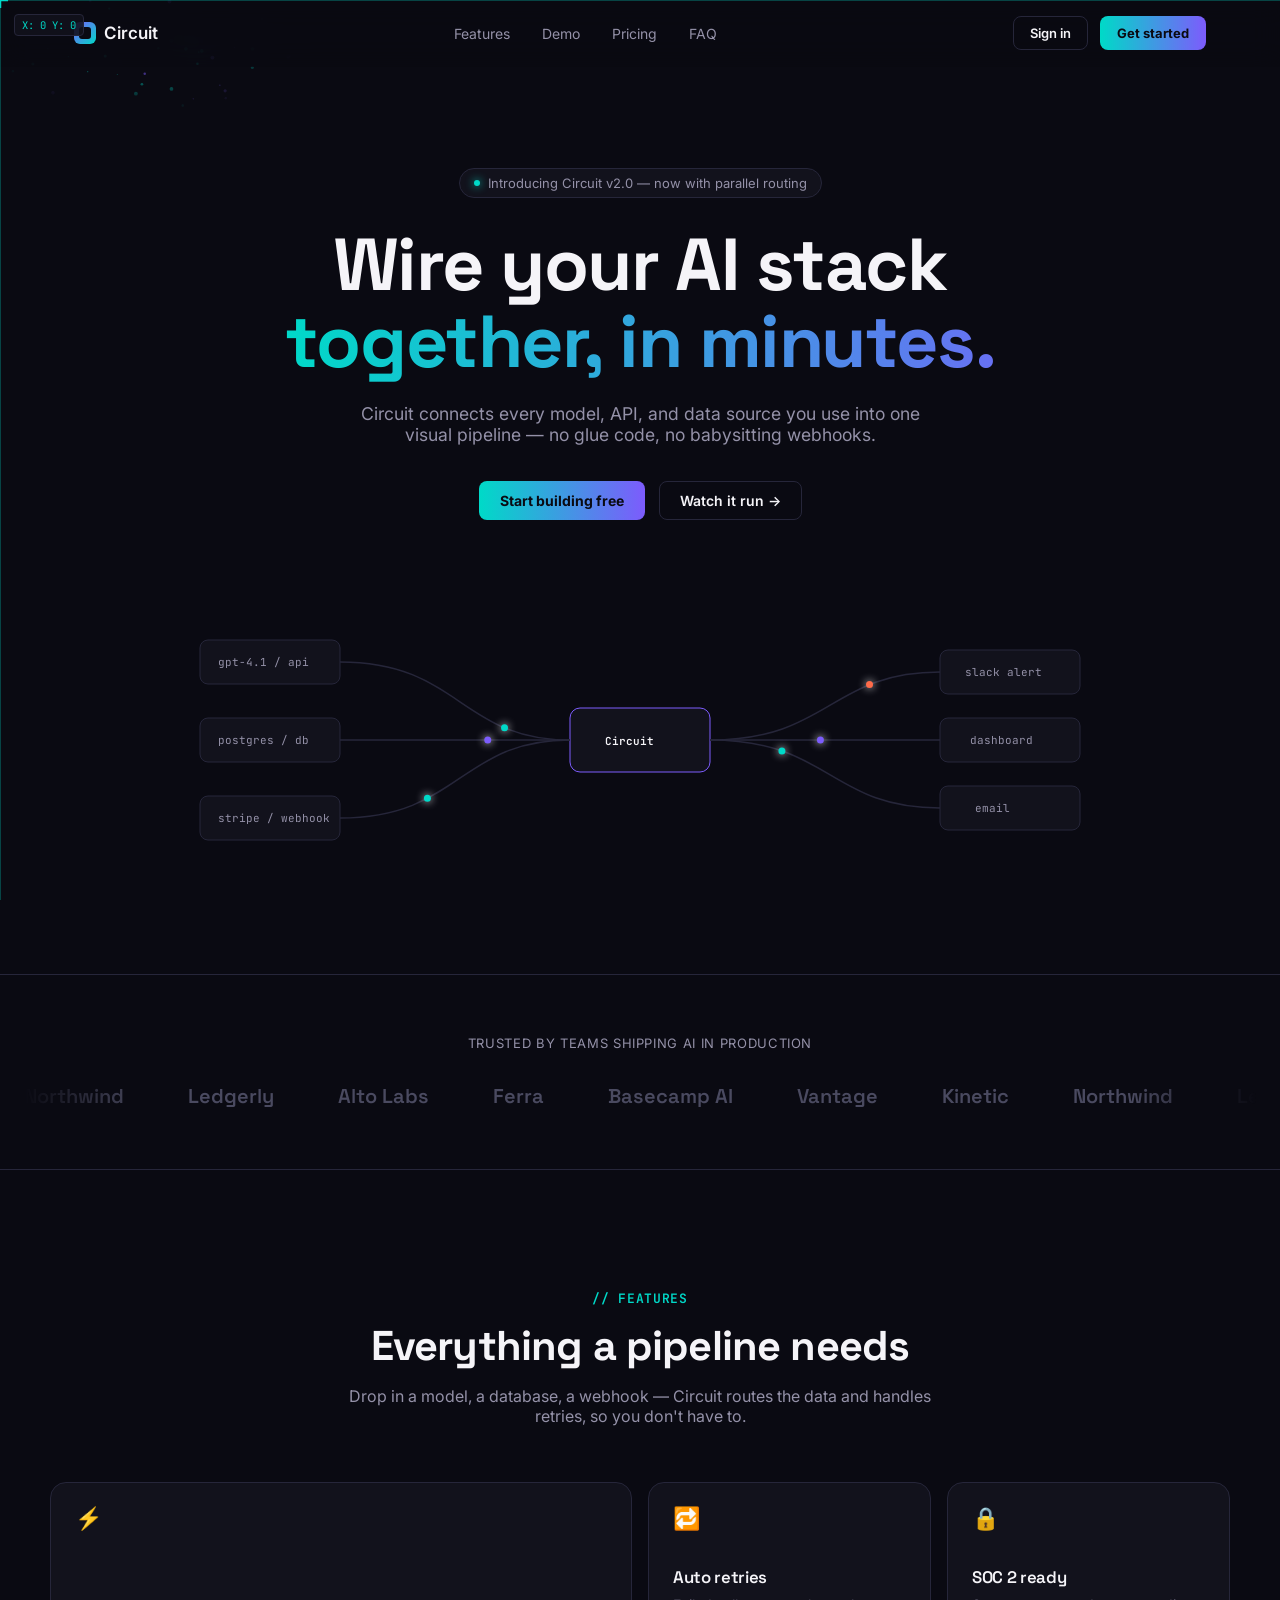
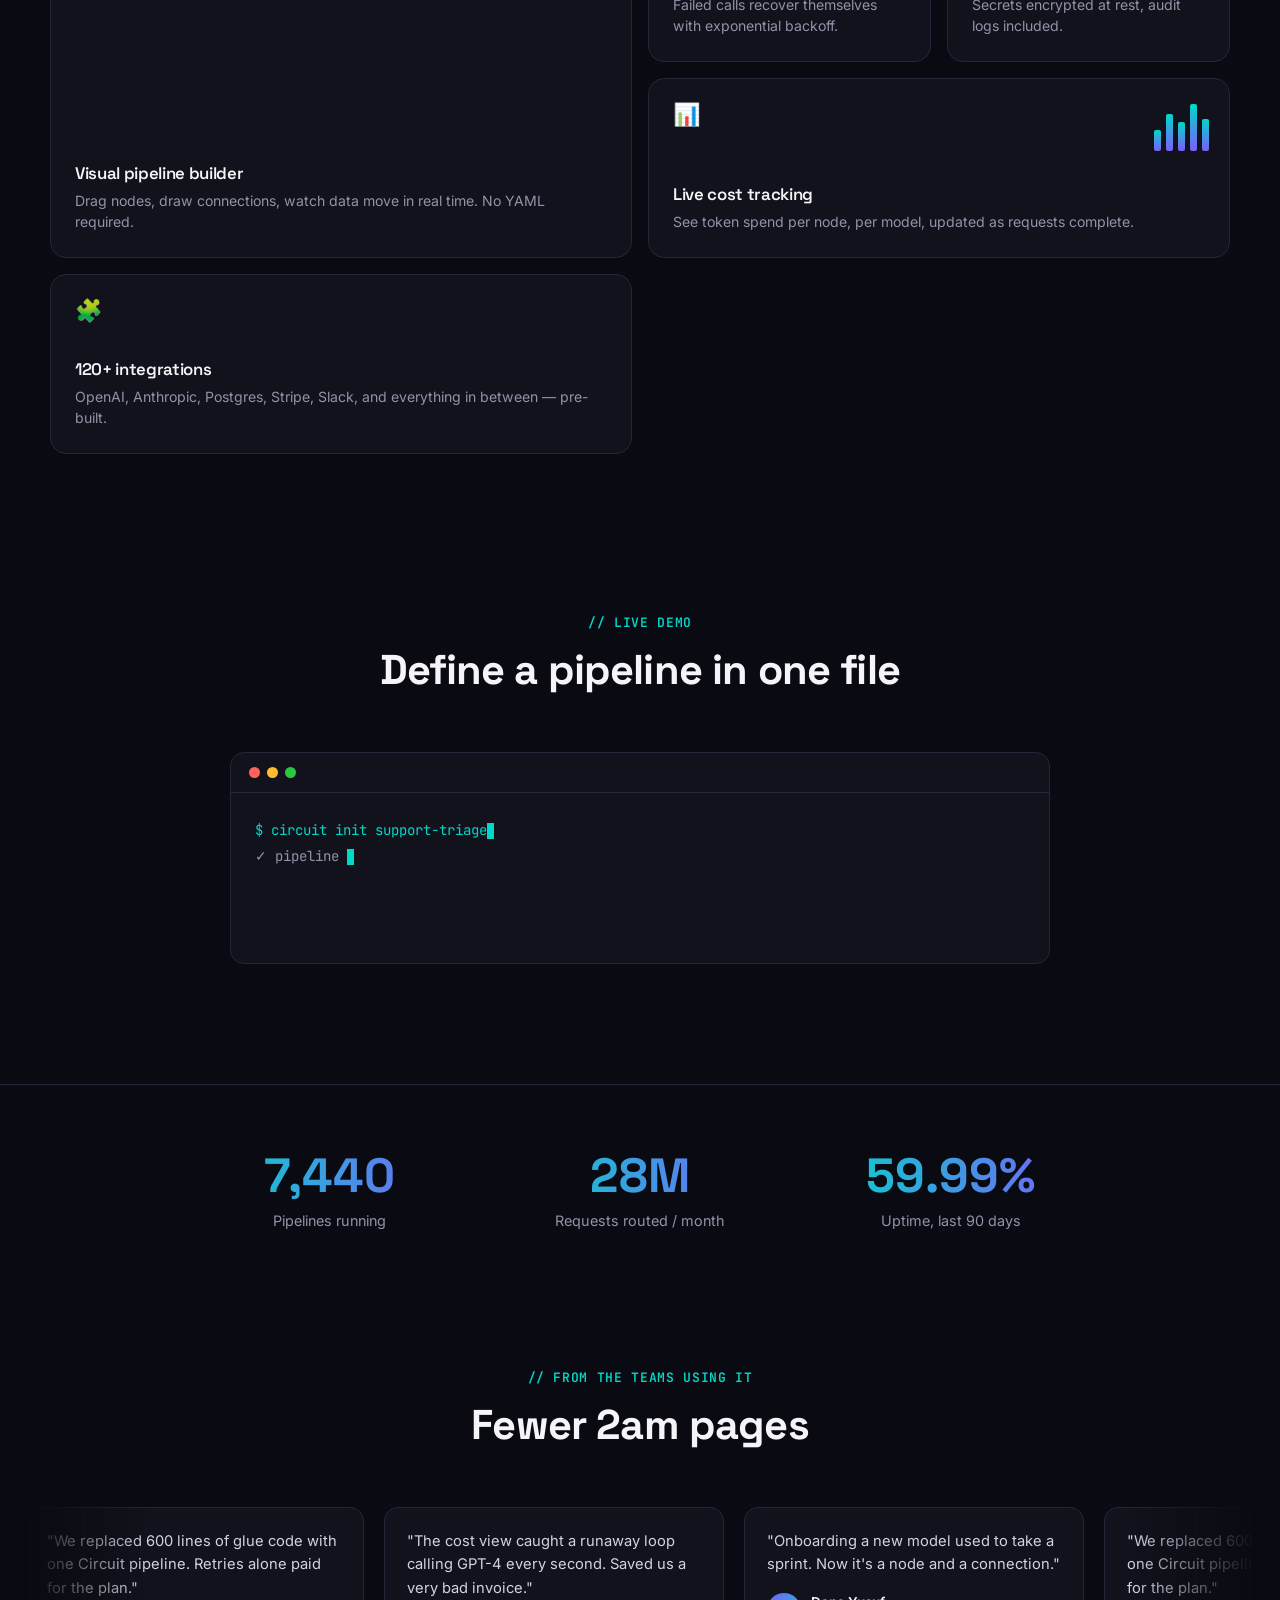
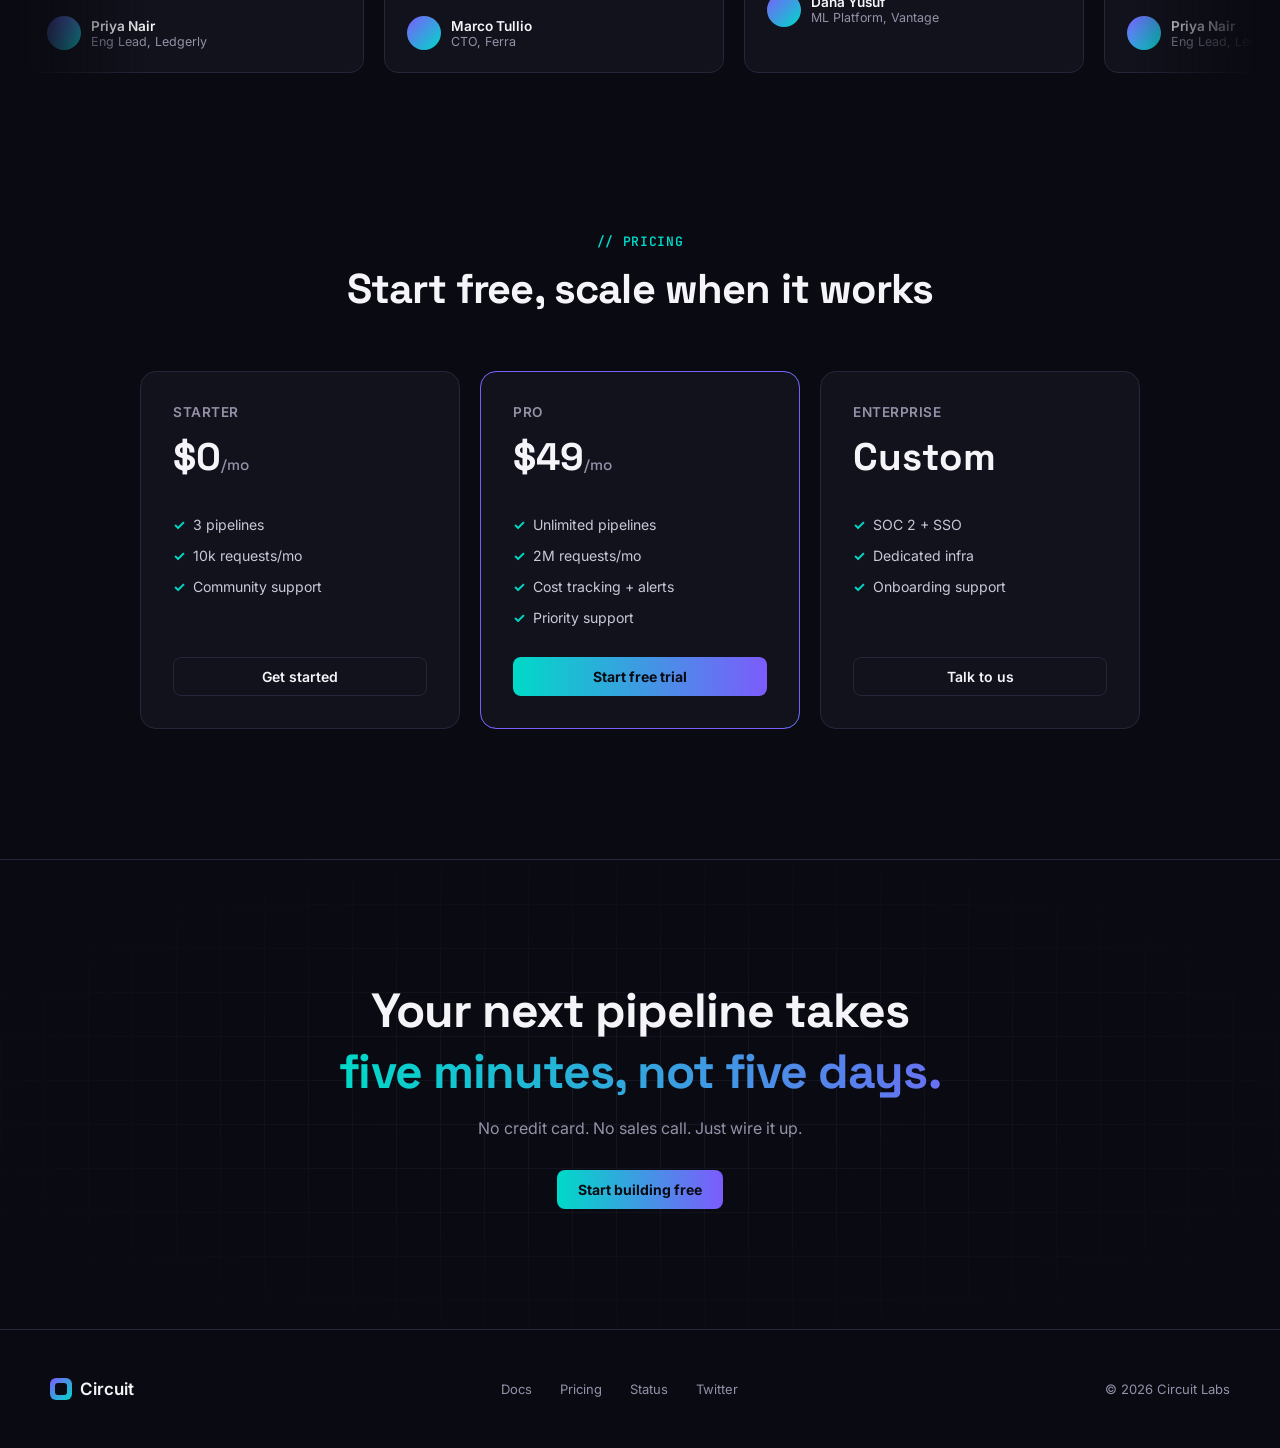
==== index.html @ 12e51b93 "first commit" ====
<!DOCTYPE html>
<html lang="en">
<head>
<meta charset="UTF-8">
<meta name="viewport" content="width=device-width, initial-scale=1.0">
<title>Circuit — Wire your AI stack together</title>
<link rel="preconnect" href="https://fonts.googleapis.com">
<link rel="preconnect" href="https://fonts.gstatic.com" crossorigin>
<link href="https://fonts.googleapis.com/css2?family=Space+Grotesk:wght@400;500;600;700&family=Inter:wght@400;500;600;700&family=JetBrains+Mono:wght@400;500&display=swap" rel="stylesheet">
<link rel="stylesheet" href="styles.css">
</head>
<body>

<div class="crosshair-line v" id="lineV"></div>
<div class="crosshair-line h" id="lineH"></div>
<div class="crosshair-center" id="crossCenter"></div>
<div class="coord-label" id="coordLabel">X: 0 Y: 0</div>

<nav id="nav">
  <div class="nav-inner">
    <div class="logo"><div class="logo-mark"></div>Circuit</div>
    <div class="nav-links">
      <a href="#features">Features</a>
      <a href="#demo">Demo</a>
      <a href="#pricing">Pricing</a>
      <a href="#faq">FAQ</a>
    </div>
    <div class="nav-cta">
      <a class="btn btn-ghost btn-sm" href="#">Sign in</a>
      <a class="btn btn-shimmer btn-sm" href="#">Get started</a>
    </div>
  </div>
</nav>

<!-- HERO -->
<section class="hero">
  <canvas class="particles-canvas" id="particles"></canvas>
  <div class="badge"><span class="dot"></span> Introducing Circuit v2.0 — now with parallel routing</div>
  <h1>Wire your AI stack<br><span class="gradient-text">together, in minutes.</span></h1>
  <p class="sub">Circuit connects every model, API, and data source you use into one visual pipeline — no glue code, no babysitting webhooks.</p>
  <div class="hero-cta">
    <a class="btn btn-shimmer" href="#">Start building free</a>
    <a class="btn btn-ghost" href="#demo">Watch it run →</a>
  </div>

  <div class="beam-stage">
    <svg viewBox="0 0 920 260" xmlns="http://www.w3.org/2000/svg">
      <!-- input nodes -->
      <g>
        <rect class="node-box" x="20" y="30" width="140" height="44" rx="8"/>
        <text class="node-label" x="38" y="56">gpt-4.1 / api</text>
        <rect class="node-box" x="20" y="108" width="140" height="44" rx="8"/>
        <text class="node-label" x="38" y="134">postgres / db</text>
        <rect class="node-box" x="20" y="186" width="140" height="44" rx="8"/>
        <text class="node-label" x="38" y="212">stripe / webhook</text>
      </g>
      <!-- center node -->
      <rect class="node-box center" x="390" y="98" width="140" height="64" rx="10"/>
      <text class="node-label" x="425" y="135" style="fill:#F5F4F8; font-weight:600;">Circuit</text>
      <!-- output nodes -->
      <g>
        <rect class="node-box" x="760" y="40" width="140" height="44" rx="8"/>
        <text class="node-label" x="785" y="66">slack alert</text>
        <rect class="node-box" x="760" y="108" width="140" height="44" rx="8"/>
        <text class="node-label" x="790" y="134">dashboard</text>
        <rect class="node-box" x="760" y="176" width="140" height="44" rx="8"/>
        <text class="node-label" x="795" y="202">email</text>
      </g>

      <!-- beams: input to center -->
      <path class="beam-path" d="M160,52 C280,52 280,130 390,130" stroke="#26263A"/>
      <path class="beam-path" d="M160,130 C280,130 280,130 390,130" stroke="#26263A"/>
      <path class="beam-path" d="M160,208 C280,208 280,130 390,130" stroke="#26263A"/>
      <!-- beams: center to output -->
      <path class="beam-path" d="M530,130 C650,130 650,62 760,62" stroke="#26263A"/>
      <path class="beam-path" d="M530,130 C650,130 650,130 760,130" stroke="#26263A"/>
      <path class="beam-path" d="M530,130 C650,130 650,198 760,198" stroke="#26263A"/>

      <!-- animated dots along beams -->
      <circle class="beam-dot" r="3.5" fill="#00D9C8">
        <animateMotion dur="2.4s" repeatCount="indefinite" path="M160,52 C280,52 280,130 390,130"/>
      </circle>
      <circle class="beam-dot" r="3.5" fill="#7C5CFC">
        <animateMotion dur="2.1s" begin="0.4s" repeatCount="indefinite" path="M160,130 C280,130 280,130 390,130"/>
      </circle>
      <circle class="beam-dot" r="3.5" fill="#00D9C8">
        <animateMotion dur="2.6s" begin="0.8s" repeatCount="indefinite" path="M160,208 C280,208 280,130 390,130"/>
      </circle>
      <circle class="beam-dot" r="3.5" fill="#FF6B4A">
        <animateMotion dur="2.2s" begin="0.2s" repeatCount="indefinite" path="M530,130 C650,130 650,62 760,62"/>
      </circle>
      <circle class="beam-dot" r="3.5" fill="#7C5CFC">
        <animateMotion dur="2.4s" begin="0.6s" repeatCount="indefinite" path="M530,130 C650,130 650,130 760,130"/>
      </circle>
      <circle class="beam-dot" r="3.5" fill="#00D9C8">
        <animateMotion dur="2.5s" begin="1s" repeatCount="indefinite" path="M530,130 C650,130 650,198 760,198"/>
      </circle>
    </svg>
  </div>
</section>

<!-- LOGOS -->
<section class="logos-section">
  <div class="logos-label">Trusted by teams shipping AI in production</div>
  <div class="marquee">
    <div class="marquee-track" id="marquee1">
      <span>Northwind</span><span>Ledgerly</span><span>Alto Labs</span><span>Ferra</span><span>Basecamp AI</span><span>Vantage</span><span>Kinetic</span><span>Northwind</span><span>Ledgerly</span><span>Alto Labs</span><span>Ferra</span><span>Basecamp AI</span><span>Vantage</span><span>Kinetic</span>
    </div>
  </div>
</section>

<!-- FEATURES -->
<section class="features" id="features">
  <div class="section-head">
    <div class="eyebrow">// FEATURES</div>
    <h2>Everything a pipeline needs</h2>
    <p>Drop in a model, a database, a webhook — Circuit routes the data and handles retries, so you don't have to.</p>
  </div>
  <div class="bento">
    <div class="bento-card b1">
      <div class="icon">⚡</div>
      <h3>Visual pipeline builder</h3>
      <p>Drag nodes, draw connections, watch data move in real time. No YAML required.</p>
    </div>
    <div class="bento-card b3">
      <div class="icon">🔁</div>
      <h3>Auto retries</h3>
      <p>Failed calls recover themselves with exponential backoff.</p>
    </div>
    <div class="bento-card b4">
      <div class="icon">🔒</div>
      <h3>SOC 2 ready</h3>
      <p>Secrets encrypted at rest, audit logs included.</p>
    </div>
    <div class="bento-card b5">
      <div class="icon">📊</div>
      <h3>Live cost tracking</h3>
      <p>See token spend per node, per model, updated as requests complete.</p>
      <div class="mini-chart">
        <div style="height:40%; animation-delay:0s;"></div>
        <div style="height:70%; animation-delay:.2s;"></div>
        <div style="height:55%; animation-delay:.4s;"></div>
        <div style="height:90%; animation-delay:.1s;"></div>
        <div style="height:60%; animation-delay:.3s;"></div>
      </div>
    </div>
    <div class="bento-card b2">
      <div class="icon">🧩</div>
      <h3>120+ integrations</h3>
      <p>OpenAI, Anthropic, Postgres, Stripe, Slack, and everything in between — pre-built.</p>
    </div>
  </div>
</section>

<!-- DEMO -->
<section class="demo-section" id="demo">
  <div class="section-head">
    <div class="eyebrow">// LIVE DEMO</div>
    <h2>Define a pipeline in one file</h2>
  </div>
  <div class="terminal">
    <div class="terminal-top"><span></span><span></span><span></span></div>
    <div class="terminal-body" id="typing"></div>
  </div>
</section>

<!-- STATS -->
<section class="stats">
  <div class="stats-grid">
    <div>
      <div class="stat-num" data-target="12400">0</div>
      <div class="stat-label">Pipelines running</div>
    </div>
    <div>
      <div class="stat-num" data-target="48" data-suffix="M">0</div>
      <div class="stat-label">Requests routed / month</div>
    </div>
    <div>
      <div class="stat-num" data-target="99.98" data-decimal="true" data-suffix="%">0</div>
      <div class="stat-label">Uptime, last 90 days</div>
    </div>
  </div>
</section>

<!-- TESTIMONIALS -->
<section class="testi-section">
  <div class="section-head">
    <div class="eyebrow">// FROM THE TEAMS USING IT</div>
    <h2>Fewer 2am pages</h2>
  </div>
  <div class="marquee">
    <div class="testi-track">
      <div class="testi-card"><p>"We replaced 600 lines of glue code with one Circuit pipeline. Retries alone paid for the plan."</p><div class="testi-author"><div class="avatar"></div><div><div class="testi-name">Priya Nair</div><div class="testi-role">Eng Lead, Ledgerly</div></div></div></div>
      <div class="testi-card"><p>"The cost view caught a runaway loop calling GPT-4 every second. Saved us a very bad invoice."</p><div class="testi-author"><div class="avatar"></div><div><div class="testi-name">Marco Tullio</div><div class="testi-role">CTO, Ferra</div></div></div></div>
      <div class="testi-card"><p>"Onboarding a new model used to take a sprint. Now it's a node and a connection."</p><div class="testi-author"><div class="avatar"></div><div><div class="testi-name">Dana Yusuf</div><div class="testi-role">ML Platform, Vantage</div></div></div></div>
      <div class="testi-card"><p>"We replaced 600 lines of glue code with one Circuit pipeline. Retries alone paid for the plan."</p><div class="testi-author"><div class="avatar"></div><div><div class="testi-name">Priya Nair</div><div class="testi-role">Eng Lead, Ledgerly</div></div></div></div>
      <div class="testi-card"><p>"The cost view caught a runaway loop calling GPT-4 every second. Saved us a very bad invoice."</p><div class="testi-author"><div class="avatar"></div><div><div class="testi-name">Marco Tullio</div><div class="testi-role">CTO, Ferra</div></div></div></div>
    </div>
  </div>
</section>

<!-- PRICING -->
<section class="pricing" id="pricing">
  <div class="section-head">
    <div class="eyebrow">// PRICING</div>
    <h2>Start free, scale when it works</h2>
  </div>
  <div class="pricing-grid">
    <div class="price-card">
      <div class="price-tier">Starter</div>
      <div class="price-amt">$0<span>/mo</span></div>
      <ul class="price-feat">
        <li>3 pipelines</li>
        <li>10k requests/mo</li>
        <li>Community support</li>
      </ul>
      <a class="btn btn-ghost">Get started</a>
    </div>
    <div class="price-card featured">
      <div class="price-tier">Pro</div>
      <div class="price-amt">$49<span>/mo</span></div>
      <ul class="price-feat">
        <li>Unlimited pipelines</li>
        <li>2M requests/mo</li>
        <li>Cost tracking + alerts</li>
        <li>Priority support</li>
      </ul>
      <a class="btn btn-shimmer">Start free trial</a>
    </div>
    <div class="price-card">
      <div class="price-tier">Enterprise</div>
      <div class="price-amt">Custom</div>
      <ul class="price-feat">
        <li>SOC 2 + SSO</li>
        <li>Dedicated infra</li>
        <li>Onboarding support</li>
      </ul>
      <a class="btn btn-ghost">Talk to us</a>
    </div>
  </div>
</section>

<!-- FINAL CTA -->
<section class="final-cta">
  <div class="grid-bg"></div>
  <h2>Your next pipeline takes<br><span class="gradient-text">five minutes, not five days.</span></h2>
  <p>No credit card. No sales call. Just wire it up.</p>
  <a class="btn btn-shimmer" href="#">Start building free</a>
</section>

<footer>
  <div class="footer-inner">
    <div class="logo"><div class="logo-mark"></div>Circuit</div>
    <div class="footer-links">
      <a href="#">Docs</a>
      <a href="#">Pricing</a>
      <a href="#">Status</a>
      <a href="#">Twitter</a>
    </div>
    <div style="font-size:13px; color:var(--muted);">© 2026 Circuit Labs</div>
  </div>
</footer>

<script src="script.js"></script>
</body>
</html>
---- styles.css ----
:root{
    --bg: #0A0A12;
    --surface: #12121C;
    --surface-2: #191927;
    --border: #26263A;
    --violet: #7C5CFC;
    --cyan: #00D9C8;
    --warm: #FF6B4A;
    --text: #F5F4F8;
    --muted: #9491A8;
  }
  *{box-sizing:border-box; margin:0; padding:0;}
  html{scroll-behavior:smooth;}
  body{
    background:var(--bg);
    color:var(--text);
    font-family:'Inter', sans-serif;
    overflow-x:hidden;
  }
  h1,h2,h3, .display{
    font-family:'Space Grotesk', sans-serif;
    letter-spacing:-0.02em;
  }
  code, .mono{ font-family:'JetBrains Mono', monospace; }
  a{color:inherit; text-decoration:none;}
  .wrap{max-width:1180px; margin:0 auto; padding:0 24px;}
  section{position:relative;}

  /* ---------- NAV ---------- */
  nav{
    position:fixed; top:0; left:0; right:0; z-index:100;
    backdrop-filter: blur(14px);
    background: rgba(10,10,18,0.55);
    border-bottom:1px solid transparent;
    transition: border-color .3s ease, background .3s ease;
  }
  nav.scrolled{ border-color: var(--border); background: rgba(10,10,18,0.85); }
  .nav-inner{
    max-width:1180px; margin:0 auto; padding:16px 24px;
    display:flex; align-items:center; justify-content:space-between;
  }
  .logo{ display:flex; align-items:center; gap:8px; font-weight:600; font-size:17px; }
  .logo-mark{
    width:22px; height:22px; border-radius:6px;
    background: linear-gradient(135deg, var(--violet), var(--cyan));
    position:relative;
  }
  .logo-mark::after{
    content:''; position:absolute; inset:5px;
    background:var(--bg); border-radius:3px;
  }
  .nav-links{ display:flex; gap:32px; font-size:14px; color:var(--muted); }
  .nav-links a:hover{ color:var(--text); }
  .nav-cta{ display:flex; gap:12px; align-items:center; }

  .btn{
    display:inline-flex; align-items:center; justify-content:center;
    padding:10px 20px; border-radius:8px; font-size:14px; font-weight:600;
    cursor:pointer; border:1px solid transparent; white-space:nowrap;
  }
  .btn-ghost{ color:var(--text); border-color:var(--border); }
  .btn-ghost:hover{ background:var(--surface-2); }
  .btn-shimmer{
    position:relative; overflow:hidden; color:var(--bg);
    background: linear-gradient(90deg, var(--cyan), var(--violet), var(--cyan));
    background-size:200% 100%;
    animation: shimmer 3.5s linear infinite;
    font-weight:700;
  }
  @keyframes shimmer{ 0%{background-position:0% 50%;} 100%{background-position:200% 50%;} }
  .btn-sm{ padding:8px 16px; font-size:13px; }

  /* ---------- HERO ---------- */
  .hero{
    padding:168px 24px 100px;
    display:flex; flex-direction:column; align-items:center; text-align:center;
    position:relative;
  }
  .particles-canvas{
    position:absolute; inset:0; z-index:0; pointer-events:none;
    mask-image: radial-gradient(ellipse 70% 60% at 50% 30%, black 30%, transparent 75%);
  }
  .badge{
    display:inline-flex; align-items:center; gap:8px;
    padding:6px 14px; border-radius:999px; font-size:13px;
    border:1px solid var(--border); background:var(--surface);
    color:var(--muted); margin-bottom:28px; position:relative; z-index:1;
    animation: pulse-badge 3s ease-in-out infinite;
  }
  @keyframes pulse-badge{ 0%,100%{border-color:var(--border);} 50%{border-color:#3a3a52;} }
  .badge .dot{ width:6px; height:6px; border-radius:50%; background:var(--cyan); box-shadow:0 0 8px var(--cyan); }

  .hero h1{
    font-size:clamp(2.4rem, 6vw, 4.6rem);
    line-height:1.05; font-weight:700; max-width:900px; z-index:1;
  }
  .gradient-text{
    background: linear-gradient(90deg, var(--cyan), var(--violet) 60%, var(--warm));
    background-size:200% auto;
    -webkit-background-clip:text; background-clip:text; color:transparent;
    animation: gradient-move 6s ease infinite;
  }
  @keyframes gradient-move{ 0%,100%{background-position:0% 50%;} 50%{background-position:100% 50%;} }

  .hero p.sub{
    margin-top:22px; font-size:1.1rem; color:var(--muted); max-width:560px; z-index:1;
  }
  .hero-cta{ display:flex; gap:14px; margin-top:36px; z-index:1; }

  /* ---------- BEAM DIAGRAM (signature element) ---------- */
  .beam-stage{
    margin-top:90px; width:100%; max-width:920px; z-index:1;
    position:relative;
  }
  .beam-stage svg{ width:100%; height:auto; overflow:visible; }
  .node-label{ font-size:11px; fill:var(--muted); font-family:'JetBrains Mono', monospace; }
  .node-box{ fill:var(--surface); stroke:var(--border); stroke-width:1; }
  .node-box.center{ stroke:var(--violet); }
  .beam-path{ stroke-width:1.5; fill:none; }
  .beam-dot{ filter:drop-shadow(0 0 4px currentColor); }

  /* ---------- LOGOS MARQUEE ---------- */
  .logos-section{ padding:60px 24px; border-top:1px solid var(--border); border-bottom:1px solid var(--border); }
  .logos-label{ text-align:center; font-size:13px; color:var(--muted); margin-bottom:32px; letter-spacing:0.05em; text-transform:uppercase; }
  .marquee{ overflow:hidden; position:relative; -webkit-mask-image: linear-gradient(90deg, transparent, black 10%, black 90%, transparent); mask-image: linear-gradient(90deg, transparent, black 10%, black 90%, transparent); }
  .marquee-track{ display:flex; gap:64px; width:max-content; animation: scroll-left 26s linear infinite; }
  @keyframes scroll-left{ from{ transform:translateX(0);} to{ transform:translateX(-50%);} }
  .marquee-track span{ font-family:'Space Grotesk', sans-serif; font-weight:600; font-size:20px; color:#4a4a60; white-space:nowrap; }

  /* ---------- FEATURES BENTO ---------- */
  .section-head{ text-align:center; max-width:600px; margin:0 auto 56px; }
  .eyebrow{ color:var(--cyan); font-size:13px; font-weight:600; font-family:'JetBrains Mono', monospace; letter-spacing:0.05em; margin-bottom:12px; }
  .section-head h2{ font-size:clamp(1.8rem,4vw,2.6rem); font-weight:700; }
  .section-head p{ color:var(--muted); margin-top:14px; font-size:1rem; }

  .features{ padding:120px 24px 100px; }
  .bento{
    display:grid; grid-template-columns:repeat(4, 1fr); grid-auto-rows:180px;
    gap:16px; max-width:1180px; margin:0 auto;
  }
  .bento-card{
    background:var(--surface); border:1px solid var(--border); border-radius:16px;
    padding:24px; position:relative; overflow:hidden;
    transition: border-color .25s ease, transform .25s ease;
    display:flex; flex-direction:column; justify-content:flex-end;
  }
  .bento-card:hover{ border-color:#3a3a52; transform:translateY(-2px); }
  .bento-card h3{ font-size:1.05rem; font-weight:600; margin-bottom:6px; }
  .bento-card p{ font-size:0.88rem; color:var(--muted); line-height:1.5; }
  .bento-card .icon{ position:absolute; top:22px; left:24px; font-size:22px; }
  .b1{ grid-column:span 2; grid-row:span 2; }
  .b2{ grid-column:span 2; }
  .b3{ grid-column:span 1; }
  .b4{ grid-column:span 1; }
  .b5{ grid-column:span 2; }

  .mini-chart{ display:flex; align-items:flex-end; gap:5px; height:52px; position:absolute; right:20px; top:20px; }
  .mini-chart div{ width:7px; background:linear-gradient(180deg, var(--cyan), var(--violet)); border-radius:2px; animation: bar-grow 2.4s ease-in-out infinite alternate; }

  @keyframes bar-grow{ from{ transform:scaleY(0.4);} to{ transform:scaleY(1);} }

  /* ---------- DEMO TERMINAL ---------- */
  .demo-section{ padding:60px 24px 120px; }
  .terminal{
    max-width:820px; margin:0 auto; background:var(--surface); border:1px solid var(--border);
    border-radius:14px; overflow:hidden;
  }
  .terminal-top{ display:flex; gap:7px; padding:14px 18px; border-bottom:1px solid var(--border); }
  .terminal-top span{ width:11px; height:11px; border-radius:50%; }
  .terminal-top span:nth-child(1){ background:#FF6259; }
  .terminal-top span:nth-child(2){ background:#FFBD2E; }
  .terminal-top span:nth-child(3){ background:#28C93F; }
  .terminal-body{ padding:24px; font-family:'JetBrains Mono', monospace; font-size:14px; line-height:1.9; color:#c9c7d8; min-height:170px; }
  .terminal-body .prompt{ color:var(--cyan); }
  .terminal-body .out{ color:var(--muted); }
  .caret{ display:inline-block; width:7px; height:16px; background:var(--cyan); vertical-align:middle; animation:blink 1s step-end infinite; }
  @keyframes blink{ 50%{ opacity:0; } }

  /* ---------- STATS ---------- */
  .stats{ padding:60px 24px 120px; border-top:1px solid var(--border); }
  .stats-grid{ max-width:900px; margin:0 auto; display:grid; grid-template-columns:repeat(3,1fr); gap:32px; text-align:center; }
  .stat-num{ font-family:'Space Grotesk',sans-serif; font-size:clamp(2rem,4vw,3rem); font-weight:700; background:linear-gradient(90deg,var(--cyan),var(--violet)); -webkit-background-clip:text; background-clip:text; color:transparent; }
  .stat-label{ color:var(--muted); font-size:0.9rem; margin-top:6px; }

  /* ---------- TESTIMONIALS ---------- */
  .testi-section{ padding:20px 24px 120px; }
  .testi-track{ display:flex; gap:20px; width:max-content; animation: scroll-left 40s linear infinite; }
  .testi-card{
    width:340px; background:var(--surface); border:1px solid var(--border); border-radius:14px;
    padding:22px; flex-shrink:0;
  }
  .testi-card p{ font-size:0.92rem; color:#d4d2e0; line-height:1.6; margin-bottom:16px; }
  .testi-author{ display:flex; align-items:center; gap:10px; }
  .avatar{ width:34px; height:34px; border-radius:50%; background:linear-gradient(135deg,var(--violet),var(--cyan)); }
  .testi-name{ font-size:0.85rem; font-weight:600; }
  .testi-role{ font-size:0.78rem; color:var(--muted); }

  /* ---------- PRICING ---------- */
  .pricing{ padding:40px 24px 130px; }
  .pricing-grid{ display:grid; grid-template-columns:repeat(3,1fr); gap:20px; max-width:1000px; margin:0 auto; }
  .price-card{
    background:var(--surface); border:1px solid var(--border); border-radius:16px; padding:32px;
    display:flex; flex-direction:column; position:relative;
  }
  .price-card.featured{ border-color:var(--violet); position:relative; overflow:hidden; }
  .price-card.featured::before{
    content:''; position:absolute; inset:-1px; border-radius:16px; padding:1px;
    background:linear-gradient(120deg, var(--violet), var(--cyan), var(--violet));
    background-size:200% 200%; animation:border-spin 4s linear infinite;
    -webkit-mask: linear-gradient(#fff 0 0) content-box, linear-gradient(#fff 0 0);
    -webkit-mask-composite: xor; mask-composite: exclude;
    z-index:0;
  }
  @keyframes border-spin{ to{ background-position:200% 200%; } }
  .price-card > *{ position:relative; z-index:1; }
  .price-tier{ font-size:0.85rem; color:var(--muted); font-weight:600; text-transform:uppercase; letter-spacing:0.04em; }
  .price-amt{ font-family:'Space Grotesk',sans-serif; font-size:2.4rem; font-weight:700; margin:12px 0 4px; }
  .price-amt span{ font-size:0.95rem; color:var(--muted); font-weight:500; }
  .price-feat{ list-style:none; margin:24px 0; flex-grow:1; }
  .price-feat li{ font-size:0.88rem; color:#c9c7d8; padding:7px 0; display:flex; gap:8px; }
  .price-feat li::before{ content:'✓'; color:var(--cyan); font-weight:700; }

  /* ---------- FINAL CTA ---------- */
  .final-cta{ padding:120px 24px; text-align:center; position:relative; overflow:hidden; border-top:1px solid var(--border); }
  .grid-bg{ position:absolute; inset:0; background-image: linear-gradient(var(--border) 1px, transparent 1px), linear-gradient(90deg, var(--border) 1px, transparent 1px); background-size:44px 44px; mask-image: radial-gradient(ellipse 60% 60% at 50% 50%, black, transparent); opacity:0.5; }
  .final-cta h2{ font-size:clamp(1.9rem,4.5vw,3rem); font-weight:700; position:relative; z-index:1; }
  .final-cta p{ color:var(--muted); margin:16px 0 32px; position:relative; z-index:1; }
  .final-cta .btn{ position:relative; z-index:1; }

  /* ---------- FOOTER ---------- */
  footer{ padding:48px 24px; border-top:1px solid var(--border); }
  .footer-inner{ max-width:1180px; margin:0 auto; display:flex; justify-content:space-between; align-items:center; flex-wrap:wrap; gap:20px; }
  .footer-links{ display:flex; gap:28px; font-size:13px; color:var(--muted); }
  .footer-links a:hover{ color:var(--text); }

  /* ---------- CUSTOM CURSOR ---------- */
  @media (hover:hover) and (pointer:fine){
    body{ cursor:none; }
    a, button, .btn, input, .price-card, .bento-card{ cursor:none; }
  }
  .crosshair-line{
    position:fixed; pointer-events:none; z-index:9999;
    background: rgba(0,217,200,0.28);
    transition: background .2s ease;
  }
  .crosshair-line.v{ top:0; width:1px; height:100vh; }
  .crosshair-line.h{ left:0; height:1px; width:100vw; }
  .crosshair-line.hovered{ background: rgba(124,92,252,0.55); }

  .crosshair-center{
    position:fixed; top:0; left:0; pointer-events:none; z-index:9999;
    width:16px; height:16px; transform:translate(-50%,-50%);
    transition: width .18s ease, height .18s ease;
  }
  .crosshair-center::before, .crosshair-center::after{
    content:''; position:absolute; background:var(--cyan);
    transition: background .2s ease;
  }
  .crosshair-center::before{ left:50%; top:0; width:1.5px; height:100%; transform:translateX(-50%); }
  .crosshair-center::after{ top:50%; left:0; height:1.5px; width:100%; transform:translateY(-50%); }
  .crosshair-center.hovered{ width:26px; height:26px; }
  .crosshair-center.hovered::before, .crosshair-center.hovered::after{ background:var(--violet); }

  .coord-label{
    position:fixed; top:0; left:0; pointer-events:none; z-index:9999;
    font-family:'JetBrains Mono', monospace; font-size:10.5px; color:var(--cyan);
    background: rgba(18,18,28,0.9); border:1px solid var(--border);
    padding:3px 7px; border-radius:4px; white-space:nowrap;
    transform: translate(14px, 14px);
    transition: color .2s ease;
  }
  .coord-label.hovered{ color:var(--violet); }

  @media (max-width:860px){
    .nav-links{ display:none; }
    .bento{ grid-template-columns:repeat(2,1fr); grid-auto-rows:160px; }
    .b1,.b2,.b5{ grid-column:span 2; }
    .stats-grid{ grid-template-columns:1fr; gap:24px; }
    .pricing-grid{ grid-template-columns:1fr; }
  }
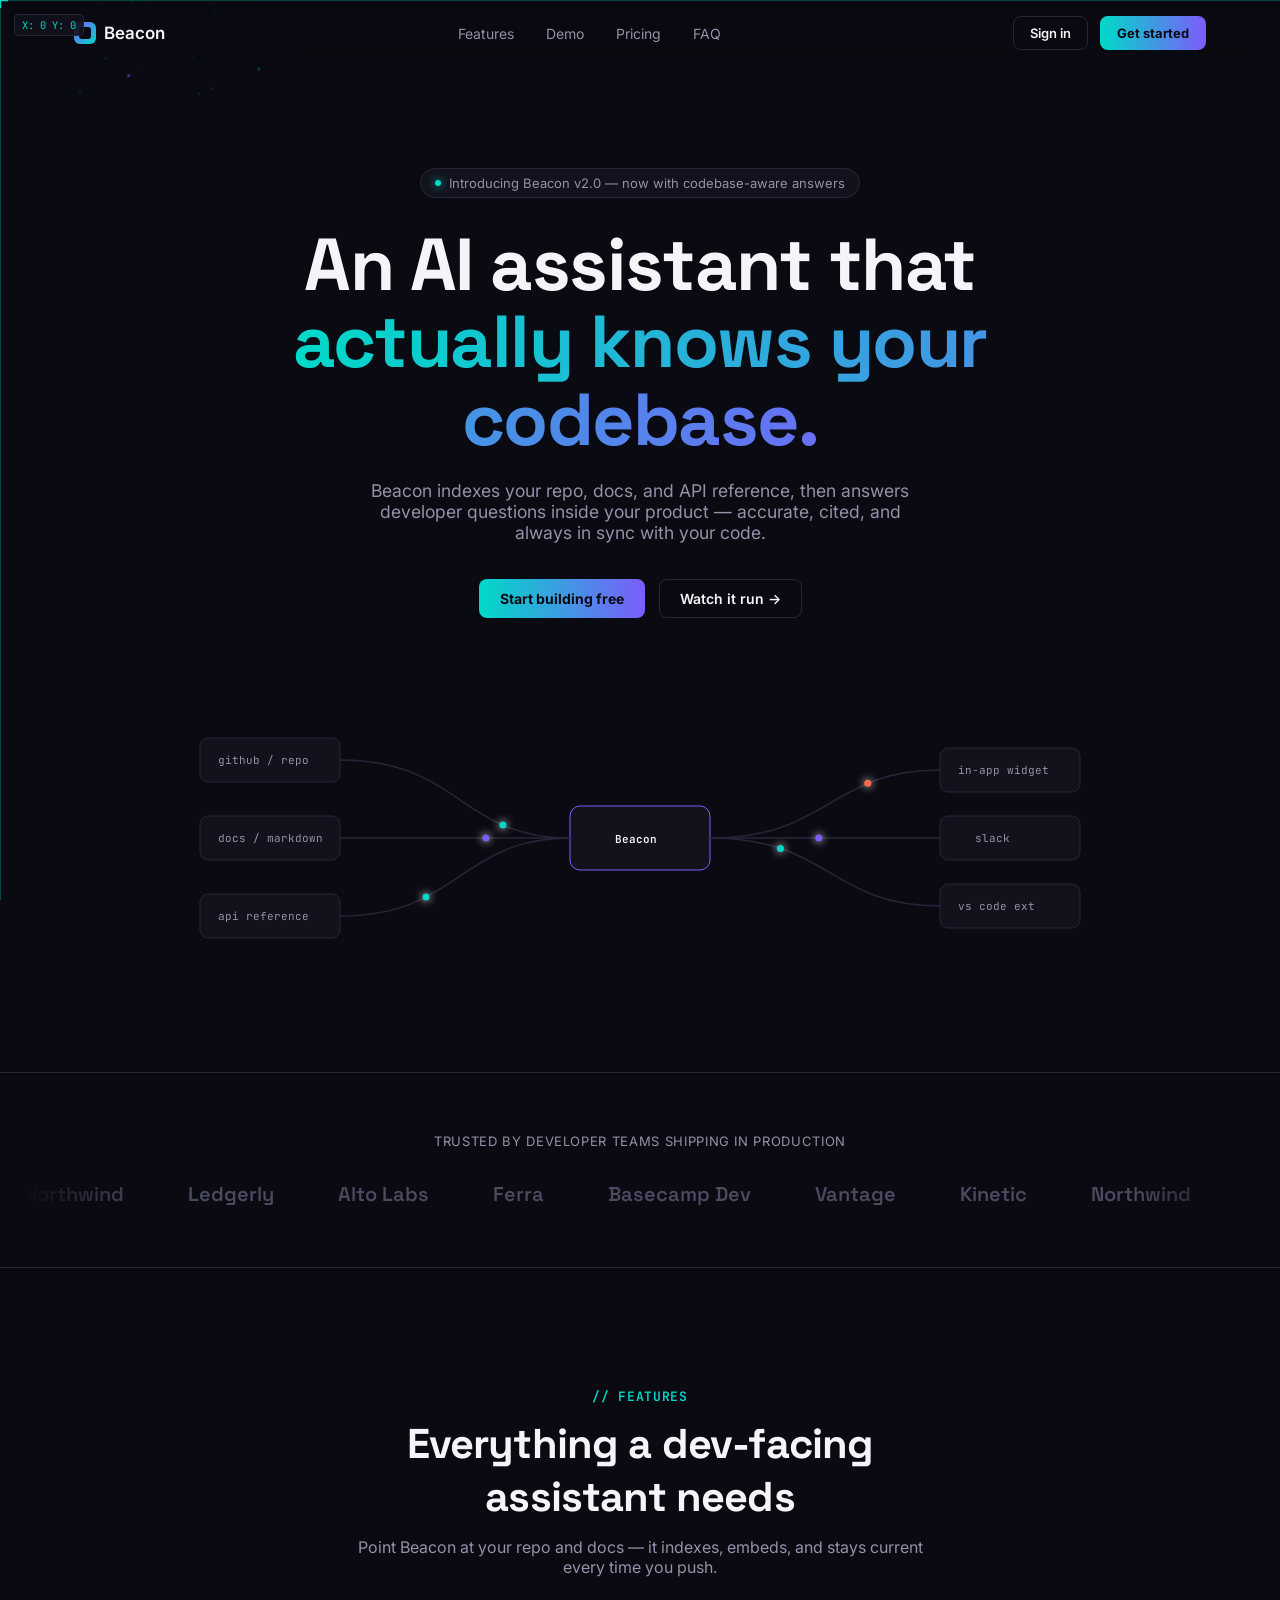
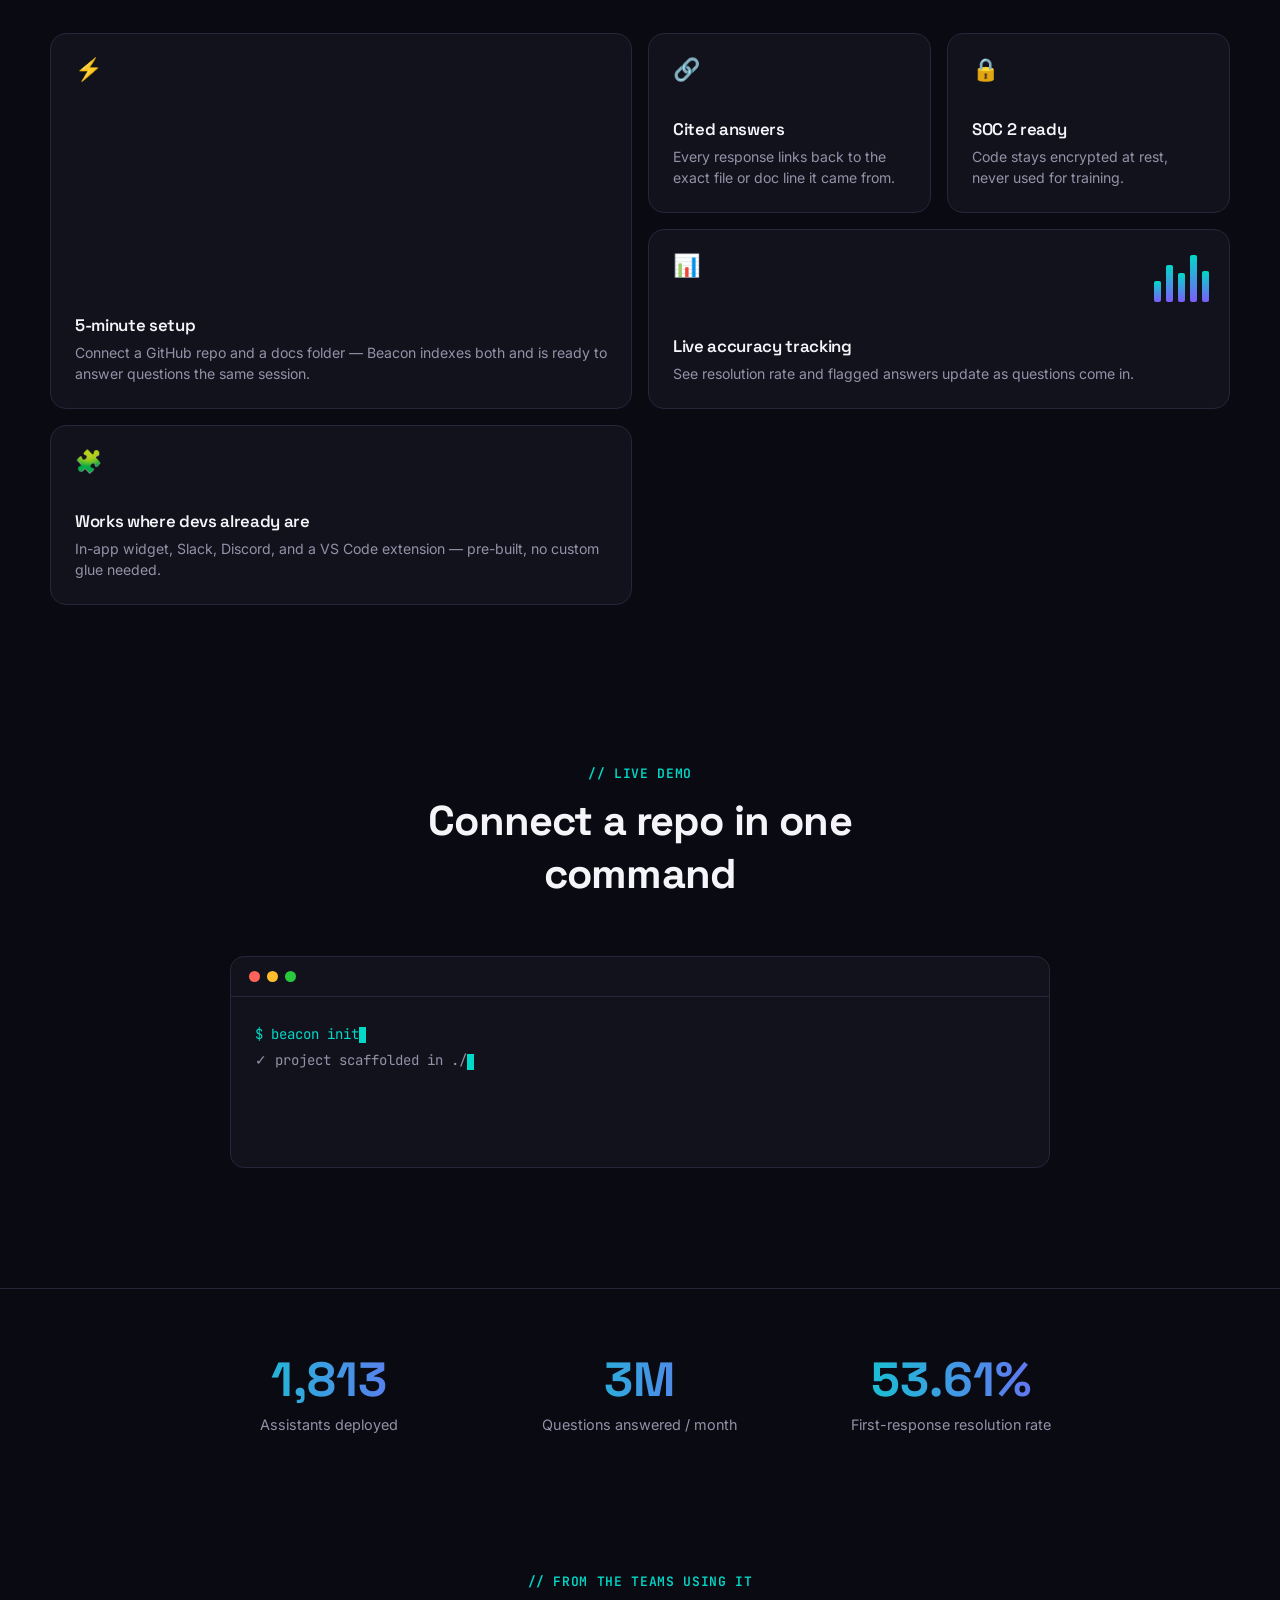
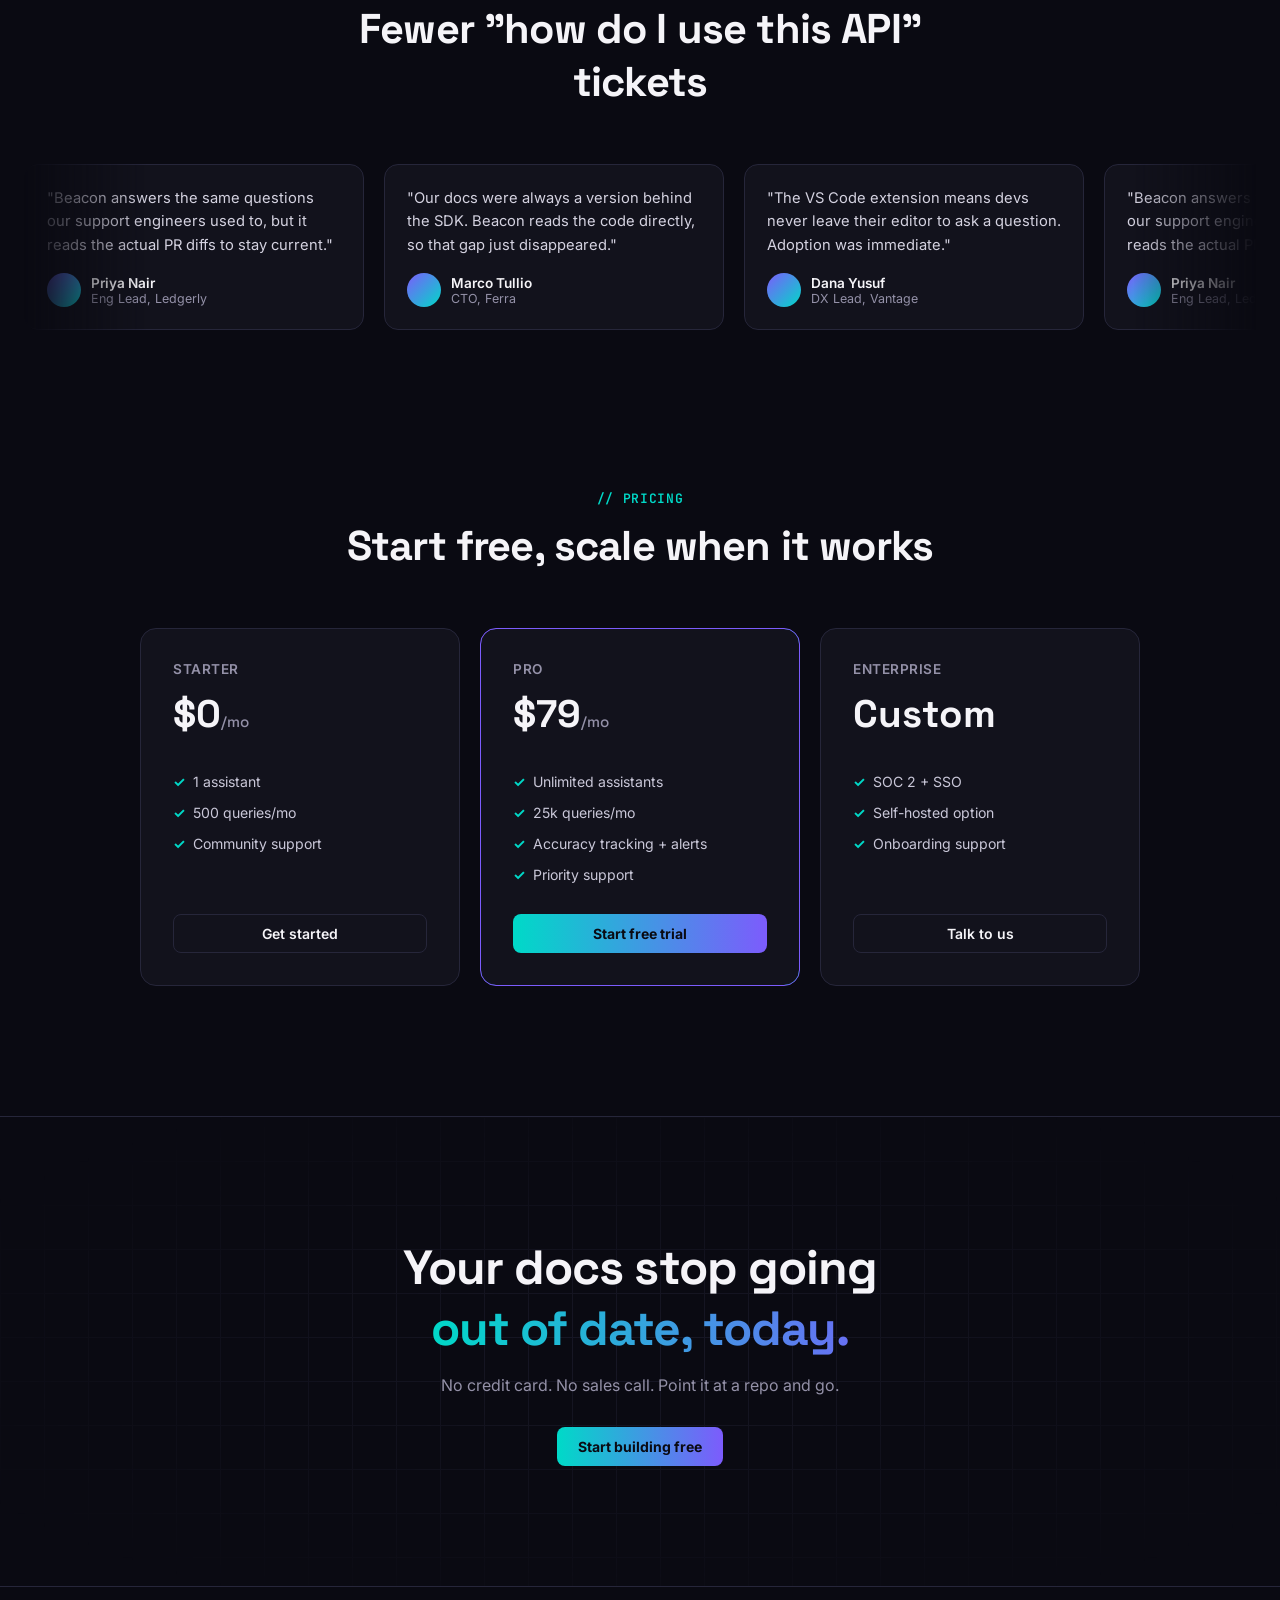
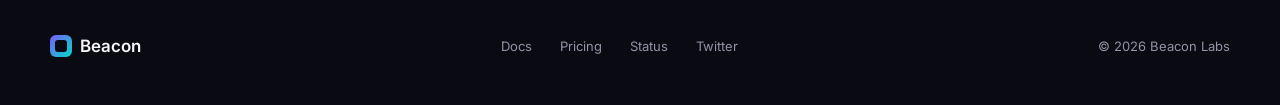
==== commit 36a42c29: "second commit" ====
--- a/index.html
+++ b/index.html
@@ -3,7 +3,7 @@
 <head>
 <meta charset="UTF-8">
 <meta name="viewport" content="width=device-width, initial-scale=1.0">
-<title>Circuit — Wire your AI stack together</title>
+<title>Beacon — An AI assistant that knows your codebase</title>
 <link rel="preconnect" href="https://fonts.googleapis.com">
 <link rel="preconnect" href="https://fonts.gstatic.com" crossorigin>
 <link href="https://fonts.googleapis.com/css2?family=Space+Grotesk:wght@400;500;600;700&family=Inter:wght@400;500;600;700&family=JetBrains+Mono:wght@400;500&display=swap" rel="stylesheet">
@@ -18,7 +18,7 @@
 
 <nav id="nav">
   <div class="nav-inner">
-    <div class="logo"><div class="logo-mark"></div>Circuit</div>
+    <div class="logo"><div class="logo-mark"></div>Beacon</div>
     <div class="nav-links">
       <a href="#features">Features</a>
       <a href="#demo">Demo</a>
@@ -35,9 +35,9 @@
 <!-- HERO -->
 <section class="hero">
   <canvas class="particles-canvas" id="particles"></canvas>
-  <div class="badge"><span class="dot"></span> Introducing Circuit v2.0 — now with parallel routing</div>
-  <h1>Wire your AI stack<br><span class="gradient-text">together, in minutes.</span></h1>
-  <p class="sub">Circuit connects every model, API, and data source you use into one visual pipeline — no glue code, no babysitting webhooks.</p>
+  <div class="badge"><span class="dot"></span> Introducing Beacon v2.0 — now with codebase-aware answers</div>
+  <h1>An AI assistant that<br><span class="gradient-text">actually knows your codebase.</span></h1>
+  <p class="sub">Beacon indexes your repo, docs, and API reference, then answers developer questions inside your product — accurate, cited, and always in sync with your code.</p>
   <div class="hero-cta">
     <a class="btn btn-shimmer" href="#">Start building free</a>
     <a class="btn btn-ghost" href="#demo">Watch it run →</a>
@@ -48,23 +48,23 @@
       <!-- input nodes -->
       <g>
         <rect class="node-box" x="20" y="30" width="140" height="44" rx="8"/>
-        <text class="node-label" x="38" y="56">gpt-4.1 / api</text>
+        <text class="node-label" x="38" y="56">github / repo</text>
         <rect class="node-box" x="20" y="108" width="140" height="44" rx="8"/>
-        <text class="node-label" x="38" y="134">postgres / db</text>
+        <text class="node-label" x="38" y="134">docs / markdown</text>
         <rect class="node-box" x="20" y="186" width="140" height="44" rx="8"/>
-        <text class="node-label" x="38" y="212">stripe / webhook</text>
+        <text class="node-label" x="38" y="212">api reference</text>
       </g>
       <!-- center node -->
       <rect class="node-box center" x="390" y="98" width="140" height="64" rx="10"/>
-      <text class="node-label" x="425" y="135" style="fill:#F5F4F8; font-weight:600;">Circuit</text>
+      <text class="node-label" x="435" y="135" style="fill:#F5F4F8; font-weight:600;">Beacon</text>
       <!-- output nodes -->
       <g>
         <rect class="node-box" x="760" y="40" width="140" height="44" rx="8"/>
-        <text class="node-label" x="785" y="66">slack alert</text>
+        <text class="node-label" x="778" y="66">in-app widget</text>
         <rect class="node-box" x="760" y="108" width="140" height="44" rx="8"/>
-        <text class="node-label" x="790" y="134">dashboard</text>
+        <text class="node-label" x="795" y="134">slack</text>
         <rect class="node-box" x="760" y="176" width="140" height="44" rx="8"/>
-        <text class="node-label" x="795" y="202">email</text>
+        <text class="node-label" x="778" y="202">vs code ext</text>
       </g>
 
       <!-- beams: input to center -->
@@ -101,10 +101,10 @@
 
 <!-- LOGOS -->
 <section class="logos-section">
-  <div class="logos-label">Trusted by teams shipping AI in production</div>
+  <div class="logos-label">Trusted by developer teams shipping in production</div>
   <div class="marquee">
     <div class="marquee-track" id="marquee1">
-      <span>Northwind</span><span>Ledgerly</span><span>Alto Labs</span><span>Ferra</span><span>Basecamp AI</span><span>Vantage</span><span>Kinetic</span><span>Northwind</span><span>Ledgerly</span><span>Alto Labs</span><span>Ferra</span><span>Basecamp AI</span><span>Vantage</span><span>Kinetic</span>
+      <span>Northwind</span><span>Ledgerly</span><span>Alto Labs</span><span>Ferra</span><span>Basecamp Dev</span><span>Vantage</span><span>Kinetic</span><span>Northwind</span><span>Ledgerly</span><span>Alto Labs</span><span>Ferra</span><span>Basecamp Dev</span><span>Vantage</span><span>Kinetic</span>
     </div>
   </div>
 </section>
@@ -113,29 +113,29 @@
 <section class="features" id="features">
   <div class="section-head">
     <div class="eyebrow">// FEATURES</div>
-    <h2>Everything a pipeline needs</h2>
-    <p>Drop in a model, a database, a webhook — Circuit routes the data and handles retries, so you don't have to.</p>
+    <h2>Everything a dev-facing assistant needs</h2>
+    <p>Point Beacon at your repo and docs — it indexes, embeds, and stays current every time you push.</p>
   </div>
   <div class="bento">
     <div class="bento-card b1">
       <div class="icon">⚡</div>
-      <h3>Visual pipeline builder</h3>
-      <p>Drag nodes, draw connections, watch data move in real time. No YAML required.</p>
+      <h3>5-minute setup</h3>
+      <p>Connect a GitHub repo and a docs folder — Beacon indexes both and is ready to answer questions the same session.</p>
     </div>
     <div class="bento-card b3">
-      <div class="icon">🔁</div>
-      <h3>Auto retries</h3>
-      <p>Failed calls recover themselves with exponential backoff.</p>
+      <div class="icon">🔗</div>
+      <h3>Cited answers</h3>
+      <p>Every response links back to the exact file or doc line it came from.</p>
     </div>
     <div class="bento-card b4">
       <div class="icon">🔒</div>
       <h3>SOC 2 ready</h3>
-      <p>Secrets encrypted at rest, audit logs included.</p>
+      <p>Code stays encrypted at rest, never used for training.</p>
     </div>
     <div class="bento-card b5">
       <div class="icon">📊</div>
-      <h3>Live cost tracking</h3>
-      <p>See token spend per node, per model, updated as requests complete.</p>
+      <h3>Live accuracy tracking</h3>
+      <p>See resolution rate and flagged answers update as questions come in.</p>
       <div class="mini-chart">
         <div style="height:40%; animation-delay:0s;"></div>
         <div style="height:70%; animation-delay:.2s;"></div>
@@ -146,8 +146,8 @@
     </div>
     <div class="bento-card b2">
       <div class="icon">🧩</div>
-      <h3>120+ integrations</h3>
-      <p>OpenAI, Anthropic, Postgres, Stripe, Slack, and everything in between — pre-built.</p>
+      <h3>Works where devs already are</h3>
+      <p>In-app widget, Slack, Discord, and a VS Code extension — pre-built, no custom glue needed.</p>
     </div>
   </div>
 </section>
@@ -156,7 +156,7 @@
 <section class="demo-section" id="demo">
   <div class="section-head">
     <div class="eyebrow">// LIVE DEMO</div>
-    <h2>Define a pipeline in one file</h2>
+    <h2>Connect a repo in one command</h2>
   </div>
   <div class="terminal">
     <div class="terminal-top"><span></span><span></span><span></span></div>
@@ -168,16 +168,16 @@
 <section class="stats">
   <div class="stats-grid">
     <div>
-      <div class="stat-num" data-target="12400">0</div>
-      <div class="stat-label">Pipelines running</div>
+      <div class="stat-num" data-target="3200">0</div>
+      <div class="stat-label">Assistants deployed</div>
     </div>
     <div>
-      <div class="stat-num" data-target="48" data-suffix="M">0</div>
-      <div class="stat-label">Requests routed / month</div>
+      <div class="stat-num" data-target="6" data-suffix="M">0</div>
+      <div class="stat-label">Questions answered / month</div>
     </div>
     <div>
-      <div class="stat-num" data-target="99.98" data-decimal="true" data-suffix="%">0</div>
-      <div class="stat-label">Uptime, last 90 days</div>
+      <div class="stat-num" data-target="94.6" data-decimal="true" data-suffix="%">0</div>
+      <div class="stat-label">First-response resolution rate</div>
     </div>
   </div>
 </section>
@@ -186,15 +186,15 @@
 <section class="testi-section">
   <div class="section-head">
     <div class="eyebrow">// FROM THE TEAMS USING IT</div>
-    <h2>Fewer 2am pages</h2>
+    <h2>Fewer "how do I use this API" tickets</h2>
   </div>
   <div class="marquee">
     <div class="testi-track">
-      <div class="testi-card"><p>"We replaced 600 lines of glue code with one Circuit pipeline. Retries alone paid for the plan."</p><div class="testi-author"><div class="avatar"></div><div><div class="testi-name">Priya Nair</div><div class="testi-role">Eng Lead, Ledgerly</div></div></div></div>
-      <div class="testi-card"><p>"The cost view caught a runaway loop calling GPT-4 every second. Saved us a very bad invoice."</p><div class="testi-author"><div class="avatar"></div><div><div class="testi-name">Marco Tullio</div><div class="testi-role">CTO, Ferra</div></div></div></div>
-      <div class="testi-card"><p>"Onboarding a new model used to take a sprint. Now it's a node and a connection."</p><div class="testi-author"><div class="avatar"></div><div><div class="testi-name">Dana Yusuf</div><div class="testi-role">ML Platform, Vantage</div></div></div></div>
-      <div class="testi-card"><p>"We replaced 600 lines of glue code with one Circuit pipeline. Retries alone paid for the plan."</p><div class="testi-author"><div class="avatar"></div><div><div class="testi-name">Priya Nair</div><div class="testi-role">Eng Lead, Ledgerly</div></div></div></div>
-      <div class="testi-card"><p>"The cost view caught a runaway loop calling GPT-4 every second. Saved us a very bad invoice."</p><div class="testi-author"><div class="avatar"></div><div><div class="testi-name">Marco Tullio</div><div class="testi-role">CTO, Ferra</div></div></div></div>
+      <div class="testi-card"><p>"Beacon answers the same questions our support engineers used to, but it reads the actual PR diffs to stay current."</p><div class="testi-author"><div class="avatar"></div><div><div class="testi-name">Priya Nair</div><div class="testi-role">Eng Lead, Ledgerly</div></div></div></div>
+      <div class="testi-card"><p>"Our docs were always a version behind the SDK. Beacon reads the code directly, so that gap just disappeared."</p><div class="testi-author"><div class="avatar"></div><div><div class="testi-name">Marco Tullio</div><div class="testi-role">CTO, Ferra</div></div></div></div>
+      <div class="testi-card"><p>"The VS Code extension means devs never leave their editor to ask a question. Adoption was immediate."</p><div class="testi-author"><div class="avatar"></div><div><div class="testi-name">Dana Yusuf</div><div class="testi-role">DX Lead, Vantage</div></div></div></div>
+      <div class="testi-card"><p>"Beacon answers the same questions our support engineers used to, but it reads the actual PR diffs to stay current."</p><div class="testi-author"><div class="avatar"></div><div><div class="testi-name">Priya Nair</div><div class="testi-role">Eng Lead, Ledgerly</div></div></div></div>
+      <div class="testi-card"><p>"Our docs were always a version behind the SDK. Beacon reads the code directly, so that gap just disappeared."</p><div class="testi-author"><div class="avatar"></div><div><div class="testi-name">Marco Tullio</div><div class="testi-role">CTO, Ferra</div></div></div></div>
     </div>
   </div>
 </section>
@@ -210,19 +210,19 @@
       <div class="price-tier">Starter</div>
       <div class="price-amt">$0<span>/mo</span></div>
       <ul class="price-feat">
-        <li>3 pipelines</li>
-        <li>10k requests/mo</li>
+        <li>1 assistant</li>
+        <li>500 queries/mo</li>
         <li>Community support</li>
       </ul>
       <a class="btn btn-ghost">Get started</a>
     </div>
     <div class="price-card featured">
       <div class="price-tier">Pro</div>
-      <div class="price-amt">$49<span>/mo</span></div>
+      <div class="price-amt">$79<span>/mo</span></div>
       <ul class="price-feat">
-        <li>Unlimited pipelines</li>
-        <li>2M requests/mo</li>
-        <li>Cost tracking + alerts</li>
+        <li>Unlimited assistants</li>
+        <li>25k queries/mo</li>
+        <li>Accuracy tracking + alerts</li>
         <li>Priority support</li>
       </ul>
       <a class="btn btn-shimmer">Start free trial</a>
@@ -232,7 +232,7 @@
       <div class="price-amt">Custom</div>
       <ul class="price-feat">
         <li>SOC 2 + SSO</li>
-        <li>Dedicated infra</li>
+        <li>Self-hosted option</li>
         <li>Onboarding support</li>
       </ul>
       <a class="btn btn-ghost">Talk to us</a>
@@ -243,21 +243,21 @@
 <!-- FINAL CTA -->
 <section class="final-cta">
   <div class="grid-bg"></div>
-  <h2>Your next pipeline takes<br><span class="gradient-text">five minutes, not five days.</span></h2>
-  <p>No credit card. No sales call. Just wire it up.</p>
+  <h2>Your docs stop going<br><span class="gradient-text">out of date, today.</span></h2>
+  <p>No credit card. No sales call. Point it at a repo and go.</p>
   <a class="btn btn-shimmer" href="#">Start building free</a>
 </section>
 
 <footer>
   <div class="footer-inner">
-    <div class="logo"><div class="logo-mark"></div>Circuit</div>
+    <div class="logo"><div class="logo-mark"></div>Beacon</div>
     <div class="footer-links">
       <a href="#">Docs</a>
       <a href="#">Pricing</a>
       <a href="#">Status</a>
       <a href="#">Twitter</a>
     </div>
-    <div style="font-size:13px; color:var(--muted);">© 2026 Circuit Labs</div>
+    <div style="font-size:13px; color:var(--muted);">© 2026 Beacon Labs</div>
   </div>
 </footer>
 
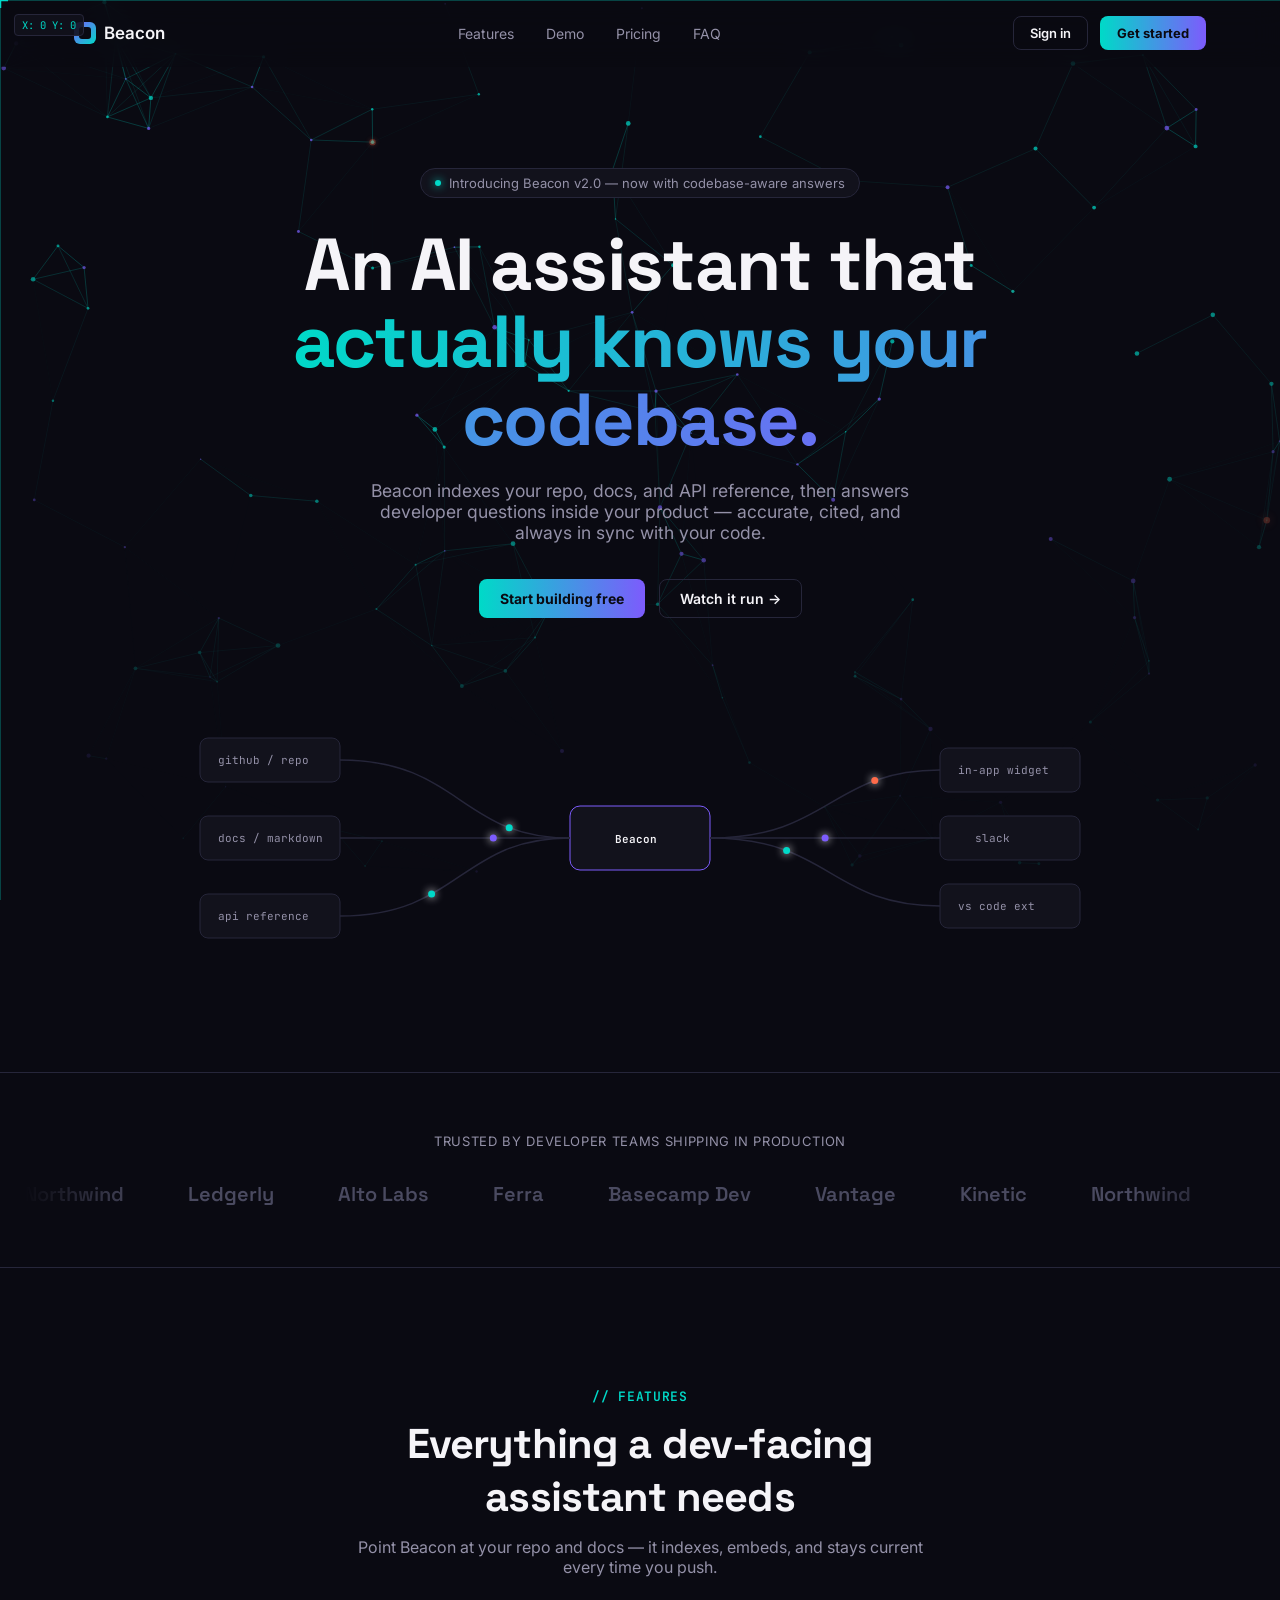
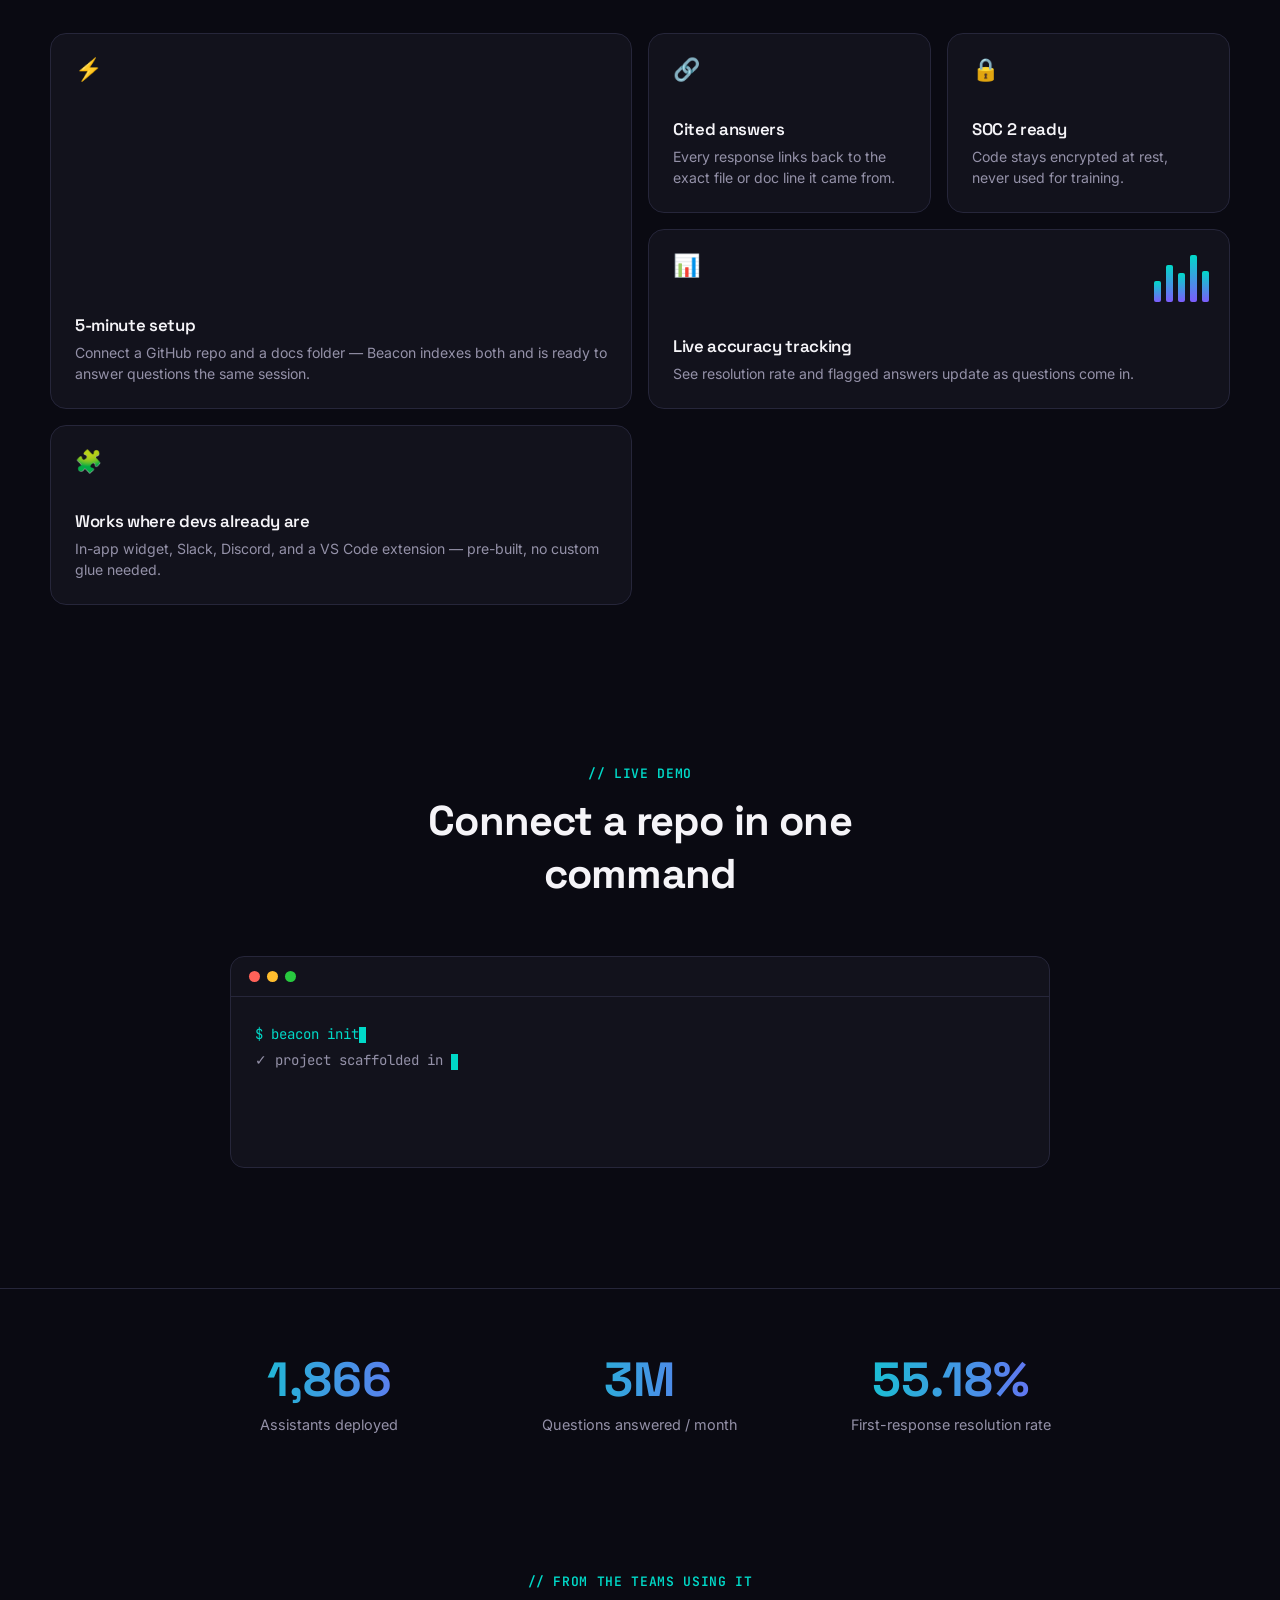
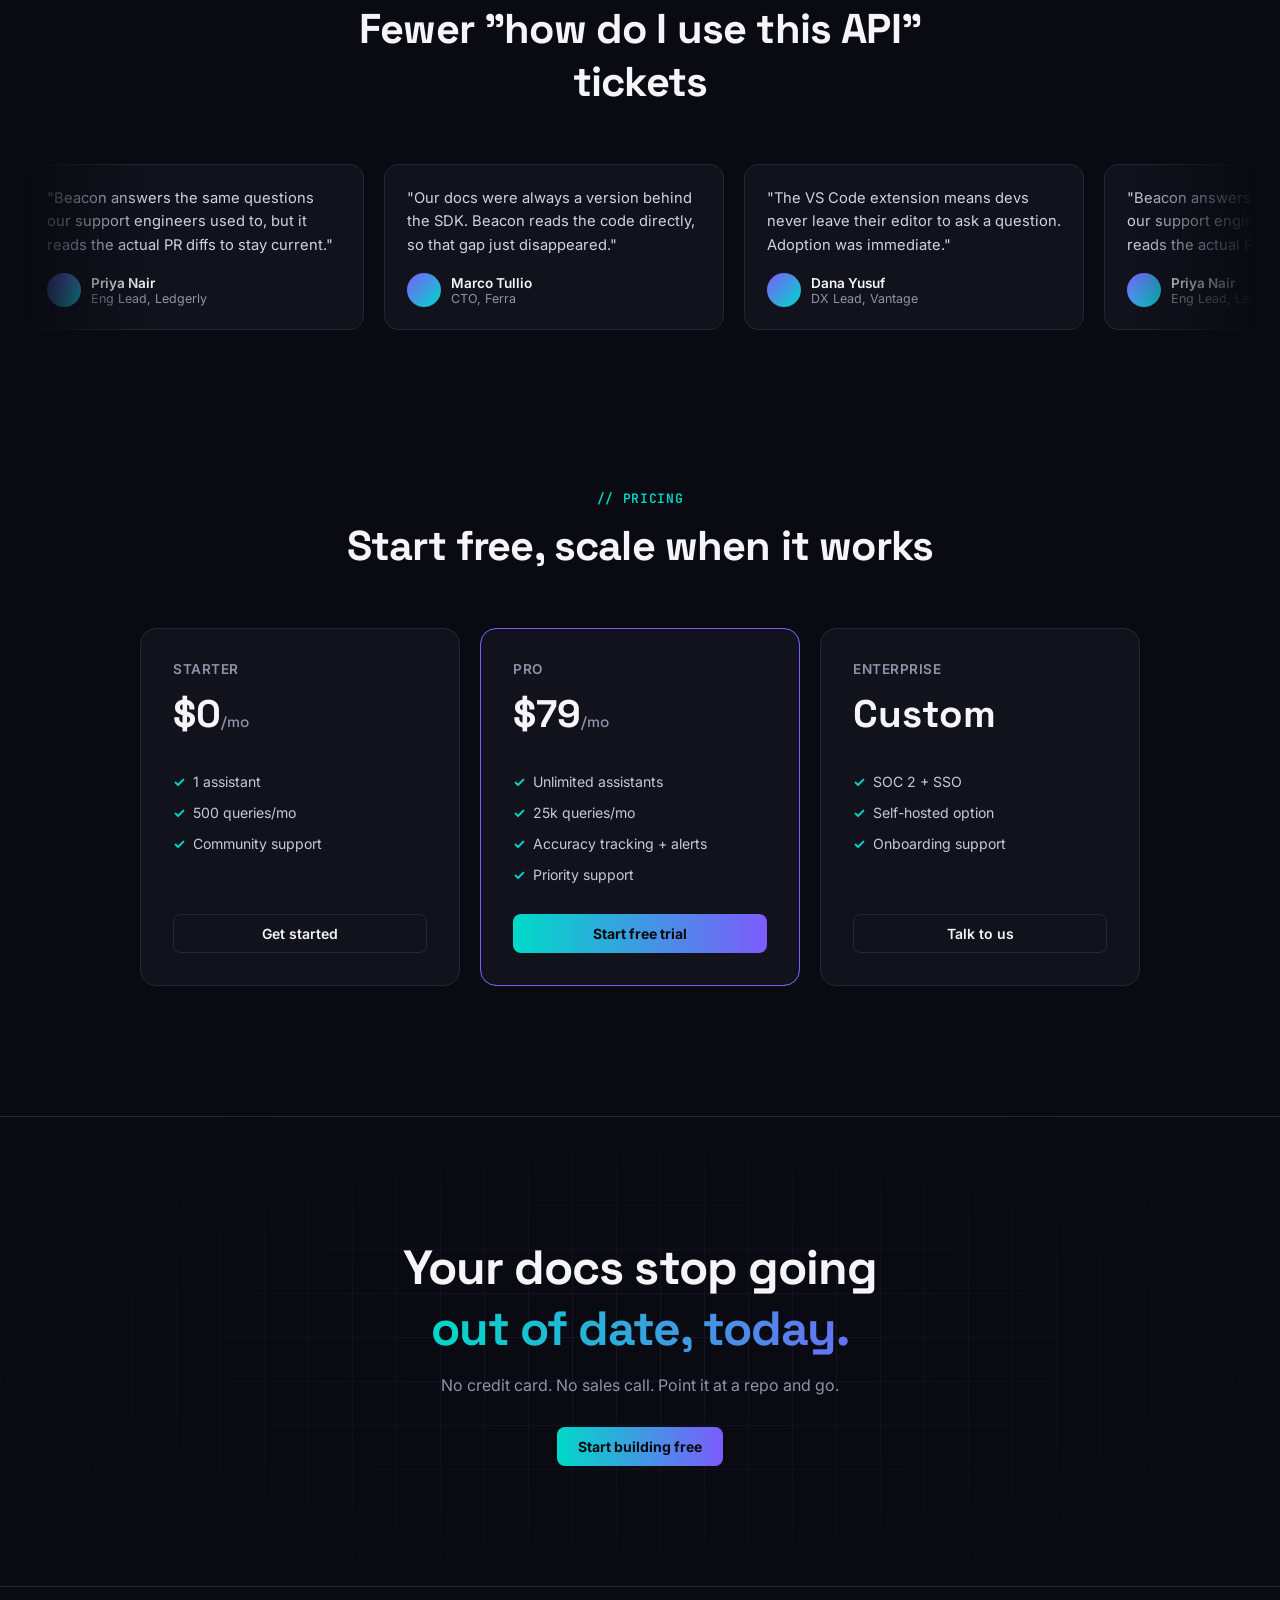
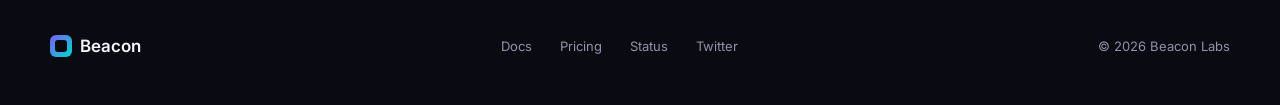
==== commit 94fdca4f: "3rd commit" ====
--- a/index.html
+++ b/index.html
@@ -1,266 +1,340 @@
 <!DOCTYPE html>
 <html lang="en">
+
 <head>
-<meta charset="UTF-8">
-<meta name="viewport" content="width=device-width, initial-scale=1.0">
-<title>Beacon — An AI assistant that knows your codebase</title>
-<link rel="preconnect" href="https://fonts.googleapis.com">
-<link rel="preconnect" href="https://fonts.gstatic.com" crossorigin>
-<link href="https://fonts.googleapis.com/css2?family=Space+Grotesk:wght@400;500;600;700&family=Inter:wght@400;500;600;700&family=JetBrains+Mono:wght@400;500&display=swap" rel="stylesheet">
-<link rel="stylesheet" href="styles.css">
+  <meta charset="UTF-8">
+  <meta name="viewport" content="width=device-width, initial-scale=1.0">
+  <title>Beacon — An AI assistant that knows your codebase</title>
+  <link rel="preconnect" href="https://fonts.googleapis.com">
+  <link rel="preconnect" href="https://fonts.gstatic.com" crossorigin>
+  <link
+    href="https://fonts.googleapis.com/css2?family=Space+Grotesk:wght@400;500;600;700&family=Inter:wght@400;500;600;700&family=JetBrains+Mono:wght@400;500&display=swap"
+    rel="stylesheet">
+  <link rel="stylesheet" href="styles.css">
 </head>
+
 <body>
 
-<div class="crosshair-line v" id="lineV"></div>
-<div class="crosshair-line h" id="lineH"></div>
-<div class="crosshair-center" id="crossCenter"></div>
-<div class="coord-label" id="coordLabel">X: 0 Y: 0</div>
-
-<nav id="nav">
-  <div class="nav-inner">
-    <div class="logo"><div class="logo-mark"></div>Beacon</div>
-    <div class="nav-links">
-      <a href="#features">Features</a>
-      <a href="#demo">Demo</a>
-      <a href="#pricing">Pricing</a>
-      <a href="#faq">FAQ</a>
-    </div>
-    <div class="nav-cta">
-      <a class="btn btn-ghost btn-sm" href="#">Sign in</a>
-      <a class="btn btn-shimmer btn-sm" href="#">Get started</a>
-    </div>
+  <canvas class="particles-canvas" id="particles"></canvas>
+
+  <div class="scroll-progress" id="scrollProgress"></div>
+
+  <div class="crosshair-line v" id="lineV"></div>
+  <div class="crosshair-line h" id="lineH"></div>
+  <div class="crosshair-center" id="crossCenter"></div>
+  <div class="coord-label" id="coordLabel">X: 0 Y: 0</div>
+
+  <nav id="nav">
+    <div class="nav-inner">
+      <div class="logo">
+        <div class="logo-mark"></div>Beacon
+      </div>
+      <div class="nav-links">
+        <a href="#features">Features</a>
+        <a href="#demo">Demo</a>
+        <a href="#pricing">Pricing</a>
+        <a href="#faq">FAQ</a>
+      </div>
+      <div class="nav-cta">
+        <a class="btn btn-ghost btn-sm" href="#">Sign in</a>
+        <a class="btn btn-shimmer btn-sm" href="#">Get started</a>
+      </div>
+      <div class="mobile-toggle" id="mobileToggle"><span></span><span></span><span></span></div>
+    </div>
+  </nav>
+
+  <div class="mobile-menu" id="mobileMenu">
+    <a href="#features">Features</a>
+    <a href="#demo">Demo</a>
+    <a href="#pricing">Pricing</a>
+    <a href="#faq">FAQ</a>
+    <a class="btn btn-shimmer btn-sm" href="#" style="margin-top:12px;">Get started</a>
   </div>
-</nav>
-
-<!-- HERO -->
-<section class="hero">
-  <canvas class="particles-canvas" id="particles"></canvas>
-  <div class="badge"><span class="dot"></span> Introducing Beacon v2.0 — now with codebase-aware answers</div>
-  <h1>An AI assistant that<br><span class="gradient-text">actually knows your codebase.</span></h1>
-  <p class="sub">Beacon indexes your repo, docs, and API reference, then answers developer questions inside your product — accurate, cited, and always in sync with your code.</p>
-  <div class="hero-cta">
+
+  <!-- HERO -->
+  <section class="hero">
+    <div class="badge"><span class="dot"></span> Introducing Beacon v2.0 — now with codebase-aware answers</div>
+    <h1>An AI assistant that<br><span class="gradient-text">actually knows your codebase.</span></h1>
+    <p class="sub">Beacon indexes your repo, docs, and API reference, then answers developer questions inside your
+      product — accurate, cited, and always in sync with your code.</p>
+    <div class="hero-cta">
+      <a class="btn btn-shimmer" href="#">Start building free</a>
+      <a class="btn btn-ghost" href="#demo">Watch it run →</a>
+    </div>
+
+    <div class="beam-stage">
+      <svg viewBox="0 0 920 260" xmlns="http://www.w3.org/2000/svg">
+        <!-- input nodes -->
+        <g>
+          <rect class="node-box" x="20" y="30" width="140" height="44" rx="8" />
+          <text class="node-label" x="38" y="56">github / repo</text>
+          <rect class="node-box" x="20" y="108" width="140" height="44" rx="8" />
+          <text class="node-label" x="38" y="134">docs / markdown</text>
+          <rect class="node-box" x="20" y="186" width="140" height="44" rx="8" />
+          <text class="node-label" x="38" y="212">api reference</text>
+        </g>
+        <!-- center node -->
+        <rect class="node-box center" x="390" y="98" width="140" height="64" rx="10" />
+        <text class="node-label" x="435" y="135" style="fill:#F5F4F8; font-weight:600;">Beacon</text>
+        <!-- output nodes -->
+        <g>
+          <rect class="node-box" x="760" y="40" width="140" height="44" rx="8" />
+          <text class="node-label" x="778" y="66">in-app widget</text>
+          <rect class="node-box" x="760" y="108" width="140" height="44" rx="8" />
+          <text class="node-label" x="795" y="134">slack</text>
+          <rect class="node-box" x="760" y="176" width="140" height="44" rx="8" />
+          <text class="node-label" x="778" y="202">vs code ext</text>
+        </g>
+
+        <!-- beams: input to center -->
+        <path class="beam-path" d="M160,52 C280,52 280,130 390,130" stroke="#26263A" />
+        <path class="beam-path" d="M160,130 C280,130 280,130 390,130" stroke="#26263A" />
+        <path class="beam-path" d="M160,208 C280,208 280,130 390,130" stroke="#26263A" />
+        <!-- beams: center to output -->
+        <path class="beam-path" d="M530,130 C650,130 650,62 760,62" stroke="#26263A" />
+        <path class="beam-path" d="M530,130 C650,130 650,130 760,130" stroke="#26263A" />
+        <path class="beam-path" d="M530,130 C650,130 650,198 760,198" stroke="#26263A" />
+
+        <!-- animated dots along beams -->
+        <circle class="beam-dot" r="3.5" fill="#00D9C8">
+          <animateMotion dur="2.4s" repeatCount="indefinite" path="M160,52 C280,52 280,130 390,130" />
+        </circle>
+        <circle class="beam-dot" r="3.5" fill="#7C5CFC">
+          <animateMotion dur="2.1s" begin="0.4s" repeatCount="indefinite" path="M160,130 C280,130 280,130 390,130" />
+        </circle>
+        <circle class="beam-dot" r="3.5" fill="#00D9C8">
+          <animateMotion dur="2.6s" begin="0.8s" repeatCount="indefinite" path="M160,208 C280,208 280,130 390,130" />
+        </circle>
+        <circle class="beam-dot" r="3.5" fill="#FF6B4A">
+          <animateMotion dur="2.2s" begin="0.2s" repeatCount="indefinite" path="M530,130 C650,130 650,62 760,62" />
+        </circle>
+        <circle class="beam-dot" r="3.5" fill="#7C5CFC">
+          <animateMotion dur="2.4s" begin="0.6s" repeatCount="indefinite" path="M530,130 C650,130 650,130 760,130" />
+        </circle>
+        <circle class="beam-dot" r="3.5" fill="#00D9C8">
+          <animateMotion dur="2.5s" begin="1s" repeatCount="indefinite" path="M530,130 C650,130 650,198 760,198" />
+        </circle>
+      </svg>
+    </div>
+  </section>
+
+  <!-- LOGOS -->
+  <section class="logos-section">
+    <div class="logos-label">Trusted by developer teams shipping in production</div>
+    <div class="marquee">
+      <div class="marquee-track" id="marquee1">
+        <span>Northwind</span><span>Ledgerly</span><span>Alto Labs</span><span>Ferra</span><span>Basecamp
+          Dev</span><span>Vantage</span><span>Kinetic</span><span>Northwind</span><span>Ledgerly</span><span>Alto
+          Labs</span><span>Ferra</span><span>Basecamp Dev</span><span>Vantage</span><span>Kinetic</span>
+      </div>
+    </div>
+  </section>
+
+  <!-- FEATURES -->
+  <section class="features reveal" id="features">
+    <div class="section-head">
+      <div class="eyebrow">// FEATURES</div>
+      <h2>Everything a dev-facing assistant needs</h2>
+      <p>Point Beacon at your repo and docs — it indexes, embeds, and stays current every time you push.</p>
+    </div>
+    <div class="bento">
+      <a class="bento-card b1" href="feature-setup.html">
+        <div class="icon">⚡</div>
+        <h3>5-minute setup</h3>
+        <p>Connect a GitHub repo and a docs folder — Beacon indexes both and is ready to answer questions the same
+          session.</p>
+      </a>
+      <a class="bento-card b3" href="feature-citations.html">
+        <div class="icon">🔗</div>
+        <h3>Cited answers</h3>
+        <p>Every response links back to the exact file or doc line it came from.</p>
+      </a>
+      <a class="bento-card b4" href="feature-security.html">
+        <div class="icon">🔒</div>
+        <h3>SOC 2 ready</h3>
+        <p>Code stays encrypted at rest, never used for training.</p>
+      </a>
+      <a class="bento-card b5" href="feature-tracking.html">
+        <div class="icon">📊</div>
+        <h3>Live accuracy tracking</h3>
+        <p>See resolution rate and flagged answers update as questions come in.</p>
+        <div class="mini-chart">
+          <div style="height:40%; animation-delay:0s;"></div>
+          <div style="height:70%; animation-delay:.2s;"></div>
+          <div style="height:55%; animation-delay:.4s;"></div>
+          <div style="height:90%; animation-delay:.1s;"></div>
+          <div style="height:60%; animation-delay:.3s;"></div>
+        </div>
+      </a>
+      <a class="bento-card b2" href="feature-integrations.html">
+        <div class="icon">🧩</div>
+        <h3>Works where devs already are</h3>
+        <p>In-app widget, Slack, Discord, and a VS Code extension — pre-built, no custom glue needed.</p>
+      </a>
+    </div>
+  </section>
+
+  <!-- DEMO -->
+  <section class="demo-section reveal" id="demo">
+    <div class="section-head">
+      <div class="eyebrow">// LIVE DEMO</div>
+      <h2>Connect a repo in one command</h2>
+    </div>
+    <div class="terminal">
+      <div class="terminal-top"><span></span><span></span><span></span></div>
+      <div class="terminal-body" id="typing"></div>
+    </div>
+  </section>
+
+  <!-- STATS -->
+  <section class="stats reveal">
+    <div class="stats-grid">
+      <div>
+        <div class="stat-num" data-target="3200">0</div>
+        <div class="stat-label">Assistants deployed</div>
+      </div>
+      <div>
+        <div class="stat-num" data-target="6" data-suffix="M">0</div>
+        <div class="stat-label">Questions answered / month</div>
+      </div>
+      <div>
+        <div class="stat-num" data-target="94.6" data-decimal="true" data-suffix="%">0</div>
+        <div class="stat-label">First-response resolution rate</div>
+      </div>
+    </div>
+  </section>
+
+  <!-- TESTIMONIALS -->
+  <section class="testi-section reveal">
+    <div class="section-head">
+      <div class="eyebrow">// FROM THE TEAMS USING IT</div>
+      <h2>Fewer "how do I use this API" tickets</h2>
+    </div>
+    <div class="marquee">
+      <div class="testi-track">
+        <div class="testi-card">
+          <p>"Beacon answers the same questions our support engineers used to, but it reads the actual PR diffs to stay
+            current."</p>
+          <div class="testi-author">
+            <div class="avatar"></div>
+            <div>
+              <div class="testi-name">Priya Nair</div>
+              <div class="testi-role">Eng Lead, Ledgerly</div>
+            </div>
+          </div>
+        </div>
+        <div class="testi-card">
+          <p>"Our docs were always a version behind the SDK. Beacon reads the code directly, so that gap just
+            disappeared."</p>
+          <div class="testi-author">
+            <div class="avatar"></div>
+            <div>
+              <div class="testi-name">Marco Tullio</div>
+              <div class="testi-role">CTO, Ferra</div>
+            </div>
+          </div>
+        </div>
+        <div class="testi-card">
+          <p>"The VS Code extension means devs never leave their editor to ask a question. Adoption was immediate."</p>
+          <div class="testi-author">
+            <div class="avatar"></div>
+            <div>
+              <div class="testi-name">Dana Yusuf</div>
+              <div class="testi-role">DX Lead, Vantage</div>
+            </div>
+          </div>
+        </div>
+        <div class="testi-card">
+          <p>"Beacon answers the same questions our support engineers used to, but it reads the actual PR diffs to stay
+            current."</p>
+          <div class="testi-author">
+            <div class="avatar"></div>
+            <div>
+              <div class="testi-name">Priya Nair</div>
+              <div class="testi-role">Eng Lead, Ledgerly</div>
+            </div>
+          </div>
+        </div>
+        <div class="testi-card">
+          <p>"Our docs were always a version behind the SDK. Beacon reads the code directly, so that gap just
+            disappeared."</p>
+          <div class="testi-author">
+            <div class="avatar"></div>
+            <div>
+              <div class="testi-name">Marco Tullio</div>
+              <div class="testi-role">CTO, Ferra</div>
+            </div>
+          </div>
+        </div>
+      </div>
+    </div>
+  </section>
+
+  <!-- PRICING -->
+  <section class="pricing reveal" id="pricing">
+    <div class="section-head">
+      <div class="eyebrow">// PRICING</div>
+      <h2>Start free, scale when it works</h2>
+    </div>
+    <div class="pricing-grid">
+      <div class="price-card">
+        <div class="price-tier">Starter</div>
+        <div class="price-amt">$0<span>/mo</span></div>
+        <ul class="price-feat">
+          <li>1 assistant</li>
+          <li>500 queries/mo</li>
+          <li>Community support</li>
+        </ul>
+        <a class="btn btn-ghost">Get started</a>
+      </div>
+      <div class="price-card featured">
+        <div class="price-tier">Pro</div>
+        <div class="price-amt">$79<span>/mo</span></div>
+        <ul class="price-feat">
+          <li>Unlimited assistants</li>
+          <li>25k queries/mo</li>
+          <li>Accuracy tracking + alerts</li>
+          <li>Priority support</li>
+        </ul>
+        <a class="btn btn-shimmer">Start free trial</a>
+      </div>
+      <div class="price-card">
+        <div class="price-tier">Enterprise</div>
+        <div class="price-amt">Custom</div>
+        <ul class="price-feat">
+          <li>SOC 2 + SSO</li>
+          <li>Self-hosted option</li>
+          <li>Onboarding support</li>
+        </ul>
+        <a class="btn btn-ghost">Talk to us</a>
+      </div>
+    </div>
+  </section>
+
+  <!-- FINAL CTA -->
+  <section class="final-cta reveal">
+    <div class="grid-bg"></div>
+    <h2>Your docs stop going<br><span class="gradient-text">out of date, today.</span></h2>
+    <p>No credit card. No sales call. Point it at a repo and go.</p>
     <a class="btn btn-shimmer" href="#">Start building free</a>
-    <a class="btn btn-ghost" href="#demo">Watch it run →</a>
-  </div>
-
-  <div class="beam-stage">
-    <svg viewBox="0 0 920 260" xmlns="http://www.w3.org/2000/svg">
-      <!-- input nodes -->
-      <g>
-        <rect class="node-box" x="20" y="30" width="140" height="44" rx="8"/>
-        <text class="node-label" x="38" y="56">github / repo</text>
-        <rect class="node-box" x="20" y="108" width="140" height="44" rx="8"/>
-        <text class="node-label" x="38" y="134">docs / markdown</text>
-        <rect class="node-box" x="20" y="186" width="140" height="44" rx="8"/>
-        <text class="node-label" x="38" y="212">api reference</text>
-      </g>
-      <!-- center node -->
-      <rect class="node-box center" x="390" y="98" width="140" height="64" rx="10"/>
-      <text class="node-label" x="435" y="135" style="fill:#F5F4F8; font-weight:600;">Beacon</text>
-      <!-- output nodes -->
-      <g>
-        <rect class="node-box" x="760" y="40" width="140" height="44" rx="8"/>
-        <text class="node-label" x="778" y="66">in-app widget</text>
-        <rect class="node-box" x="760" y="108" width="140" height="44" rx="8"/>
-        <text class="node-label" x="795" y="134">slack</text>
-        <rect class="node-box" x="760" y="176" width="140" height="44" rx="8"/>
-        <text class="node-label" x="778" y="202">vs code ext</text>
-      </g>
-
-      <!-- beams: input to center -->
-      <path class="beam-path" d="M160,52 C280,52 280,130 390,130" stroke="#26263A"/>
-      <path class="beam-path" d="M160,130 C280,130 280,130 390,130" stroke="#26263A"/>
-      <path class="beam-path" d="M160,208 C280,208 280,130 390,130" stroke="#26263A"/>
-      <!-- beams: center to output -->
-      <path class="beam-path" d="M530,130 C650,130 650,62 760,62" stroke="#26263A"/>
-      <path class="beam-path" d="M530,130 C650,130 650,130 760,130" stroke="#26263A"/>
-      <path class="beam-path" d="M530,130 C650,130 650,198 760,198" stroke="#26263A"/>
-
-      <!-- animated dots along beams -->
-      <circle class="beam-dot" r="3.5" fill="#00D9C8">
-        <animateMotion dur="2.4s" repeatCount="indefinite" path="M160,52 C280,52 280,130 390,130"/>
-      </circle>
-      <circle class="beam-dot" r="3.5" fill="#7C5CFC">
-        <animateMotion dur="2.1s" begin="0.4s" repeatCount="indefinite" path="M160,130 C280,130 280,130 390,130"/>
-      </circle>
-      <circle class="beam-dot" r="3.5" fill="#00D9C8">
-        <animateMotion dur="2.6s" begin="0.8s" repeatCount="indefinite" path="M160,208 C280,208 280,130 390,130"/>
-      </circle>
-      <circle class="beam-dot" r="3.5" fill="#FF6B4A">
-        <animateMotion dur="2.2s" begin="0.2s" repeatCount="indefinite" path="M530,130 C650,130 650,62 760,62"/>
-      </circle>
-      <circle class="beam-dot" r="3.5" fill="#7C5CFC">
-        <animateMotion dur="2.4s" begin="0.6s" repeatCount="indefinite" path="M530,130 C650,130 650,130 760,130"/>
-      </circle>
-      <circle class="beam-dot" r="3.5" fill="#00D9C8">
-        <animateMotion dur="2.5s" begin="1s" repeatCount="indefinite" path="M530,130 C650,130 650,198 760,198"/>
-      </circle>
-    </svg>
-  </div>
-</section>
-
-<!-- LOGOS -->
-<section class="logos-section">
-  <div class="logos-label">Trusted by developer teams shipping in production</div>
-  <div class="marquee">
-    <div class="marquee-track" id="marquee1">
-      <span>Northwind</span><span>Ledgerly</span><span>Alto Labs</span><span>Ferra</span><span>Basecamp Dev</span><span>Vantage</span><span>Kinetic</span><span>Northwind</span><span>Ledgerly</span><span>Alto Labs</span><span>Ferra</span><span>Basecamp Dev</span><span>Vantage</span><span>Kinetic</span>
-    </div>
-  </div>
-</section>
-
-<!-- FEATURES -->
-<section class="features" id="features">
-  <div class="section-head">
-    <div class="eyebrow">// FEATURES</div>
-    <h2>Everything a dev-facing assistant needs</h2>
-    <p>Point Beacon at your repo and docs — it indexes, embeds, and stays current every time you push.</p>
-  </div>
-  <div class="bento">
-    <div class="bento-card b1">
-      <div class="icon">⚡</div>
-      <h3>5-minute setup</h3>
-      <p>Connect a GitHub repo and a docs folder — Beacon indexes both and is ready to answer questions the same session.</p>
-    </div>
-    <div class="bento-card b3">
-      <div class="icon">🔗</div>
-      <h3>Cited answers</h3>
-      <p>Every response links back to the exact file or doc line it came from.</p>
-    </div>
-    <div class="bento-card b4">
-      <div class="icon">🔒</div>
-      <h3>SOC 2 ready</h3>
-      <p>Code stays encrypted at rest, never used for training.</p>
-    </div>
-    <div class="bento-card b5">
-      <div class="icon">📊</div>
-      <h3>Live accuracy tracking</h3>
-      <p>See resolution rate and flagged answers update as questions come in.</p>
-      <div class="mini-chart">
-        <div style="height:40%; animation-delay:0s;"></div>
-        <div style="height:70%; animation-delay:.2s;"></div>
-        <div style="height:55%; animation-delay:.4s;"></div>
-        <div style="height:90%; animation-delay:.1s;"></div>
-        <div style="height:60%; animation-delay:.3s;"></div>
-      </div>
-    </div>
-    <div class="bento-card b2">
-      <div class="icon">🧩</div>
-      <h3>Works where devs already are</h3>
-      <p>In-app widget, Slack, Discord, and a VS Code extension — pre-built, no custom glue needed.</p>
-    </div>
-  </div>
-</section>
-
-<!-- DEMO -->
-<section class="demo-section" id="demo">
-  <div class="section-head">
-    <div class="eyebrow">// LIVE DEMO</div>
-    <h2>Connect a repo in one command</h2>
-  </div>
-  <div class="terminal">
-    <div class="terminal-top"><span></span><span></span><span></span></div>
-    <div class="terminal-body" id="typing"></div>
-  </div>
-</section>
-
-<!-- STATS -->
-<section class="stats">
-  <div class="stats-grid">
-    <div>
-      <div class="stat-num" data-target="3200">0</div>
-      <div class="stat-label">Assistants deployed</div>
-    </div>
-    <div>
-      <div class="stat-num" data-target="6" data-suffix="M">0</div>
-      <div class="stat-label">Questions answered / month</div>
-    </div>
-    <div>
-      <div class="stat-num" data-target="94.6" data-decimal="true" data-suffix="%">0</div>
-      <div class="stat-label">First-response resolution rate</div>
-    </div>
-  </div>
-</section>
-
-<!-- TESTIMONIALS -->
-<section class="testi-section">
-  <div class="section-head">
-    <div class="eyebrow">// FROM THE TEAMS USING IT</div>
-    <h2>Fewer "how do I use this API" tickets</h2>
-  </div>
-  <div class="marquee">
-    <div class="testi-track">
-      <div class="testi-card"><p>"Beacon answers the same questions our support engineers used to, but it reads the actual PR diffs to stay current."</p><div class="testi-author"><div class="avatar"></div><div><div class="testi-name">Priya Nair</div><div class="testi-role">Eng Lead, Ledgerly</div></div></div></div>
-      <div class="testi-card"><p>"Our docs were always a version behind the SDK. Beacon reads the code directly, so that gap just disappeared."</p><div class="testi-author"><div class="avatar"></div><div><div class="testi-name">Marco Tullio</div><div class="testi-role">CTO, Ferra</div></div></div></div>
-      <div class="testi-card"><p>"The VS Code extension means devs never leave their editor to ask a question. Adoption was immediate."</p><div class="testi-author"><div class="avatar"></div><div><div class="testi-name">Dana Yusuf</div><div class="testi-role">DX Lead, Vantage</div></div></div></div>
-      <div class="testi-card"><p>"Beacon answers the same questions our support engineers used to, but it reads the actual PR diffs to stay current."</p><div class="testi-author"><div class="avatar"></div><div><div class="testi-name">Priya Nair</div><div class="testi-role">Eng Lead, Ledgerly</div></div></div></div>
-      <div class="testi-card"><p>"Our docs were always a version behind the SDK. Beacon reads the code directly, so that gap just disappeared."</p><div class="testi-author"><div class="avatar"></div><div><div class="testi-name">Marco Tullio</div><div class="testi-role">CTO, Ferra</div></div></div></div>
-    </div>
-  </div>
-</section>
-
-<!-- PRICING -->
-<section class="pricing" id="pricing">
-  <div class="section-head">
-    <div class="eyebrow">// PRICING</div>
-    <h2>Start free, scale when it works</h2>
-  </div>
-  <div class="pricing-grid">
-    <div class="price-card">
-      <div class="price-tier">Starter</div>
-      <div class="price-amt">$0<span>/mo</span></div>
-      <ul class="price-feat">
-        <li>1 assistant</li>
-        <li>500 queries/mo</li>
-        <li>Community support</li>
-      </ul>
-      <a class="btn btn-ghost">Get started</a>
-    </div>
-    <div class="price-card featured">
-      <div class="price-tier">Pro</div>
-      <div class="price-amt">$79<span>/mo</span></div>
-      <ul class="price-feat">
-        <li>Unlimited assistants</li>
-        <li>25k queries/mo</li>
-        <li>Accuracy tracking + alerts</li>
-        <li>Priority support</li>
-      </ul>
-      <a class="btn btn-shimmer">Start free trial</a>
-    </div>
-    <div class="price-card">
-      <div class="price-tier">Enterprise</div>
-      <div class="price-amt">Custom</div>
-      <ul class="price-feat">
-        <li>SOC 2 + SSO</li>
-        <li>Self-hosted option</li>
-        <li>Onboarding support</li>
-      </ul>
-      <a class="btn btn-ghost">Talk to us</a>
-    </div>
-  </div>
-</section>
-
-<!-- FINAL CTA -->
-<section class="final-cta">
-  <div class="grid-bg"></div>
-  <h2>Your docs stop going<br><span class="gradient-text">out of date, today.</span></h2>
-  <p>No credit card. No sales call. Point it at a repo and go.</p>
-  <a class="btn btn-shimmer" href="#">Start building free</a>
-</section>
-
-<footer>
-  <div class="footer-inner">
-    <div class="logo"><div class="logo-mark"></div>Beacon</div>
-    <div class="footer-links">
-      <a href="#">Docs</a>
-      <a href="#">Pricing</a>
-      <a href="#">Status</a>
-      <a href="#">Twitter</a>
-    </div>
-    <div style="font-size:13px; color:var(--muted);">© 2026 Beacon Labs</div>
-  </div>
-</footer>
-
-<script src="script.js"></script>
+  </section>
+
+  <footer>
+    <div class="footer-inner">
+      <div class="logo">
+        <div class="logo-mark"></div>Beacon
+      </div>
+      <div class="footer-links">
+        <a href="#">Docs</a>
+        <a href="#">Pricing</a>
+        <a href="#">Status</a>
+        <a href="#">Twitter</a>
+      </div>
+      <div style="font-size:13px; color:var(--muted);">© 2026 Beacon Labs</div>
+    </div>
+  </footer>
+
+  <script src="script.js"></script>
 </body>
-</html>
+
+</html>
--- a/styles.css
+++ b/styles.css
@@ -77,8 +77,8 @@
     position:relative;
   }
   .particles-canvas{
-    position:absolute; inset:0; z-index:0; pointer-events:none;
-    mask-image: radial-gradient(ellipse 70% 60% at 50% 30%, black 30%, transparent 75%);
+    position:fixed; inset:0; width:100vw; height:100vh; z-index:-1; pointer-events:none;
+    mask-image: radial-gradient(ellipse 90% 70% at 50% 20%, black 45%, rgba(0,0,0,0.35) 80%, rgba(0,0,0,0.15) 100%);
   }
   .badge{
     display:inline-flex; align-items:center; gap:8px;
@@ -271,10 +271,130 @@
   }
   .coord-label.hovered{ color:var(--violet); }
 
+  /* ---------- SCROLL PROGRESS ---------- */
+  .scroll-progress{
+    position:fixed; top:0; left:0; height:2.5px; width:0%;
+    background: linear-gradient(90deg, var(--cyan), var(--violet));
+    z-index:10000; box-shadow:0 0 8px var(--cyan);
+    transition: width .05s linear;
+  }
+
+  /* ---------- REVEAL ON SCROLL ---------- */
+  .reveal{ opacity:0; transform:translateY(24px); transition: opacity .7s ease, transform .7s ease; }
+  .reveal.in-view{ opacity:1; transform:translateY(0); }
+
+  /* ---------- MOBILE MENU ---------- */
+  .mobile-toggle{ display:none; flex-direction:column; gap:5px; cursor:pointer; z-index:101; }
+  .mobile-toggle span{ width:22px; height:2px; background:var(--text); border-radius:2px; transition:.3s; }
+  .mobile-toggle.open span:nth-child(1){ transform:translateY(7px) rotate(45deg); }
+  .mobile-toggle.open span:nth-child(2){ opacity:0; }
+  .mobile-toggle.open span:nth-child(3){ transform:translateY(-7px) rotate(-45deg); }
+  .mobile-menu{
+    position:fixed; top:0; right:0; height:100vh; width:min(78vw, 320px);
+    background:var(--surface); border-left:1px solid var(--border);
+    z-index:99; padding:100px 32px 40px; display:flex; flex-direction:column; gap:26px;
+    transform:translateX(100%); transition: transform .35s ease;
+  }
+  .mobile-menu.open{ transform:translateX(0); }
+  .mobile-menu a{ font-size:1.05rem; color:var(--text); }
+
   @media (max-width:860px){
     .nav-links{ display:none; }
+    .mobile-toggle{ display:flex; }
     .bento{ grid-template-columns:repeat(2,1fr); grid-auto-rows:160px; }
     .b1,.b2,.b5{ grid-column:span 2; }
     .stats-grid{ grid-template-columns:1fr; gap:24px; }
     .pricing-grid{ grid-template-columns:1fr; }
   }
+
+  /* ---------- FEATURE DETAIL PAGES ---------- */
+  .feature-hero{ padding:140px 24px 20px; max-width:1180px; margin:0 auto; }
+  .feature-back{
+    display:inline-flex; align-items:center; gap:6px; color:var(--muted);
+    font-size:13px; margin-bottom:28px; font-family:'JetBrains Mono', monospace;
+    transition:color .2s ease;
+  }
+  .feature-back:hover{ color:var(--cyan); }
+  .feature-icon-badge{
+    width:54px; height:54px; border-radius:14px; background:var(--surface);
+    border:1px solid var(--border); display:flex; align-items:center; justify-content:center;
+    font-size:26px; margin-bottom:22px;
+  }
+  .feature-hero .eyebrow{ margin-bottom:10px; }
+  .feature-hero h1{ font-size:clamp(2rem,4.6vw,3rem); font-weight:700; max-width:720px; }
+  .feature-hero .sub{ margin-top:16px; color:var(--muted); font-size:1.05rem; max-width:620px; line-height:1.6; }
+
+  .feature-content{
+    max-width:1180px; margin:0 auto; padding:56px 24px 40px;
+    display:grid; grid-template-columns:1.05fr 0.95fr; gap:64px; align-items:start;
+  }
+  .feature-content .text-col h2{
+    font-size:1.3rem; font-weight:700; margin:40px 0 14px; font-family:'Space Grotesk', sans-serif;
+  }
+  .feature-content .text-col h2:first-child{ margin-top:0; }
+  .feature-content .text-col p{ color:#c9c7d8; line-height:1.75; font-size:0.98rem; margin-bottom:14px; }
+  .feature-content .text-col ul{ margin:6px 0 22px 20px; color:#c9c7d8; font-size:0.95rem; line-height:1.9; }
+  .feature-content .text-col li::marker{ color:var(--cyan); }
+
+  .visual-col{ position:sticky; top:110px; }
+  .visual-panel{
+    background:var(--surface); border:1px solid var(--border); border-radius:16px;
+    padding:26px; overflow:hidden;
+  }
+  .visual-panel .visual-label{
+    font-family:'JetBrains Mono', monospace; font-size:11px; color:var(--muted);
+    text-transform:uppercase; letter-spacing:0.05em; margin-bottom:16px;
+  }
+
+  .use-case-grid{ display:grid; gap:12px; margin:14px 0 24px; }
+  .use-case{
+    background:var(--surface); border:1px solid var(--border); border-radius:12px;
+    padding:16px 18px; transition:border-color .2s ease;
+  }
+  .use-case:hover{ border-color:#3a3a52; }
+  .use-case strong{ display:block; margin-bottom:4px; font-family:'Space Grotesk', sans-serif; font-size:0.96rem; }
+  .use-case span{ color:var(--muted); font-size:0.86rem; line-height:1.5; }
+
+  @media (max-width:900px){
+    .feature-content{ grid-template-columns:1fr; gap:36px; }
+    .visual-col{ position:static; }
+  }
+
+  /* signature visual: setup timeline progress */
+  .setup-progress-line{ animation: setup-fill 2.6s ease-out forwards; animation-delay:.3s; }
+  @keyframes setup-fill{ to{ stroke-dashoffset:0; } }
+
+  /* signature visual: citation preview */
+  .cite-chip{
+    display:inline-flex; align-items:center; justify-content:center;
+    width:18px; height:18px; border-radius:5px; font-size:10px; font-weight:700;
+    background:rgba(0,217,200,0.12); color:var(--cyan); border:1px solid rgba(0,217,200,0.35);
+    font-family:'JetBrains Mono', monospace; margin:0 2px; cursor:default;
+  }
+  .cite-answer{ background:var(--surface-2); border:1px solid var(--border); border-radius:12px; padding:16px 18px; font-size:0.92rem; color:#d4d2e0; line-height:1.7; }
+  .cite-source{
+    margin-top:14px; background:#0d0d16; border:1px solid var(--border); border-radius:10px;
+    padding:14px 16px; font-family:'JetBrains Mono', monospace; font-size:12px; color:#9491A8;
+  }
+  .cite-source .file-path{ color:var(--cyan); margin-bottom:8px; display:block; }
+  .cite-source .hl{ background:rgba(124,92,252,0.18); color:#F5F4F8; border-radius:3px; padding:0 2px; }
+  .cite-source .ln{ color:#4a4a60; margin-right:10px; user-select:none; }
+
+  /* signature visual: security layers */
+  .sec-layer{
+    display:flex; align-items:center; gap:12px; background:var(--surface-2);
+    border:1px solid var(--border); border-radius:10px; padding:12px 14px; margin-bottom:10px;
+    font-size:0.85rem; color:#c9c7d8;
+  }
+  .sec-layer .sec-dot{ width:8px; height:8px; border-radius:50%; flex-shrink:0; box-shadow:0 0 8px currentColor; }
+  .sec-layer strong{ font-family:'Space Grotesk', sans-serif; color:var(--text); display:block; font-size:0.9rem; }
+  .sec-layer span{ color:var(--muted); font-size:0.78rem; }
+
+  /* signature visual: accuracy dashboard */
+  .acc-bignum{ font-family:'Space Grotesk',sans-serif; font-size:2.6rem; font-weight:700; background:linear-gradient(90deg,var(--cyan),var(--violet)); -webkit-background-clip:text; background-clip:text; color:transparent; }
+  .acc-sub{ color:var(--muted); font-size:0.82rem; margin-top:2px; margin-bottom:18px; }
+  .acc-chart{ display:flex; align-items:flex-end; gap:6px; height:110px; }
+  .acc-chart div{ flex:1; background:linear-gradient(180deg, var(--cyan), var(--violet)); border-radius:3px 3px 0 0; animation: bar-grow 2.4s ease-in-out infinite alternate; }
+
+  /* signature visual: integration beams (scoped copy of hero beam styling) */
+  .int-stage svg{ width:100%; height:auto; overflow:visible; }
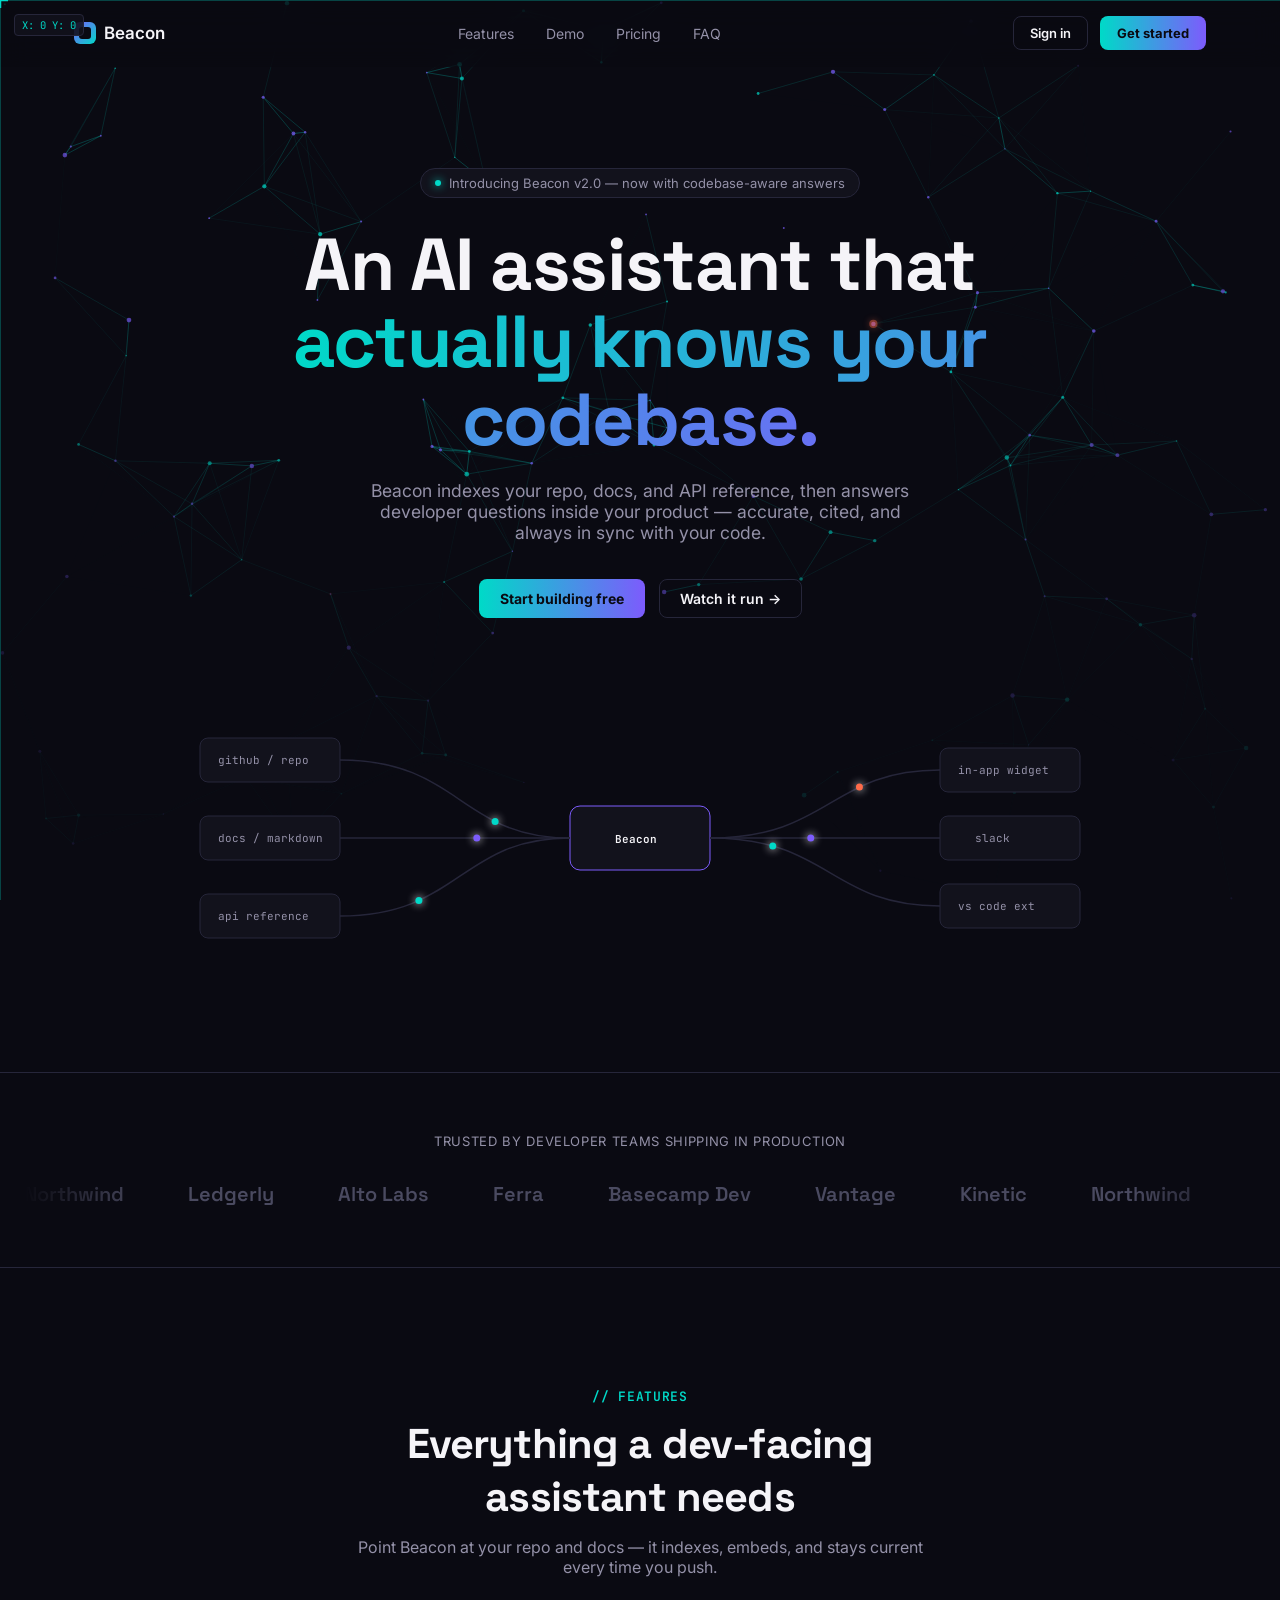
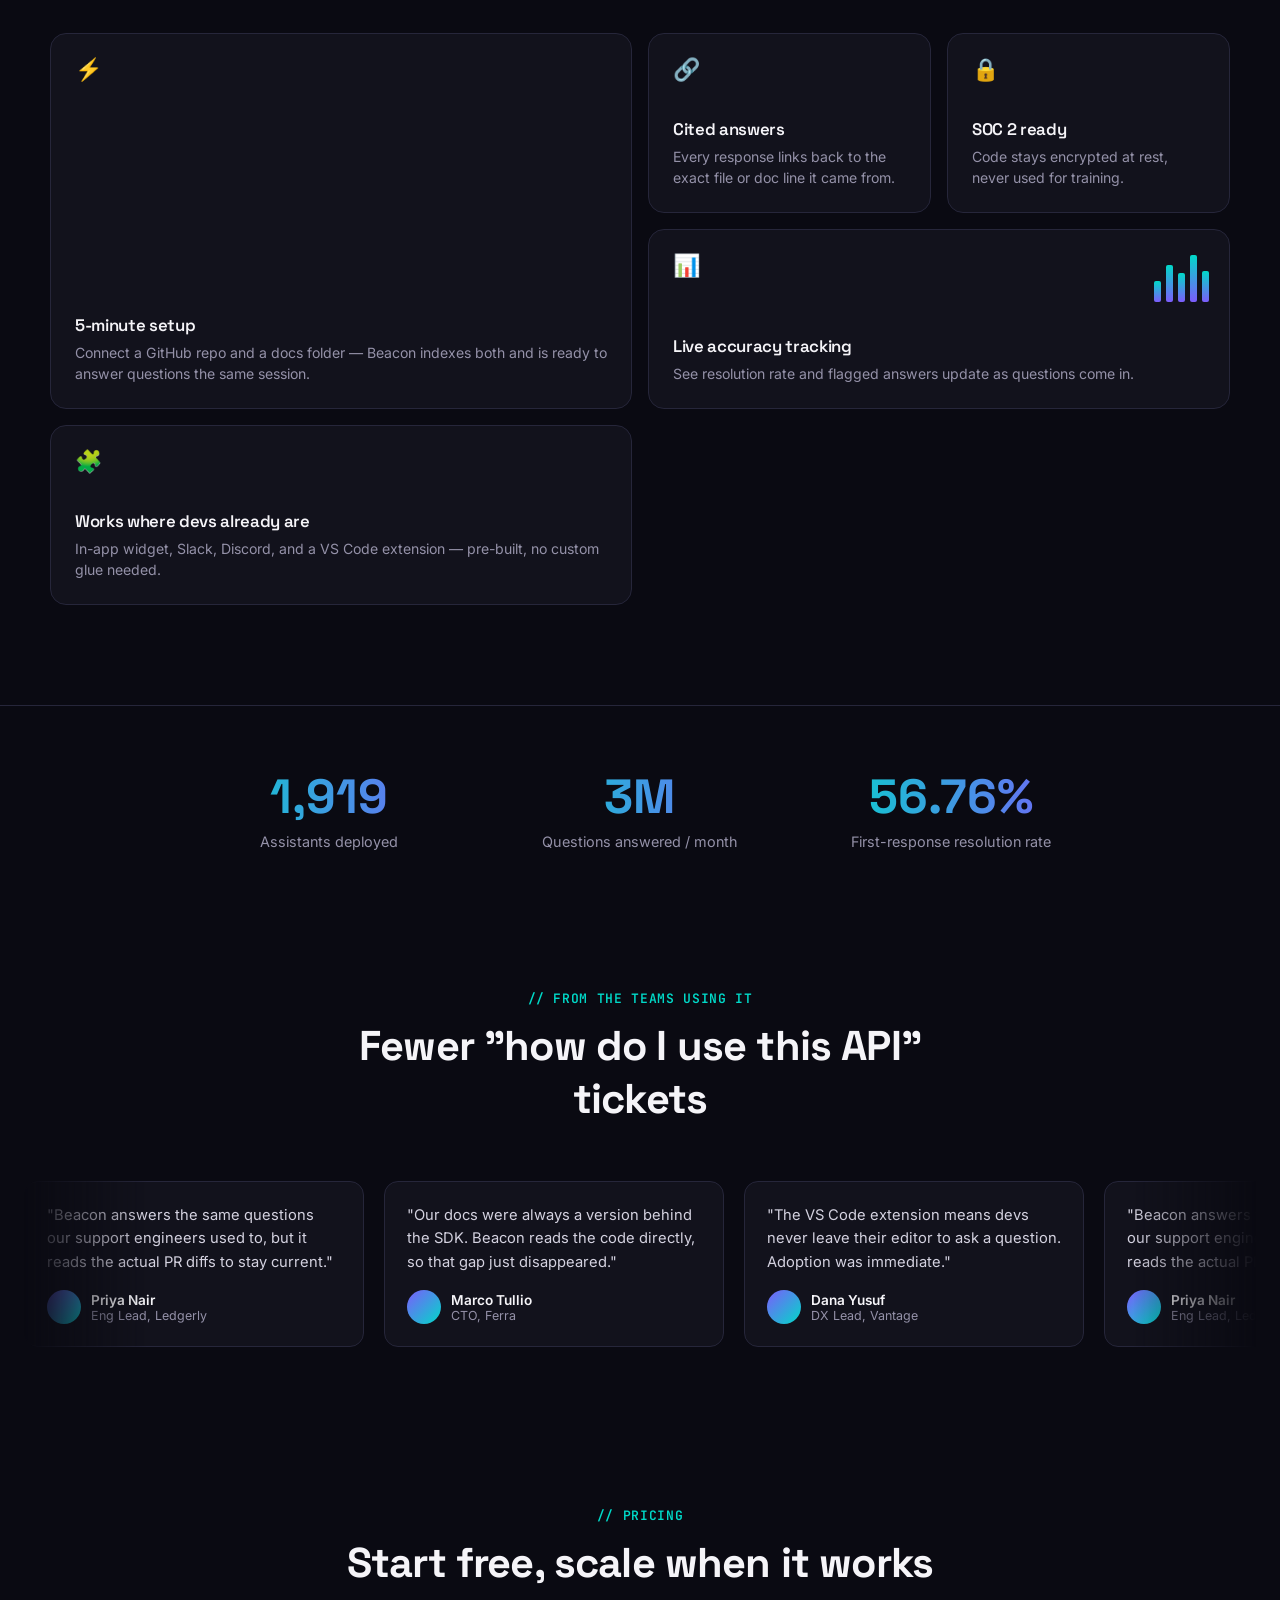
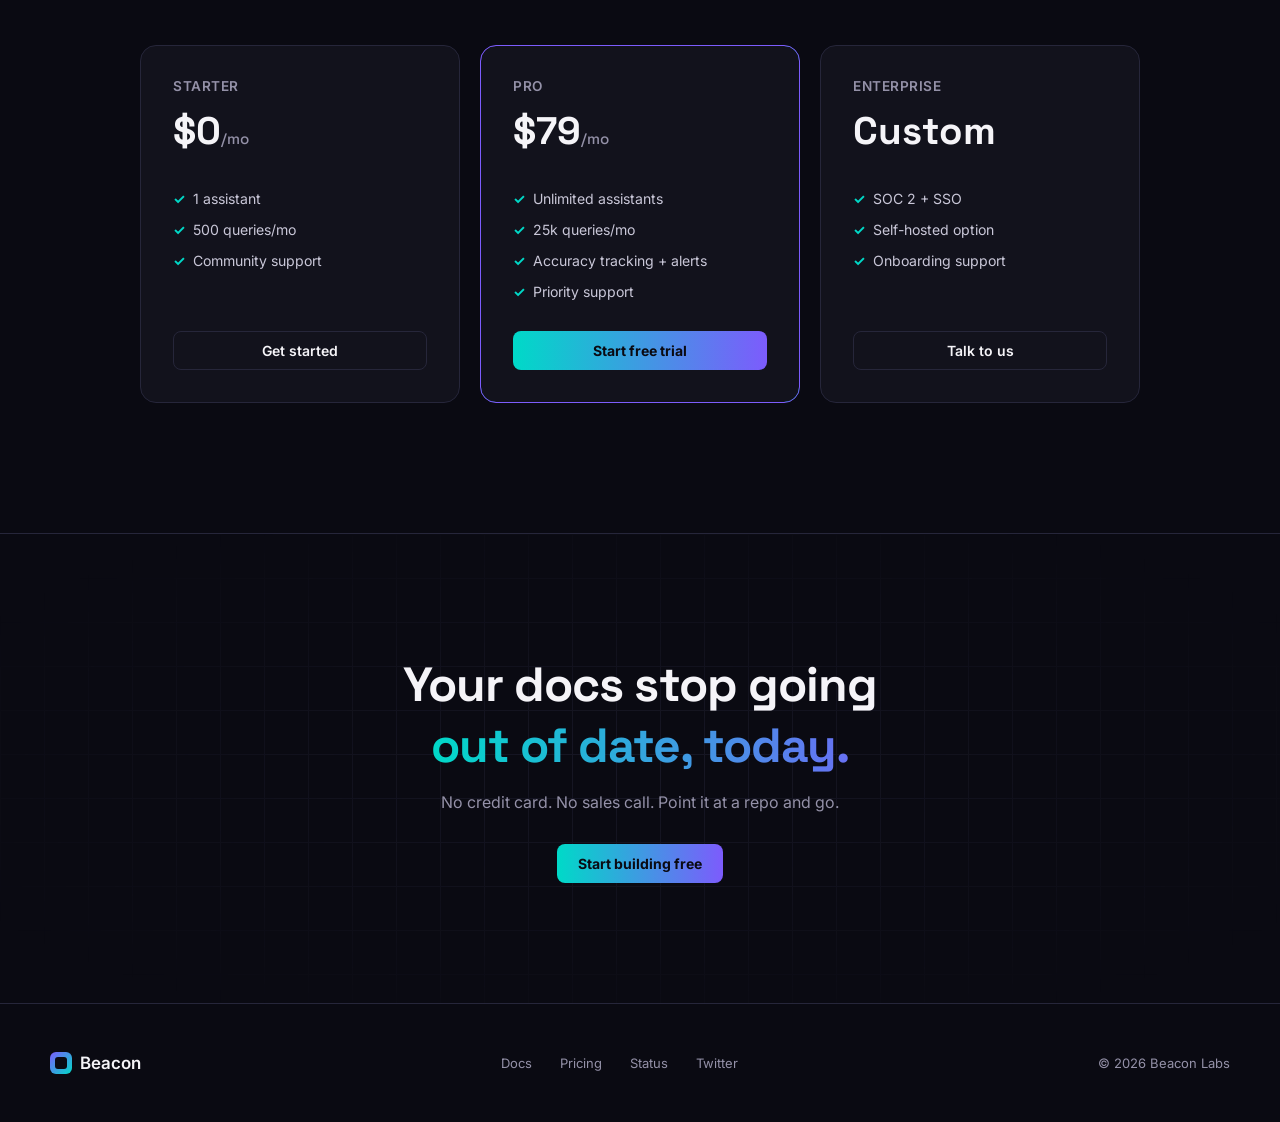
==== commit b3fe56e3: "demo.html" ====
--- a/index.html
+++ b/index.html
@@ -31,7 +31,7 @@
       </div>
       <div class="nav-links">
         <a href="#features">Features</a>
-        <a href="#demo">Demo</a>
+        <a href="demo.html">Demo</a>
         <a href="#pricing">Pricing</a>
         <a href="#faq">FAQ</a>
       </div>
@@ -45,7 +45,7 @@
 
   <div class="mobile-menu" id="mobileMenu">
     <a href="#features">Features</a>
-    <a href="#demo">Demo</a>
+    <a href="demo.html">Demo</a>
     <a href="#pricing">Pricing</a>
     <a href="#faq">FAQ</a>
     <a class="btn btn-shimmer btn-sm" href="#" style="margin-top:12px;">Get started</a>
@@ -59,7 +59,7 @@
       product — accurate, cited, and always in sync with your code.</p>
     <div class="hero-cta">
       <a class="btn btn-shimmer" href="#">Start building free</a>
-      <a class="btn btn-ghost" href="#demo">Watch it run →</a>
+      <a class="btn btn-ghost" href="demo.html">Watch it run →</a>
     </div>
 
     <div class="beam-stage">
@@ -174,18 +174,6 @@
     </div>
   </section>
 
-  <!-- DEMO -->
-  <section class="demo-section reveal" id="demo">
-    <div class="section-head">
-      <div class="eyebrow">// LIVE DEMO</div>
-      <h2>Connect a repo in one command</h2>
-    </div>
-    <div class="terminal">
-      <div class="terminal-top"><span></span><span></span><span></span></div>
-      <div class="terminal-body" id="typing"></div>
-    </div>
-  </section>
-
   <!-- STATS -->
   <section class="stats reveal">
     <div class="stats-grid">
--- a/styles.css
+++ b/styles.css
@@ -175,6 +175,76 @@
   .terminal-body .out{ color:var(--muted); }
   .caret{ display:inline-block; width:7px; height:16px; background:var(--cyan); vertical-align:middle; animation:blink 1s step-end infinite; }
   @keyframes blink{ 50%{ opacity:0; } }
+
+  /* ---------- DEMO GRID / CHAT WIDGET ---------- */
+  .demo-grid{ max-width:1100px; margin:36px auto 0; display:grid; grid-template-columns:1fr 1fr; gap:28px; align-items:start; }
+  .demo-grid .terminal{ margin:0; max-width:none; }
+
+  .chat-widget{
+    background:var(--surface); border:1px solid var(--border); border-radius:14px; overflow:hidden;
+    display:flex; flex-direction:column;
+  }
+  .chat-header{ display:flex; align-items:center; gap:10px; padding:14px 18px; border-bottom:1px solid var(--border); }
+  .chat-avatar{ width:30px; height:30px; border-radius:8px; background:linear-gradient(135deg, var(--violet), var(--cyan)); flex-shrink:0; }
+  .chat-title{ font-family:'Space Grotesk', sans-serif; font-weight:600; font-size:0.92rem; }
+  .chat-sub{ font-size:0.76rem; color:var(--muted); display:flex; align-items:center; gap:6px; margin-top:2px; }
+  .chat-dot{ width:6px; height:6px; border-radius:50%; background:var(--cyan); box-shadow:0 0 6px var(--cyan); flex-shrink:0; }
+
+  .chat-messages{ padding:18px; display:flex; flex-direction:column; gap:12px; min-height:150px; max-height:280px; overflow-y:auto; }
+  .chat-bubble{ font-size:0.86rem; line-height:1.6; padding:10px 14px; border-radius:12px; max-width:88%; }
+  .chat-bubble.bot{ background:var(--surface-2); border:1px solid var(--border); color:#d4d2e0; align-self:flex-start; border-bottom-left-radius:3px; }
+  .chat-bubble.user{ background:linear-gradient(120deg, var(--cyan), var(--violet)); color:var(--bg); font-weight:500; align-self:flex-end; border-bottom-right-radius:3px; }
+  .chat-bubble.fallback{ font-style:italic; color:var(--muted); }
+  .chat-bubble .mono{ font-size:0.82em; }
+
+  .chat-cite-chip{
+    display:inline-flex; align-items:center; justify-content:center; width:16px; height:16px; margin-left:3px;
+    background:rgba(0,217,200,0.15); color:var(--cyan); border:1px solid rgba(0,217,200,0.4); border-radius:50%;
+    font-size:9px; font-family:'JetBrains Mono', monospace; cursor:pointer; vertical-align:middle; transition:.2s;
+  }
+  .chat-cite-chip:hover{ background:var(--cyan); color:var(--bg); }
+
+  .chat-typing{ display:inline-flex; gap:4px; padding:2px 2px; }
+  .chat-typing span{ width:6px; height:6px; border-radius:50%; background:var(--muted); animation: typing-bounce 1.2s infinite ease-in-out; display:inline-block; }
+  .chat-typing span:nth-child(2){ animation-delay:.15s; }
+  .chat-typing span:nth-child(3){ animation-delay:.3s; }
+  @keyframes typing-bounce{ 0%,60%,100%{ transform:translateY(0); opacity:.5; } 30%{ transform:translateY(-4px); opacity:1; } }
+
+  .chat-source-panel{
+    margin:0 18px 0; padding:0 14px; background:#0d0d16; border:1px solid var(--border); border-radius:10px;
+    font-family:'JetBrains Mono', monospace; font-size:0.76rem; line-height:1.9; color:#c9c7d8;
+    max-height:0; opacity:0; overflow:hidden; border-width:0;
+    transition:max-height .3s ease, opacity .25s ease, padding .3s ease, margin .3s ease, border-width .3s ease;
+  }
+  .chat-source-panel.open{ max-height:180px; opacity:1; padding:12px 14px; margin:0 18px 14px; border-width:1px; }
+  .chat-source-panel .file-path{ color:var(--cyan); display:block; margin-bottom:6px; }
+  .chat-source-panel .ln{ color:#4a4a60; margin-right:10px; user-select:none; }
+  .chat-source-panel .hl{ background:rgba(124,92,252,0.18); color:#F5F4F8; border-radius:3px; padding:0 2px; }
+
+  .chat-suggestions{ display:flex; flex-wrap:wrap; gap:8px; padding:0 18px 14px; }
+  .chat-chip{
+    font-family:'Inter', sans-serif; font-size:0.76rem; color:var(--muted); background:var(--surface-2);
+    border:1px solid var(--border); border-radius:20px; padding:7px 13px; cursor:pointer; transition:.2s;
+  }
+  .chat-chip:hover{ border-color:var(--cyan); color:var(--text); }
+
+  .chat-input-row{ display:flex; gap:8px; padding:14px 18px; border-top:1px solid var(--border); }
+  .chat-input{
+    flex:1; min-width:0; background:var(--surface-2); border:1px solid var(--border); border-radius:10px; padding:10px 14px;
+    color:var(--text); font-family:'Inter', sans-serif; font-size:0.85rem; outline:none; transition:.2s;
+  }
+  .chat-input:focus{ border-color:var(--cyan); }
+  .chat-input::placeholder{ color:#5f5d74; }
+  .chat-send{
+    width:38px; height:38px; border-radius:10px; border:none; flex-shrink:0;
+    background:linear-gradient(120deg, var(--cyan), var(--violet)); color:var(--bg); font-size:16px; cursor:pointer;
+    display:flex; align-items:center; justify-content:center; transition:transform .15s;
+  }
+  .chat-send:hover{ transform:scale(1.06); }
+
+  @media (max-width:900px){
+    .demo-grid{ grid-template-columns:1fr; }
+  }
 
   /* ---------- STATS ---------- */
   .stats{ padding:60px 24px 120px; border-top:1px solid var(--border); }
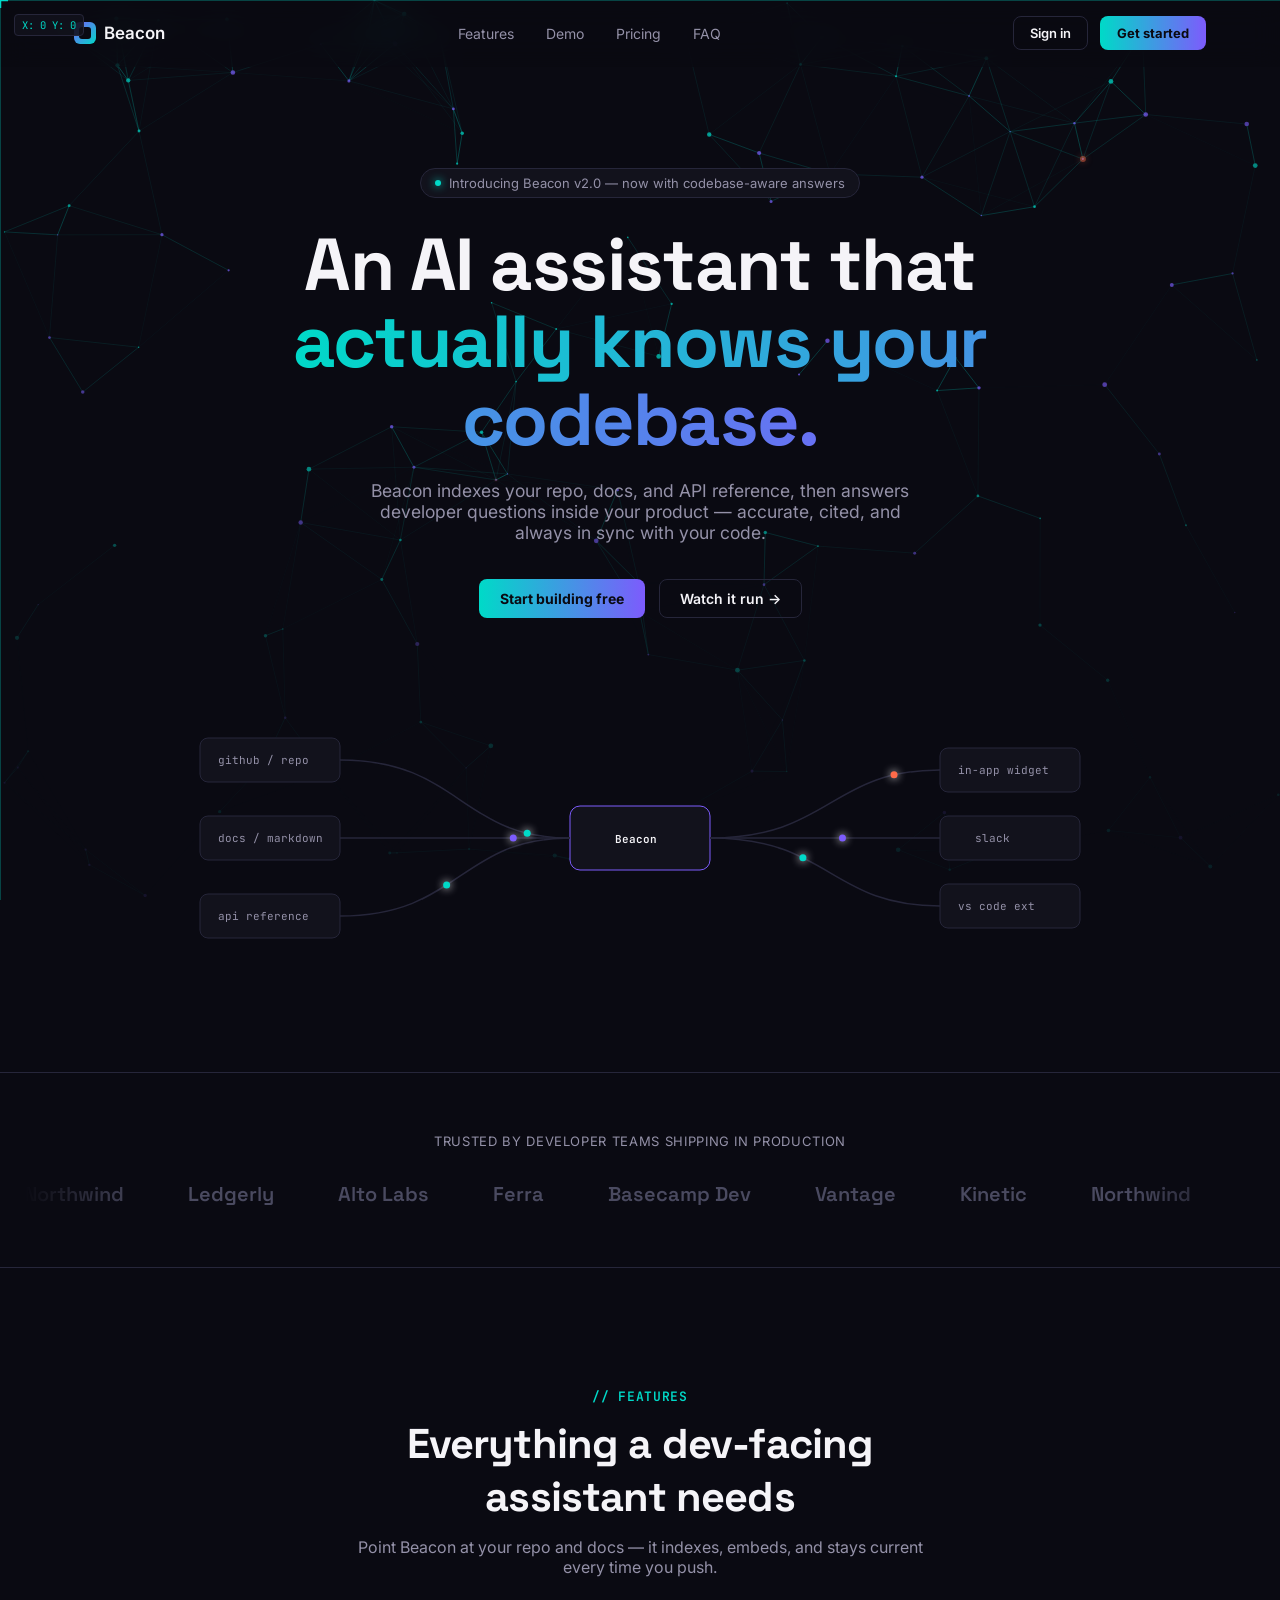
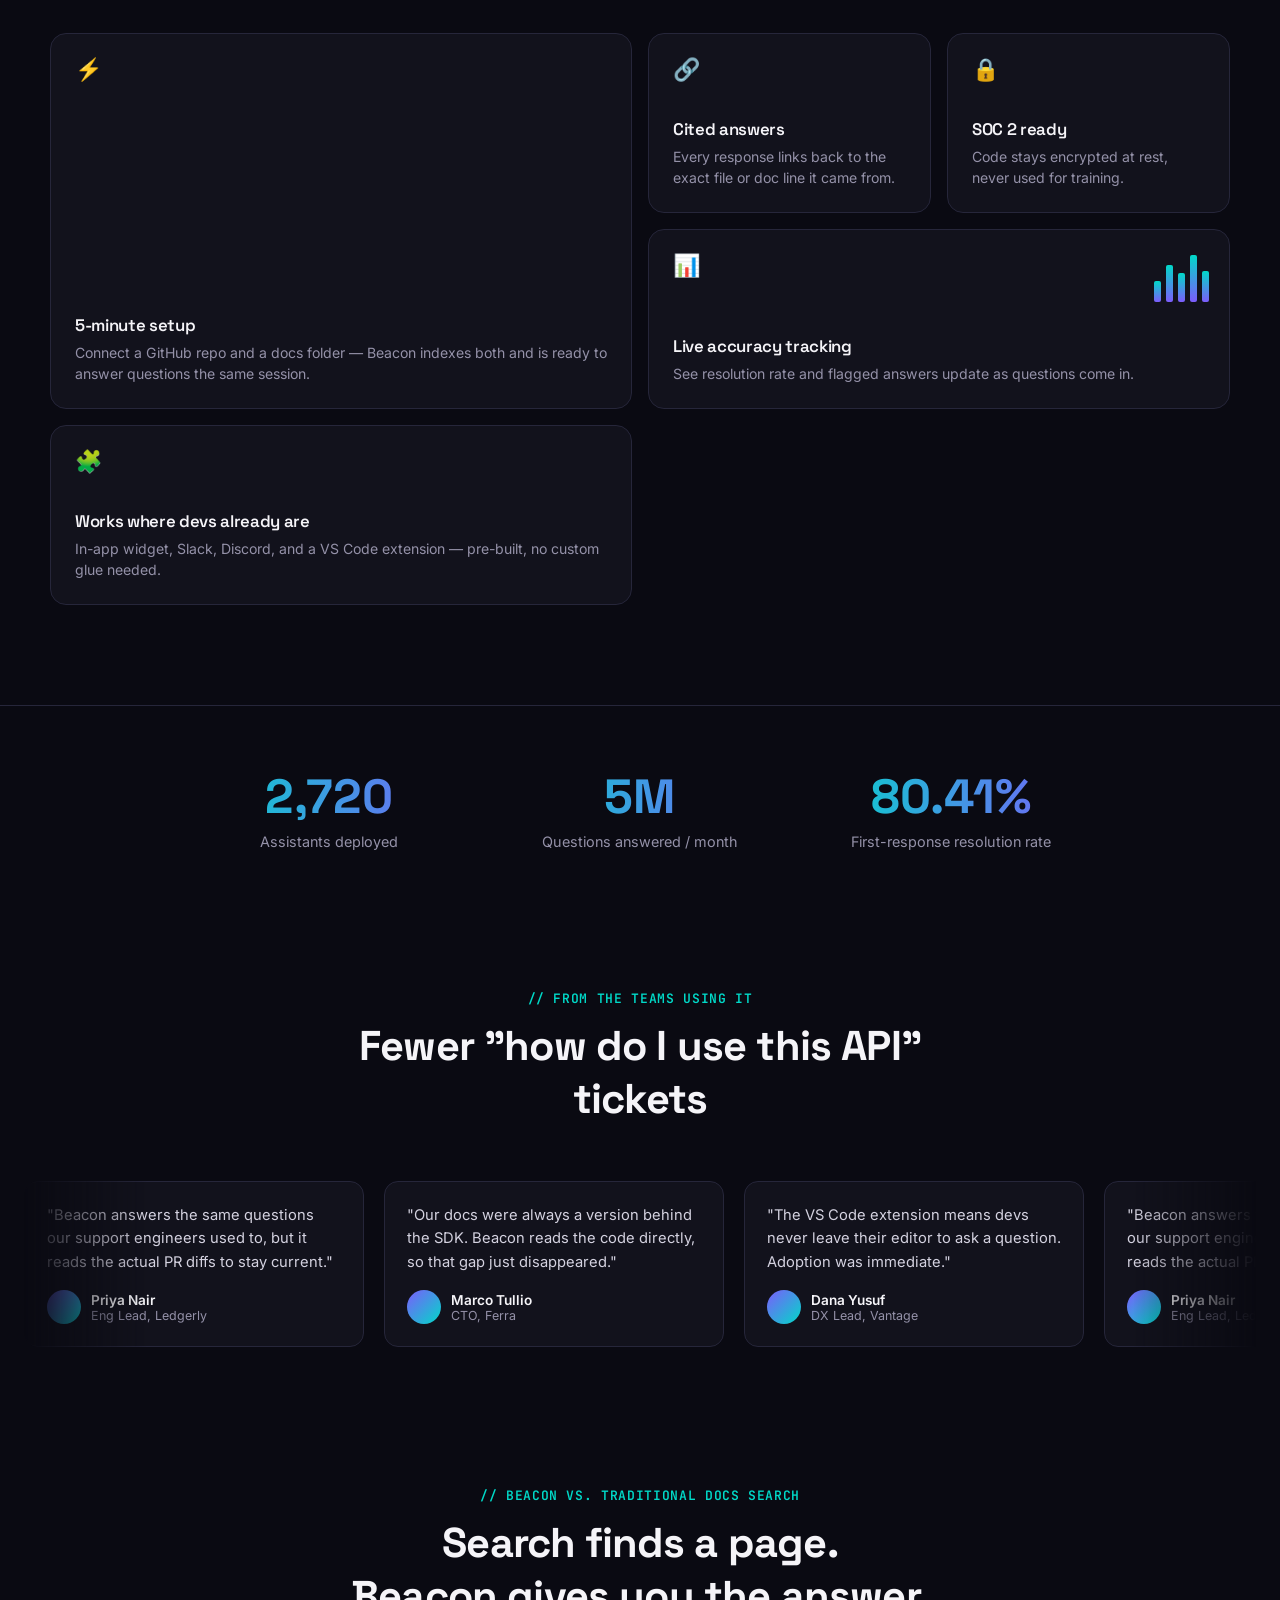
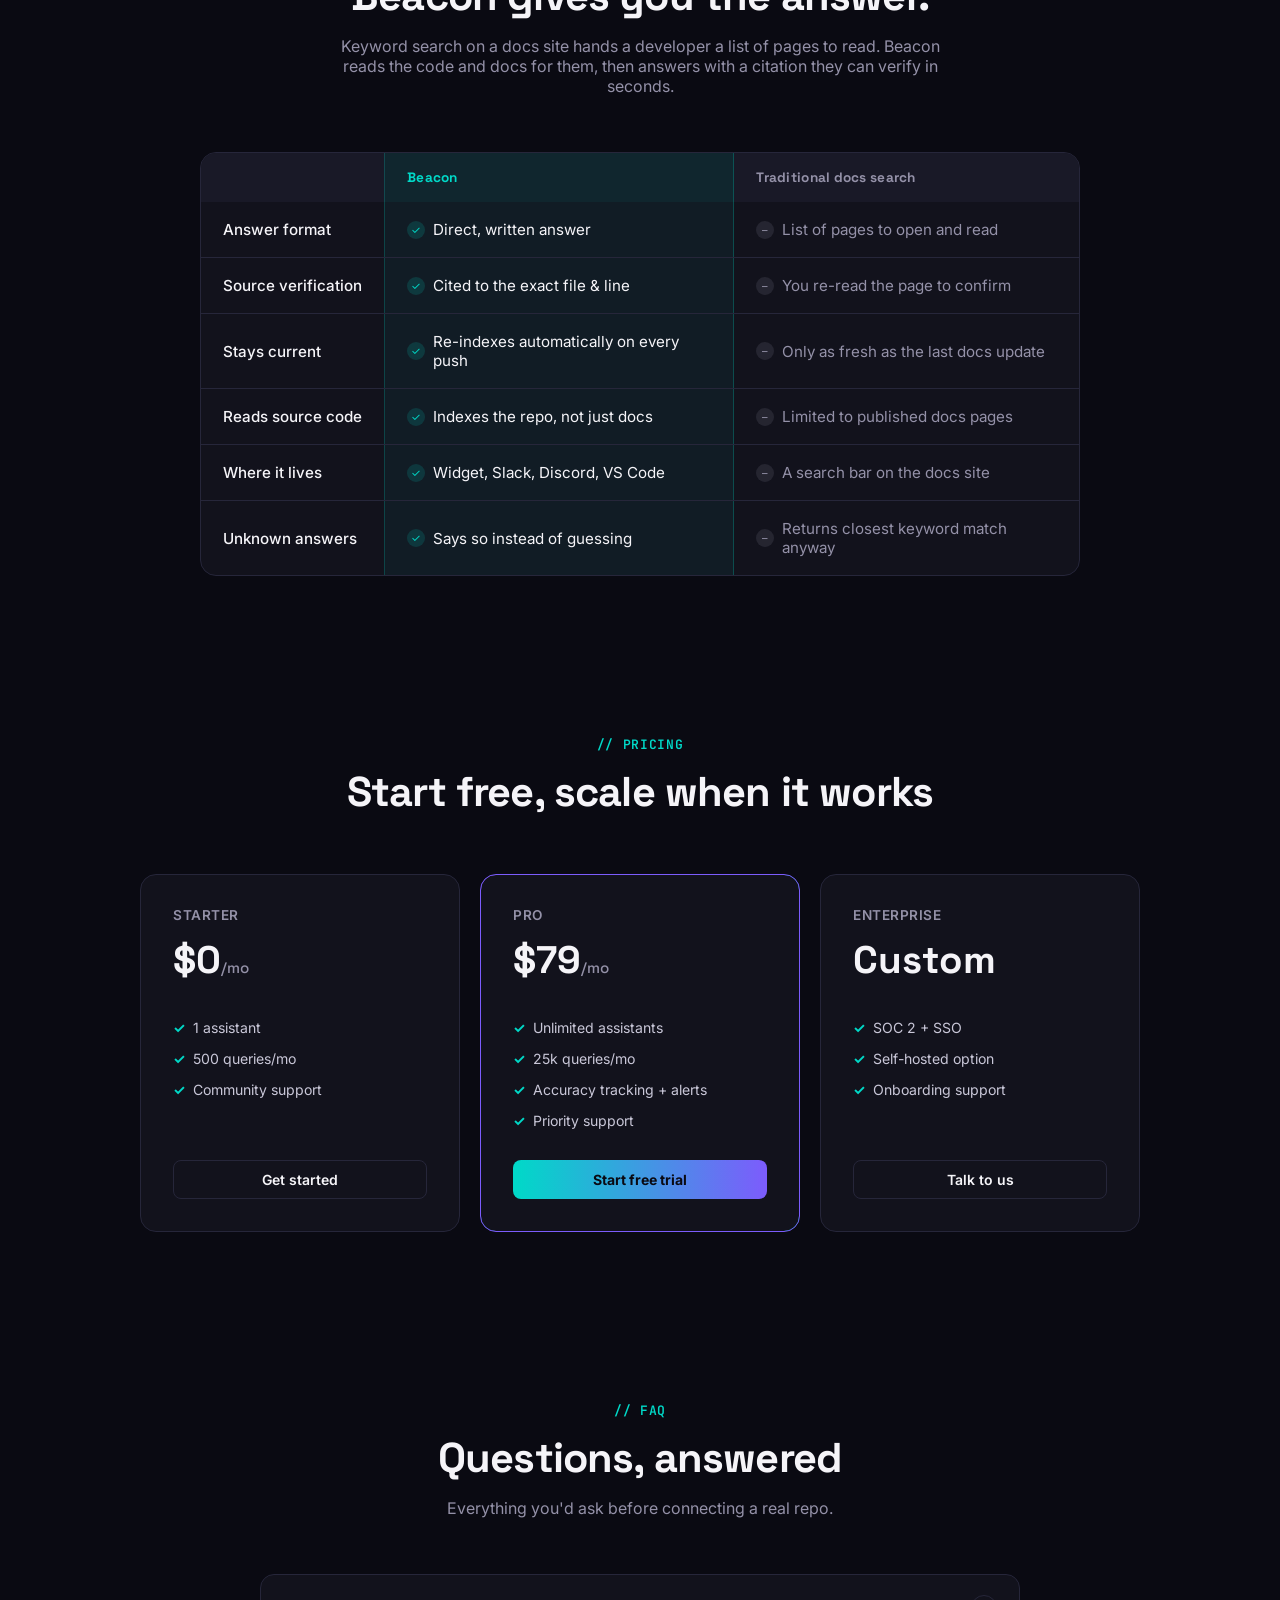
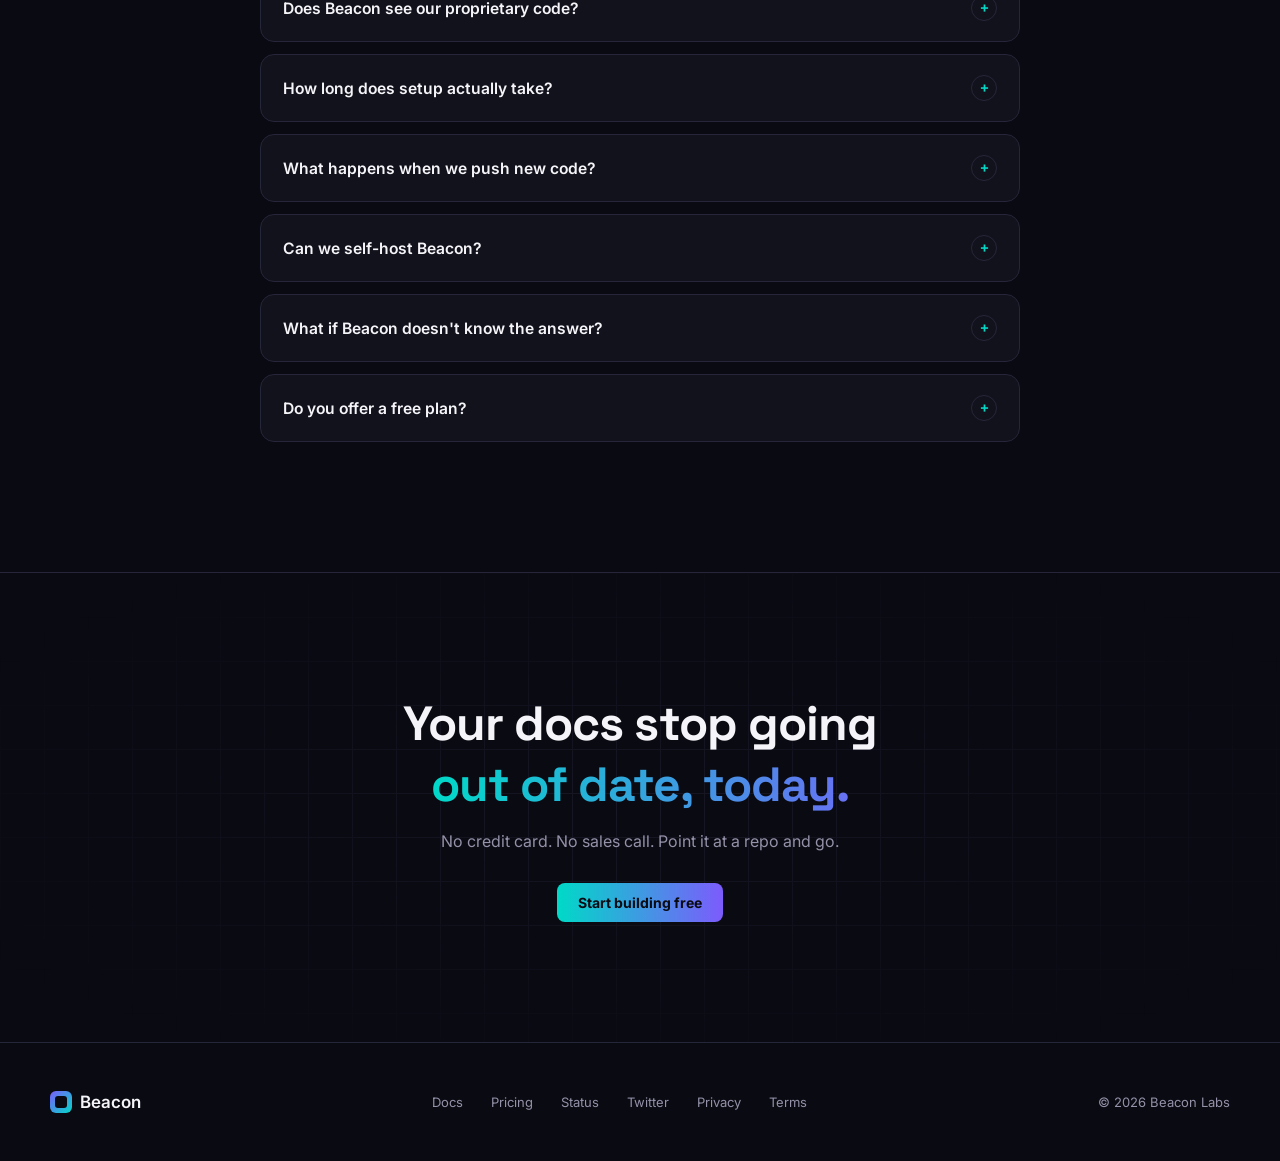
==== commit b3e330c5: "last commit of today" ====
--- a/index.html
+++ b/index.html
@@ -4,6 +4,12 @@
 <head>
   <meta charset="UTF-8">
   <meta name="viewport" content="width=device-width, initial-scale=1.0">
+  <meta name="description" content="Beacon indexes your repo, docs, and API reference, then answers developer questions inside your product — accurate, cited, and always in sync with your code.">
+  <link rel="icon" type="image/svg+xml" href="favicon.svg">
+  <meta property="og:type" content="website">
+  <meta property="og:title" content="Beacon — An AI assistant that knows your codebase">
+  <meta property="og:description" content="Beacon indexes your repo, docs, and API reference, then answers developer questions inside your product — accurate, cited, and always in sync with your code.">
+  <meta name="twitter:card" content="summary">
   <title>Beacon — An AI assistant that knows your codebase</title>
   <link rel="preconnect" href="https://fonts.googleapis.com">
   <link rel="preconnect" href="https://fonts.gstatic.com" crossorigin>
@@ -258,6 +264,83 @@
     </div>
   </section>
 
+  <!-- COMPARISON -->
+  <section class="comparison reveal" id="comparison">
+    <div class="section-head">
+      <div class="eyebrow">// BEACON VS. TRADITIONAL DOCS SEARCH</div>
+      <h2>Search finds a page.<br>Beacon gives you the answer.</h2>
+      <p>Keyword search on a docs site hands a developer a list of pages to read. Beacon reads the code and docs
+        for them, then answers with a citation they can verify in seconds.</p>
+    </div>
+    <div class="comparison-table-wrap">
+      <table class="comparison-table">
+        <thead>
+          <tr>
+            <th></th>
+            <th class="col-beacon">Beacon</th>
+            <th>Traditional docs search</th>
+          </tr>
+        </thead>
+        <tbody>
+          <tr>
+            <th scope="row">Answer format</th>
+            <td class="col-beacon">
+              <div class="comp-row-cell"><span class="comp-icon yes">✓</span>Direct, written answer</div>
+            </td>
+            <td>
+              <div class="comp-row-cell"><span class="comp-icon no">–</span>List of pages to open and read</div>
+            </td>
+          </tr>
+          <tr>
+            <th scope="row">Source verification</th>
+            <td class="col-beacon">
+              <div class="comp-row-cell"><span class="comp-icon yes">✓</span>Cited to the exact file &amp; line</div>
+            </td>
+            <td>
+              <div class="comp-row-cell"><span class="comp-icon no">–</span>You re-read the page to confirm</div>
+            </td>
+          </tr>
+          <tr>
+            <th scope="row">Stays current</th>
+            <td class="col-beacon">
+              <div class="comp-row-cell"><span class="comp-icon yes">✓</span>Re-indexes automatically on every push</div>
+            </td>
+            <td>
+              <div class="comp-row-cell"><span class="comp-icon no">–</span>Only as fresh as the last docs update</div>
+            </td>
+          </tr>
+          <tr>
+            <th scope="row">Reads source code</th>
+            <td class="col-beacon">
+              <div class="comp-row-cell"><span class="comp-icon yes">✓</span>Indexes the repo, not just docs</div>
+            </td>
+            <td>
+              <div class="comp-row-cell"><span class="comp-icon no">–</span>Limited to published docs pages</div>
+            </td>
+          </tr>
+          <tr>
+            <th scope="row">Where it lives</th>
+            <td class="col-beacon">
+              <div class="comp-row-cell"><span class="comp-icon yes">✓</span>Widget, Slack, Discord, VS Code</div>
+            </td>
+            <td>
+              <div class="comp-row-cell"><span class="comp-icon no">–</span>A search bar on the docs site</div>
+            </td>
+          </tr>
+          <tr>
+            <th scope="row">Unknown answers</th>
+            <td class="col-beacon">
+              <div class="comp-row-cell"><span class="comp-icon yes">✓</span>Says so instead of guessing</div>
+            </td>
+            <td>
+              <div class="comp-row-cell"><span class="comp-icon no">–</span>Returns closest keyword match anyway</div>
+            </td>
+          </tr>
+        </tbody>
+      </table>
+    </div>
+  </section>
+
   <!-- PRICING -->
   <section class="pricing reveal" id="pricing">
     <div class="section-head">
@@ -299,6 +382,41 @@
     </div>
   </section>
 
+  <!-- FAQ -->
+  <section class="faq reveal" id="faq">
+    <div class="section-head">
+      <div class="eyebrow">// FAQ</div>
+      <h2>Questions, answered</h2>
+      <p>Everything you'd ask before connecting a real repo.</p>
+    </div>
+    <div class="faq-list">
+      <details class="faq-item">
+        <summary>Does Beacon see our proprietary code?<span class="faq-icon">+</span></summary>
+        <div class="faq-answer">Yes — Beacon indexes whatever repo and docs folder you connect. Everything is encrypted per-tenant at rest and in transit, and it's never used to train any model. See the Security page for the full breakdown.</div>
+      </details>
+      <details class="faq-item">
+        <summary>How long does setup actually take?<span class="faq-icon">+</span></summary>
+        <div class="faq-answer">Most teams are answering real questions in the same session — connect a repo, point it at a docs folder, and indexing starts immediately. No export step, no implementation call.</div>
+      </details>
+      <details class="faq-item">
+        <summary>What happens when we push new code?<span class="faq-icon">+</span></summary>
+        <div class="faq-answer">A push triggers re-indexing automatically, scoped to just the files that changed — not the whole repo — so answers stay current within minutes.</div>
+      </details>
+      <details class="faq-item">
+        <summary>Can we self-host Beacon?<span class="faq-icon">+</span></summary>
+        <div class="faq-answer">Self-hosting is available on the Enterprise tier, alongside SSO and audit logs. Talk to us for details on deployment options.</div>
+      </details>
+      <details class="faq-item">
+        <summary>What if Beacon doesn't know the answer?<span class="faq-icon">+</span></summary>
+        <div class="faq-answer">It says so instead of guessing. Beacon only answers from a grounded, cited source — if it can't find one, it tells the developer rather than filling the gap.</div>
+      </details>
+      <details class="faq-item">
+        <summary>Do you offer a free plan?<span class="faq-icon">+</span></summary>
+        <div class="faq-answer">Yes — the Starter tier is free forever, with one assistant and 500 queries a month, no credit card required.</div>
+      </details>
+    </div>
+  </section>
+
   <!-- FINAL CTA -->
   <section class="final-cta reveal">
     <div class="grid-bg"></div>
@@ -317,6 +435,8 @@
         <a href="#">Pricing</a>
         <a href="#">Status</a>
         <a href="#">Twitter</a>
+        <a href="#">Privacy</a>
+        <a href="#">Terms</a>
       </div>
       <div style="font-size:13px; color:var(--muted);">© 2026 Beacon Labs</div>
     </div>
--- a/styles.css
+++ b/styles.css
@@ -1,4 +1,4 @@
-:root{
+:root {
     --bg: #0A0A12;
     --surface: #12121C;
     --surface-2: #191927;
@@ -8,463 +8,1774 @@
     --warm: #FF6B4A;
     --text: #F5F4F8;
     --muted: #9491A8;
-  }
-  *{box-sizing:border-box; margin:0; padding:0;}
-  html{scroll-behavior:smooth;}
-  body{
-    background:var(--bg);
-    color:var(--text);
-    font-family:'Inter', sans-serif;
-    overflow-x:hidden;
-  }
-  h1,h2,h3, .display{
-    font-family:'Space Grotesk', sans-serif;
-    letter-spacing:-0.02em;
-  }
-  code, .mono{ font-family:'JetBrains Mono', monospace; }
-  a{color:inherit; text-decoration:none;}
-  .wrap{max-width:1180px; margin:0 auto; padding:0 24px;}
-  section{position:relative;}
-
-  /* ---------- NAV ---------- */
-  nav{
-    position:fixed; top:0; left:0; right:0; z-index:100;
+}
+
+* {
+    box-sizing: border-box;
+    margin: 0;
+    padding: 0;
+}
+
+html {
+    scroll-behavior: smooth;
+}
+
+body {
+    background: var(--bg);
+    color: var(--text);
+    font-family: 'Inter', sans-serif;
+    overflow-x: hidden;
+}
+
+h1,
+h2,
+h3,
+.display {
+    font-family: 'Space Grotesk', sans-serif;
+    letter-spacing: -0.02em;
+}
+
+code,
+.mono {
+    font-family: 'JetBrains Mono', monospace;
+}
+
+a {
+    color: inherit;
+    text-decoration: none;
+}
+
+.wrap {
+    max-width: 1180px;
+    margin: 0 auto;
+    padding: 0 24px;
+}
+
+section {
+    position: relative;
+}
+
+/* ---------- NAV ---------- */
+nav {
+    position: fixed;
+    top: 0;
+    left: 0;
+    right: 0;
+    z-index: 100;
     backdrop-filter: blur(14px);
-    background: rgba(10,10,18,0.55);
-    border-bottom:1px solid transparent;
+    background: rgba(10, 10, 18, 0.55);
+    border-bottom: 1px solid transparent;
     transition: border-color .3s ease, background .3s ease;
-  }
-  nav.scrolled{ border-color: var(--border); background: rgba(10,10,18,0.85); }
-  .nav-inner{
-    max-width:1180px; margin:0 auto; padding:16px 24px;
-    display:flex; align-items:center; justify-content:space-between;
-  }
-  .logo{ display:flex; align-items:center; gap:8px; font-weight:600; font-size:17px; }
-  .logo-mark{
-    width:22px; height:22px; border-radius:6px;
+}
+
+nav.scrolled {
+    border-color: var(--border);
+    background: rgba(10, 10, 18, 0.85);
+}
+
+.nav-inner {
+    max-width: 1180px;
+    margin: 0 auto;
+    padding: 16px 24px;
+    display: flex;
+    align-items: center;
+    justify-content: space-between;
+}
+
+.logo {
+    display: flex;
+    align-items: center;
+    gap: 8px;
+    font-weight: 600;
+    font-size: 17px;
+}
+
+.logo-mark {
+    width: 22px;
+    height: 22px;
+    border-radius: 6px;
     background: linear-gradient(135deg, var(--violet), var(--cyan));
-    position:relative;
-  }
-  .logo-mark::after{
-    content:''; position:absolute; inset:5px;
-    background:var(--bg); border-radius:3px;
-  }
-  .nav-links{ display:flex; gap:32px; font-size:14px; color:var(--muted); }
-  .nav-links a:hover{ color:var(--text); }
-  .nav-cta{ display:flex; gap:12px; align-items:center; }
-
-  .btn{
-    display:inline-flex; align-items:center; justify-content:center;
-    padding:10px 20px; border-radius:8px; font-size:14px; font-weight:600;
-    cursor:pointer; border:1px solid transparent; white-space:nowrap;
-  }
-  .btn-ghost{ color:var(--text); border-color:var(--border); }
-  .btn-ghost:hover{ background:var(--surface-2); }
-  .btn-shimmer{
-    position:relative; overflow:hidden; color:var(--bg);
+    position: relative;
+}
+
+.logo-mark::after {
+    content: '';
+    position: absolute;
+    inset: 5px;
+    background: var(--bg);
+    border-radius: 3px;
+}
+
+.nav-links {
+    display: flex;
+    gap: 32px;
+    font-size: 14px;
+    color: var(--muted);
+}
+
+.nav-links a:hover {
+    color: var(--text);
+}
+
+.nav-cta {
+    display: flex;
+    gap: 12px;
+    align-items: center;
+}
+
+.btn {
+    display: inline-flex;
+    align-items: center;
+    justify-content: center;
+    padding: 10px 20px;
+    border-radius: 8px;
+    font-size: 14px;
+    font-weight: 600;
+    cursor: pointer;
+    border: 1px solid transparent;
+    white-space: nowrap;
+}
+
+.btn-ghost {
+    color: var(--text);
+    border-color: var(--border);
+}
+
+.btn-ghost:hover {
+    background: var(--surface-2);
+}
+
+.btn-shimmer {
+    position: relative;
+    overflow: hidden;
+    color: var(--bg);
     background: linear-gradient(90deg, var(--cyan), var(--violet), var(--cyan));
-    background-size:200% 100%;
+    background-size: 200% 100%;
     animation: shimmer 3.5s linear infinite;
-    font-weight:700;
-  }
-  @keyframes shimmer{ 0%{background-position:0% 50%;} 100%{background-position:200% 50%;} }
-  .btn-sm{ padding:8px 16px; font-size:13px; }
-
-  /* ---------- HERO ---------- */
-  .hero{
-    padding:168px 24px 100px;
-    display:flex; flex-direction:column; align-items:center; text-align:center;
-    position:relative;
-  }
-  .particles-canvas{
-    position:fixed; inset:0; width:100vw; height:100vh; z-index:-1; pointer-events:none;
-    mask-image: radial-gradient(ellipse 90% 70% at 50% 20%, black 45%, rgba(0,0,0,0.35) 80%, rgba(0,0,0,0.15) 100%);
-  }
-  .badge{
-    display:inline-flex; align-items:center; gap:8px;
-    padding:6px 14px; border-radius:999px; font-size:13px;
-    border:1px solid var(--border); background:var(--surface);
-    color:var(--muted); margin-bottom:28px; position:relative; z-index:1;
+    font-weight: 700;
+}
+
+@keyframes shimmer {
+    0% {
+        background-position: 0% 50%;
+    }
+
+    100% {
+        background-position: 200% 50%;
+    }
+}
+
+.btn-sm {
+    padding: 8px 16px;
+    font-size: 13px;
+}
+
+/* ---------- HERO ---------- */
+.hero {
+    padding: 168px 24px 100px;
+    display: flex;
+    flex-direction: column;
+    align-items: center;
+    text-align: center;
+    position: relative;
+}
+
+.particles-canvas {
+    position: fixed;
+    inset: 0;
+    width: 100vw;
+    height: 100vh;
+    z-index: -1;
+    pointer-events: none;
+    mask-image: radial-gradient(ellipse 90% 70% at 50% 20%, black 45%, rgba(0, 0, 0, 0.35) 80%, rgba(0, 0, 0, 0.15) 100%);
+}
+
+.badge {
+    display: inline-flex;
+    align-items: center;
+    gap: 8px;
+    padding: 6px 14px;
+    border-radius: 999px;
+    font-size: 13px;
+    border: 1px solid var(--border);
+    background: var(--surface);
+    color: var(--muted);
+    margin-bottom: 28px;
+    position: relative;
+    z-index: 1;
     animation: pulse-badge 3s ease-in-out infinite;
-  }
-  @keyframes pulse-badge{ 0%,100%{border-color:var(--border);} 50%{border-color:#3a3a52;} }
-  .badge .dot{ width:6px; height:6px; border-radius:50%; background:var(--cyan); box-shadow:0 0 8px var(--cyan); }
-
-  .hero h1{
-    font-size:clamp(2.4rem, 6vw, 4.6rem);
-    line-height:1.05; font-weight:700; max-width:900px; z-index:1;
-  }
-  .gradient-text{
+}
+
+@keyframes pulse-badge {
+
+    0%,
+    100% {
+        border-color: var(--border);
+    }
+
+    50% {
+        border-color: #3a3a52;
+    }
+}
+
+.badge .dot {
+    width: 6px;
+    height: 6px;
+    border-radius: 50%;
+    background: var(--cyan);
+    box-shadow: 0 0 8px var(--cyan);
+}
+
+.hero h1 {
+    font-size: clamp(2.4rem, 6vw, 4.6rem);
+    line-height: 1.05;
+    font-weight: 700;
+    max-width: 900px;
+    z-index: 1;
+}
+
+.gradient-text {
     background: linear-gradient(90deg, var(--cyan), var(--violet) 60%, var(--warm));
-    background-size:200% auto;
-    -webkit-background-clip:text; background-clip:text; color:transparent;
+    background-size: 200% auto;
+    -webkit-background-clip: text;
+    background-clip: text;
+    color: transparent;
     animation: gradient-move 6s ease infinite;
-  }
-  @keyframes gradient-move{ 0%,100%{background-position:0% 50%;} 50%{background-position:100% 50%;} }
-
-  .hero p.sub{
-    margin-top:22px; font-size:1.1rem; color:var(--muted); max-width:560px; z-index:1;
-  }
-  .hero-cta{ display:flex; gap:14px; margin-top:36px; z-index:1; }
-
-  /* ---------- BEAM DIAGRAM (signature element) ---------- */
-  .beam-stage{
-    margin-top:90px; width:100%; max-width:920px; z-index:1;
-    position:relative;
-  }
-  .beam-stage svg{ width:100%; height:auto; overflow:visible; }
-  .node-label{ font-size:11px; fill:var(--muted); font-family:'JetBrains Mono', monospace; }
-  .node-box{ fill:var(--surface); stroke:var(--border); stroke-width:1; }
-  .node-box.center{ stroke:var(--violet); }
-  .beam-path{ stroke-width:1.5; fill:none; }
-  .beam-dot{ filter:drop-shadow(0 0 4px currentColor); }
-
-  /* ---------- LOGOS MARQUEE ---------- */
-  .logos-section{ padding:60px 24px; border-top:1px solid var(--border); border-bottom:1px solid var(--border); }
-  .logos-label{ text-align:center; font-size:13px; color:var(--muted); margin-bottom:32px; letter-spacing:0.05em; text-transform:uppercase; }
-  .marquee{ overflow:hidden; position:relative; -webkit-mask-image: linear-gradient(90deg, transparent, black 10%, black 90%, transparent); mask-image: linear-gradient(90deg, transparent, black 10%, black 90%, transparent); }
-  .marquee-track{ display:flex; gap:64px; width:max-content; animation: scroll-left 26s linear infinite; }
-  @keyframes scroll-left{ from{ transform:translateX(0);} to{ transform:translateX(-50%);} }
-  .marquee-track span{ font-family:'Space Grotesk', sans-serif; font-weight:600; font-size:20px; color:#4a4a60; white-space:nowrap; }
-
-  /* ---------- FEATURES BENTO ---------- */
-  .section-head{ text-align:center; max-width:600px; margin:0 auto 56px; }
-  .eyebrow{ color:var(--cyan); font-size:13px; font-weight:600; font-family:'JetBrains Mono', monospace; letter-spacing:0.05em; margin-bottom:12px; }
-  .section-head h2{ font-size:clamp(1.8rem,4vw,2.6rem); font-weight:700; }
-  .section-head p{ color:var(--muted); margin-top:14px; font-size:1rem; }
-
-  .features{ padding:120px 24px 100px; }
-  .bento{
-    display:grid; grid-template-columns:repeat(4, 1fr); grid-auto-rows:180px;
-    gap:16px; max-width:1180px; margin:0 auto;
-  }
-  .bento-card{
-    background:var(--surface); border:1px solid var(--border); border-radius:16px;
-    padding:24px; position:relative; overflow:hidden;
+}
+
+@keyframes gradient-move {
+
+    0%,
+    100% {
+        background-position: 0% 50%;
+    }
+
+    50% {
+        background-position: 100% 50%;
+    }
+}
+
+.hero p.sub {
+    margin-top: 22px;
+    font-size: 1.1rem;
+    color: var(--muted);
+    max-width: 560px;
+    z-index: 1;
+}
+
+.hero-cta {
+    display: flex;
+    gap: 14px;
+    margin-top: 36px;
+    z-index: 1;
+}
+
+/* ---------- BEAM DIAGRAM (signature element) ---------- */
+.beam-stage {
+    margin-top: 90px;
+    width: 100%;
+    max-width: 920px;
+    z-index: 1;
+    position: relative;
+}
+
+.beam-stage svg {
+    width: 100%;
+    height: auto;
+    overflow: visible;
+}
+
+.node-label {
+    font-size: 11px;
+    fill: var(--muted);
+    font-family: 'JetBrains Mono', monospace;
+}
+
+.node-box {
+    fill: var(--surface);
+    stroke: var(--border);
+    stroke-width: 1;
+}
+
+.node-box.center {
+    stroke: var(--violet);
+}
+
+.beam-path {
+    stroke-width: 1.5;
+    fill: none;
+}
+
+.beam-dot {
+    filter: drop-shadow(0 0 4px currentColor);
+}
+
+/* ---------- LOGOS MARQUEE ---------- */
+.logos-section {
+    padding: 60px 24px;
+    border-top: 1px solid var(--border);
+    border-bottom: 1px solid var(--border);
+}
+
+.logos-label {
+    text-align: center;
+    font-size: 13px;
+    color: var(--muted);
+    margin-bottom: 32px;
+    letter-spacing: 0.05em;
+    text-transform: uppercase;
+}
+
+.marquee {
+    overflow: hidden;
+    position: relative;
+    -webkit-mask-image: linear-gradient(90deg, transparent, black 10%, black 90%, transparent);
+    mask-image: linear-gradient(90deg, transparent, black 10%, black 90%, transparent);
+}
+
+.marquee-track {
+    display: flex;
+    gap: 64px;
+    width: max-content;
+    animation: scroll-left 26s linear infinite;
+}
+
+@keyframes scroll-left {
+    from {
+        transform: translateX(0);
+    }
+
+    to {
+        transform: translateX(-50%);
+    }
+}
+
+.marquee-track span {
+    font-family: 'Space Grotesk', sans-serif;
+    font-weight: 600;
+    font-size: 20px;
+    color: #4a4a60;
+    white-space: nowrap;
+}
+
+/* ---------- COMPARISON TABLE ---------- */
+.comparison {
+    padding: 20px 24px 120px;
+}
+
+.comparison-table-wrap {
+    max-width: 880px;
+    margin: 0 auto;
+    border: 1px solid var(--border);
+    border-radius: 16px;
+    overflow: hidden;
+    overflow-x: auto;
+    background: var(--surface);
+}
+
+.comparison-table {
+    width: 100%;
+    border-collapse: collapse;
+}
+
+.comparison-table th,
+.comparison-table td {
+    padding: 18px 22px;
+    text-align: left;
+    border-bottom: 1px solid var(--border);
+    font-size: 0.95rem;
+}
+
+.comparison-table tr:last-child th,
+.comparison-table tr:last-child td {
+    border-bottom: none;
+}
+
+.comparison-table thead th {
+    font-family: 'Space Grotesk', sans-serif;
+    font-size: 0.85rem;
+    letter-spacing: 0.02em;
+    color: var(--muted);
+    background: var(--surface-2);
+    padding: 16px 22px;
+}
+
+.comparison-table thead th:first-child {
+    color: var(--text);
+}
+
+.comparison-table th.col-beacon,
+.comparison-table td.col-beacon {
+    background: rgba(0, 217, 200, 0.05);
+    border-left: 1px solid rgba(0, 217, 200, 0.25);
+    border-right: 1px solid rgba(0, 217, 200, 0.25);
+}
+
+.comparison-table thead th.col-beacon {
+    color: var(--cyan);
+    background: rgba(0, 217, 200, 0.1);
+}
+
+.comparison-table tbody th {
+    font-weight: 500;
+    color: var(--text);
+    white-space: nowrap;
+}
+
+.comparison-table td {
+    color: var(--muted);
+}
+
+.comparison-table td.col-beacon {
+    color: var(--text);
+}
+
+.comp-icon {
+    display: inline-flex;
+    align-items: center;
+    justify-content: center;
+    width: 18px;
+    height: 18px;
+    border-radius: 50%;
+    font-size: 11px;
+    margin-right: 8px;
+    flex-shrink: 0;
+}
+
+.comp-icon.yes {
+    background: rgba(0, 217, 200, 0.15);
+    color: var(--cyan);
+}
+
+.comp-icon.no {
+    background: rgba(148, 145, 168, 0.15);
+    color: var(--muted);
+}
+
+.comp-row-cell {
+    display: flex;
+    align-items: center;
+}
+
+@media (max-width: 640px) {
+    .comparison-table th,
+    .comparison-table td {
+        padding: 14px 14px;
+        font-size: 0.85rem;
+    }
+}
+
+/* ---------- FEATURES BENTO ---------- */
+.section-head {
+    text-align: center;
+    max-width: 600px;
+    margin: 0 auto 56px;
+}
+
+.eyebrow {
+    color: var(--cyan);
+    font-size: 13px;
+    font-weight: 600;
+    font-family: 'JetBrains Mono', monospace;
+    letter-spacing: 0.05em;
+    margin-bottom: 12px;
+}
+
+.section-head h2 {
+    font-size: clamp(1.8rem, 4vw, 2.6rem);
+    font-weight: 700;
+}
+
+.section-head p {
+    color: var(--muted);
+    margin-top: 14px;
+    font-size: 1rem;
+}
+
+.features {
+    padding: 120px 24px 100px;
+}
+
+.bento {
+    display: grid;
+    grid-template-columns: repeat(4, 1fr);
+    grid-auto-rows: 180px;
+    gap: 16px;
+    max-width: 1180px;
+    margin: 0 auto;
+}
+
+.bento-card {
+    background: var(--surface);
+    border: 1px solid var(--border);
+    border-radius: 16px;
+    padding: 24px;
+    position: relative;
+    overflow: hidden;
     transition: border-color .25s ease, transform .25s ease;
-    display:flex; flex-direction:column; justify-content:flex-end;
-  }
-  .bento-card:hover{ border-color:#3a3a52; transform:translateY(-2px); }
-  .bento-card h3{ font-size:1.05rem; font-weight:600; margin-bottom:6px; }
-  .bento-card p{ font-size:0.88rem; color:var(--muted); line-height:1.5; }
-  .bento-card .icon{ position:absolute; top:22px; left:24px; font-size:22px; }
-  .b1{ grid-column:span 2; grid-row:span 2; }
-  .b2{ grid-column:span 2; }
-  .b3{ grid-column:span 1; }
-  .b4{ grid-column:span 1; }
-  .b5{ grid-column:span 2; }
-
-  .mini-chart{ display:flex; align-items:flex-end; gap:5px; height:52px; position:absolute; right:20px; top:20px; }
-  .mini-chart div{ width:7px; background:linear-gradient(180deg, var(--cyan), var(--violet)); border-radius:2px; animation: bar-grow 2.4s ease-in-out infinite alternate; }
-
-  @keyframes bar-grow{ from{ transform:scaleY(0.4);} to{ transform:scaleY(1);} }
-
-  /* ---------- DEMO TERMINAL ---------- */
-  .demo-section{ padding:60px 24px 120px; }
-  .terminal{
-    max-width:820px; margin:0 auto; background:var(--surface); border:1px solid var(--border);
-    border-radius:14px; overflow:hidden;
-  }
-  .terminal-top{ display:flex; gap:7px; padding:14px 18px; border-bottom:1px solid var(--border); }
-  .terminal-top span{ width:11px; height:11px; border-radius:50%; }
-  .terminal-top span:nth-child(1){ background:#FF6259; }
-  .terminal-top span:nth-child(2){ background:#FFBD2E; }
-  .terminal-top span:nth-child(3){ background:#28C93F; }
-  .terminal-body{ padding:24px; font-family:'JetBrains Mono', monospace; font-size:14px; line-height:1.9; color:#c9c7d8; min-height:170px; }
-  .terminal-body .prompt{ color:var(--cyan); }
-  .terminal-body .out{ color:var(--muted); }
-  .caret{ display:inline-block; width:7px; height:16px; background:var(--cyan); vertical-align:middle; animation:blink 1s step-end infinite; }
-  @keyframes blink{ 50%{ opacity:0; } }
-
-  /* ---------- DEMO GRID / CHAT WIDGET ---------- */
-  .demo-grid{ max-width:1100px; margin:36px auto 0; display:grid; grid-template-columns:1fr 1fr; gap:28px; align-items:start; }
-  .demo-grid .terminal{ margin:0; max-width:none; }
-
-  .chat-widget{
-    background:var(--surface); border:1px solid var(--border); border-radius:14px; overflow:hidden;
-    display:flex; flex-direction:column;
-  }
-  .chat-header{ display:flex; align-items:center; gap:10px; padding:14px 18px; border-bottom:1px solid var(--border); }
-  .chat-avatar{ width:30px; height:30px; border-radius:8px; background:linear-gradient(135deg, var(--violet), var(--cyan)); flex-shrink:0; }
-  .chat-title{ font-family:'Space Grotesk', sans-serif; font-weight:600; font-size:0.92rem; }
-  .chat-sub{ font-size:0.76rem; color:var(--muted); display:flex; align-items:center; gap:6px; margin-top:2px; }
-  .chat-dot{ width:6px; height:6px; border-radius:50%; background:var(--cyan); box-shadow:0 0 6px var(--cyan); flex-shrink:0; }
-
-  .chat-messages{ padding:18px; display:flex; flex-direction:column; gap:12px; min-height:150px; max-height:280px; overflow-y:auto; }
-  .chat-bubble{ font-size:0.86rem; line-height:1.6; padding:10px 14px; border-radius:12px; max-width:88%; }
-  .chat-bubble.bot{ background:var(--surface-2); border:1px solid var(--border); color:#d4d2e0; align-self:flex-start; border-bottom-left-radius:3px; }
-  .chat-bubble.user{ background:linear-gradient(120deg, var(--cyan), var(--violet)); color:var(--bg); font-weight:500; align-self:flex-end; border-bottom-right-radius:3px; }
-  .chat-bubble.fallback{ font-style:italic; color:var(--muted); }
-  .chat-bubble .mono{ font-size:0.82em; }
-
-  .chat-cite-chip{
-    display:inline-flex; align-items:center; justify-content:center; width:16px; height:16px; margin-left:3px;
-    background:rgba(0,217,200,0.15); color:var(--cyan); border:1px solid rgba(0,217,200,0.4); border-radius:50%;
-    font-size:9px; font-family:'JetBrains Mono', monospace; cursor:pointer; vertical-align:middle; transition:.2s;
-  }
-  .chat-cite-chip:hover{ background:var(--cyan); color:var(--bg); }
-
-  .chat-typing{ display:inline-flex; gap:4px; padding:2px 2px; }
-  .chat-typing span{ width:6px; height:6px; border-radius:50%; background:var(--muted); animation: typing-bounce 1.2s infinite ease-in-out; display:inline-block; }
-  .chat-typing span:nth-child(2){ animation-delay:.15s; }
-  .chat-typing span:nth-child(3){ animation-delay:.3s; }
-  @keyframes typing-bounce{ 0%,60%,100%{ transform:translateY(0); opacity:.5; } 30%{ transform:translateY(-4px); opacity:1; } }
-
-  .chat-source-panel{
-    margin:0 18px 0; padding:0 14px; background:#0d0d16; border:1px solid var(--border); border-radius:10px;
-    font-family:'JetBrains Mono', monospace; font-size:0.76rem; line-height:1.9; color:#c9c7d8;
-    max-height:0; opacity:0; overflow:hidden; border-width:0;
-    transition:max-height .3s ease, opacity .25s ease, padding .3s ease, margin .3s ease, border-width .3s ease;
-  }
-  .chat-source-panel.open{ max-height:180px; opacity:1; padding:12px 14px; margin:0 18px 14px; border-width:1px; }
-  .chat-source-panel .file-path{ color:var(--cyan); display:block; margin-bottom:6px; }
-  .chat-source-panel .ln{ color:#4a4a60; margin-right:10px; user-select:none; }
-  .chat-source-panel .hl{ background:rgba(124,92,252,0.18); color:#F5F4F8; border-radius:3px; padding:0 2px; }
-
-  .chat-suggestions{ display:flex; flex-wrap:wrap; gap:8px; padding:0 18px 14px; }
-  .chat-chip{
-    font-family:'Inter', sans-serif; font-size:0.76rem; color:var(--muted); background:var(--surface-2);
-    border:1px solid var(--border); border-radius:20px; padding:7px 13px; cursor:pointer; transition:.2s;
-  }
-  .chat-chip:hover{ border-color:var(--cyan); color:var(--text); }
-
-  .chat-input-row{ display:flex; gap:8px; padding:14px 18px; border-top:1px solid var(--border); }
-  .chat-input{
-    flex:1; min-width:0; background:var(--surface-2); border:1px solid var(--border); border-radius:10px; padding:10px 14px;
-    color:var(--text); font-family:'Inter', sans-serif; font-size:0.85rem; outline:none; transition:.2s;
-  }
-  .chat-input:focus{ border-color:var(--cyan); }
-  .chat-input::placeholder{ color:#5f5d74; }
-  .chat-send{
-    width:38px; height:38px; border-radius:10px; border:none; flex-shrink:0;
-    background:linear-gradient(120deg, var(--cyan), var(--violet)); color:var(--bg); font-size:16px; cursor:pointer;
-    display:flex; align-items:center; justify-content:center; transition:transform .15s;
-  }
-  .chat-send:hover{ transform:scale(1.06); }
-
-  @media (max-width:900px){
-    .demo-grid{ grid-template-columns:1fr; }
-  }
-
-  /* ---------- STATS ---------- */
-  .stats{ padding:60px 24px 120px; border-top:1px solid var(--border); }
-  .stats-grid{ max-width:900px; margin:0 auto; display:grid; grid-template-columns:repeat(3,1fr); gap:32px; text-align:center; }
-  .stat-num{ font-family:'Space Grotesk',sans-serif; font-size:clamp(2rem,4vw,3rem); font-weight:700; background:linear-gradient(90deg,var(--cyan),var(--violet)); -webkit-background-clip:text; background-clip:text; color:transparent; }
-  .stat-label{ color:var(--muted); font-size:0.9rem; margin-top:6px; }
-
-  /* ---------- TESTIMONIALS ---------- */
-  .testi-section{ padding:20px 24px 120px; }
-  .testi-track{ display:flex; gap:20px; width:max-content; animation: scroll-left 40s linear infinite; }
-  .testi-card{
-    width:340px; background:var(--surface); border:1px solid var(--border); border-radius:14px;
-    padding:22px; flex-shrink:0;
-  }
-  .testi-card p{ font-size:0.92rem; color:#d4d2e0; line-height:1.6; margin-bottom:16px; }
-  .testi-author{ display:flex; align-items:center; gap:10px; }
-  .avatar{ width:34px; height:34px; border-radius:50%; background:linear-gradient(135deg,var(--violet),var(--cyan)); }
-  .testi-name{ font-size:0.85rem; font-weight:600; }
-  .testi-role{ font-size:0.78rem; color:var(--muted); }
-
-  /* ---------- PRICING ---------- */
-  .pricing{ padding:40px 24px 130px; }
-  .pricing-grid{ display:grid; grid-template-columns:repeat(3,1fr); gap:20px; max-width:1000px; margin:0 auto; }
-  .price-card{
-    background:var(--surface); border:1px solid var(--border); border-radius:16px; padding:32px;
-    display:flex; flex-direction:column; position:relative;
-  }
-  .price-card.featured{ border-color:var(--violet); position:relative; overflow:hidden; }
-  .price-card.featured::before{
-    content:''; position:absolute; inset:-1px; border-radius:16px; padding:1px;
-    background:linear-gradient(120deg, var(--violet), var(--cyan), var(--violet));
-    background-size:200% 200%; animation:border-spin 4s linear infinite;
+    display: flex;
+    flex-direction: column;
+    justify-content: flex-end;
+}
+
+.bento-card:hover {
+    border-color: #3a3a52;
+    transform: translateY(-2px);
+}
+
+.bento-card h3 {
+    font-size: 1.05rem;
+    font-weight: 600;
+    margin-bottom: 6px;
+}
+
+.bento-card p {
+    font-size: 0.88rem;
+    color: var(--muted);
+    line-height: 1.5;
+}
+
+.bento-card .icon {
+    position: absolute;
+    top: 22px;
+    left: 24px;
+    font-size: 22px;
+}
+
+.b1 {
+    grid-column: span 2;
+    grid-row: span 2;
+}
+
+.b2 {
+    grid-column: span 2;
+}
+
+.b3 {
+    grid-column: span 1;
+}
+
+.b4 {
+    grid-column: span 1;
+}
+
+.b5 {
+    grid-column: span 2;
+}
+
+.mini-chart {
+    display: flex;
+    align-items: flex-end;
+    gap: 5px;
+    height: 52px;
+    position: absolute;
+    right: 20px;
+    top: 20px;
+}
+
+.mini-chart div {
+    width: 7px;
+    background: linear-gradient(180deg, var(--cyan), var(--violet));
+    border-radius: 2px;
+    animation: bar-grow 2.4s ease-in-out infinite alternate;
+}
+
+@keyframes bar-grow {
+    from {
+        transform: scaleY(0.4);
+    }
+
+    to {
+        transform: scaleY(1);
+    }
+}
+
+/* ---------- DEMO TERMINAL ---------- */
+.demo-section {
+    padding: 60px 24px 120px;
+}
+
+.terminal {
+    max-width: 820px;
+    margin: 0 auto;
+    background: var(--surface);
+    border: 1px solid var(--border);
+    border-radius: 14px;
+    overflow: hidden;
+}
+
+.terminal-top {
+    display: flex;
+    gap: 7px;
+    padding: 14px 18px;
+    border-bottom: 1px solid var(--border);
+}
+
+.terminal-top span {
+    width: 11px;
+    height: 11px;
+    border-radius: 50%;
+}
+
+.terminal-top span:nth-child(1) {
+    background: #FF6259;
+}
+
+.terminal-top span:nth-child(2) {
+    background: #FFBD2E;
+}
+
+.terminal-top span:nth-child(3) {
+    background: #28C93F;
+}
+
+.terminal-body {
+    padding: 24px;
+    font-family: 'JetBrains Mono', monospace;
+    font-size: 14px;
+    line-height: 1.9;
+    color: #c9c7d8;
+    min-height: 170px;
+}
+
+.terminal-body .prompt {
+    color: var(--cyan);
+}
+
+.terminal-body .out {
+    color: var(--muted);
+}
+
+.caret {
+    display: inline-block;
+    width: 7px;
+    height: 16px;
+    background: var(--cyan);
+    vertical-align: middle;
+    animation: blink 1s step-end infinite;
+}
+
+@keyframes blink {
+    50% {
+        opacity: 0;
+    }
+}
+
+/* ---------- DEMO GRID / CHAT WIDGET ---------- */
+.demo-grid {
+    max-width: 1100px;
+    margin: 36px auto 0;
+    display: grid;
+    grid-template-columns: 1fr 1fr;
+    gap: 28px;
+    align-items: start;
+}
+
+.demo-grid .terminal {
+    margin: 0;
+    max-width: none;
+}
+
+.chat-widget {
+    background: var(--surface);
+    border: 1px solid var(--border);
+    border-radius: 14px;
+    overflow: hidden;
+    display: flex;
+    flex-direction: column;
+}
+
+.chat-header {
+    display: flex;
+    align-items: center;
+    gap: 10px;
+    padding: 14px 18px;
+    border-bottom: 1px solid var(--border);
+}
+
+.chat-avatar {
+    width: 30px;
+    height: 30px;
+    border-radius: 8px;
+    background: linear-gradient(135deg, var(--violet), var(--cyan));
+    flex-shrink: 0;
+}
+
+.chat-title {
+    font-family: 'Space Grotesk', sans-serif;
+    font-weight: 600;
+    font-size: 0.92rem;
+}
+
+.chat-sub {
+    font-size: 0.76rem;
+    color: var(--muted);
+    display: flex;
+    align-items: center;
+    gap: 6px;
+    margin-top: 2px;
+}
+
+.chat-dot {
+    width: 6px;
+    height: 6px;
+    border-radius: 50%;
+    background: var(--cyan);
+    box-shadow: 0 0 6px var(--cyan);
+    flex-shrink: 0;
+}
+
+.chat-messages {
+    padding: 18px;
+    display: flex;
+    flex-direction: column;
+    gap: 12px;
+    min-height: 150px;
+    max-height: 280px;
+    overflow-y: auto;
+}
+
+.chat-bubble {
+    font-size: 0.86rem;
+    line-height: 1.6;
+    padding: 10px 14px;
+    border-radius: 12px;
+    max-width: 88%;
+}
+
+.chat-bubble.bot {
+    background: var(--surface-2);
+    border: 1px solid var(--border);
+    color: #d4d2e0;
+    align-self: flex-start;
+    border-bottom-left-radius: 3px;
+}
+
+.chat-bubble.user {
+    background: linear-gradient(120deg, var(--cyan), var(--violet));
+    color: var(--bg);
+    font-weight: 500;
+    align-self: flex-end;
+    border-bottom-right-radius: 3px;
+}
+
+.chat-bubble.fallback {
+    font-style: italic;
+    color: var(--muted);
+}
+
+.chat-bubble .mono {
+    font-size: 0.82em;
+}
+
+.chat-cite-chip {
+    display: inline-flex;
+    align-items: center;
+    justify-content: center;
+    width: 16px;
+    height: 16px;
+    margin-left: 3px;
+    background: rgba(0, 217, 200, 0.15);
+    color: var(--cyan);
+    border: 1px solid rgba(0, 217, 200, 0.4);
+    border-radius: 50%;
+    font-size: 9px;
+    font-family: 'JetBrains Mono', monospace;
+    cursor: pointer;
+    vertical-align: middle;
+    transition: .2s;
+}
+
+.chat-cite-chip:hover {
+    background: var(--cyan);
+    color: var(--bg);
+}
+
+.chat-typing {
+    display: inline-flex;
+    gap: 4px;
+    padding: 2px 2px;
+}
+
+.chat-typing span {
+    width: 6px;
+    height: 6px;
+    border-radius: 50%;
+    background: var(--muted);
+    animation: typing-bounce 1.2s infinite ease-in-out;
+    display: inline-block;
+}
+
+.chat-typing span:nth-child(2) {
+    animation-delay: .15s;
+}
+
+.chat-typing span:nth-child(3) {
+    animation-delay: .3s;
+}
+
+@keyframes typing-bounce {
+
+    0%,
+    60%,
+    100% {
+        transform: translateY(0);
+        opacity: .5;
+    }
+
+    30% {
+        transform: translateY(-4px);
+        opacity: 1;
+    }
+}
+
+.chat-source-panel {
+    margin: 0 18px 0;
+    padding: 0 14px;
+    background: #0d0d16;
+    border: 1px solid var(--border);
+    border-radius: 10px;
+    font-family: 'JetBrains Mono', monospace;
+    font-size: 0.76rem;
+    line-height: 1.9;
+    color: #c9c7d8;
+    max-height: 0;
+    opacity: 0;
+    overflow: hidden;
+    border-width: 0;
+    transition: max-height .3s ease, opacity .25s ease, padding .3s ease, margin .3s ease, border-width .3s ease;
+}
+
+.chat-source-panel.open {
+    max-height: 180px;
+    opacity: 1;
+    padding: 12px 14px;
+    margin: 0 18px 14px;
+    border-width: 1px;
+}
+
+.chat-source-panel .file-path {
+    color: var(--cyan);
+    display: block;
+    margin-bottom: 6px;
+}
+
+.chat-source-panel .ln {
+    color: #4a4a60;
+    margin-right: 10px;
+    user-select: none;
+}
+
+.chat-source-panel .hl {
+    background: rgba(124, 92, 252, 0.18);
+    color: #F5F4F8;
+    border-radius: 3px;
+    padding: 0 2px;
+}
+
+.chat-suggestions {
+    display: flex;
+    flex-wrap: wrap;
+    gap: 8px;
+    padding: 0 18px 14px;
+}
+
+.chat-chip {
+    font-family: 'Inter', sans-serif;
+    font-size: 0.76rem;
+    color: var(--muted);
+    background: var(--surface-2);
+    border: 1px solid var(--border);
+    border-radius: 20px;
+    padding: 7px 13px;
+    cursor: pointer;
+    transition: .2s;
+}
+
+.chat-chip:hover {
+    border-color: var(--cyan);
+    color: var(--text);
+}
+
+.chat-input-row {
+    display: flex;
+    gap: 8px;
+    padding: 14px 18px;
+    border-top: 1px solid var(--border);
+}
+
+.chat-input {
+    flex: 1;
+    min-width: 0;
+    background: var(--surface-2);
+    border: 1px solid var(--border);
+    border-radius: 10px;
+    padding: 10px 14px;
+    color: var(--text);
+    font-family: 'Inter', sans-serif;
+    font-size: 0.85rem;
+    outline: none;
+    transition: .2s;
+}
+
+.chat-input:focus {
+    border-color: var(--cyan);
+}
+
+.chat-input::placeholder {
+    color: #5f5d74;
+}
+
+.chat-send {
+    width: 38px;
+    height: 38px;
+    border-radius: 10px;
+    border: none;
+    flex-shrink: 0;
+    background: linear-gradient(120deg, var(--cyan), var(--violet));
+    color: var(--bg);
+    font-size: 16px;
+    cursor: pointer;
+    display: flex;
+    align-items: center;
+    justify-content: center;
+    transition: transform .15s;
+}
+
+.chat-send:hover {
+    transform: scale(1.06);
+}
+
+@media (max-width:900px) {
+    .demo-grid {
+        grid-template-columns: 1fr;
+    }
+}
+
+/* ---------- STATS ---------- */
+.stats {
+    padding: 60px 24px 120px;
+    border-top: 1px solid var(--border);
+}
+
+.stats-grid {
+    max-width: 900px;
+    margin: 0 auto;
+    display: grid;
+    grid-template-columns: repeat(3, 1fr);
+    gap: 32px;
+    text-align: center;
+}
+
+.stat-num {
+    font-family: 'Space Grotesk', sans-serif;
+    font-size: clamp(2rem, 4vw, 3rem);
+    font-weight: 700;
+    background: linear-gradient(90deg, var(--cyan), var(--violet));
+    -webkit-background-clip: text;
+    background-clip: text;
+    color: transparent;
+}
+
+.stat-label {
+    color: var(--muted);
+    font-size: 0.9rem;
+    margin-top: 6px;
+}
+
+/* ---------- TESTIMONIALS ---------- */
+.testi-section {
+    padding: 20px 24px 120px;
+}
+
+.testi-track {
+    display: flex;
+    gap: 20px;
+    width: max-content;
+    animation: scroll-left 40s linear infinite;
+}
+
+.testi-card {
+    width: 340px;
+    background: var(--surface);
+    border: 1px solid var(--border);
+    border-radius: 14px;
+    padding: 22px;
+    flex-shrink: 0;
+}
+
+.testi-card p {
+    font-size: 0.92rem;
+    color: #d4d2e0;
+    line-height: 1.6;
+    margin-bottom: 16px;
+}
+
+.testi-author {
+    display: flex;
+    align-items: center;
+    gap: 10px;
+}
+
+.avatar {
+    width: 34px;
+    height: 34px;
+    border-radius: 50%;
+    background: linear-gradient(135deg, var(--violet), var(--cyan));
+}
+
+.testi-name {
+    font-size: 0.85rem;
+    font-weight: 600;
+}
+
+.testi-role {
+    font-size: 0.78rem;
+    color: var(--muted);
+}
+
+/* ---------- PRICING ---------- */
+.pricing {
+    padding: 40px 24px 130px;
+}
+
+.pricing-grid {
+    display: grid;
+    grid-template-columns: repeat(3, 1fr);
+    gap: 20px;
+    max-width: 1000px;
+    margin: 0 auto;
+}
+
+.price-card {
+    background: var(--surface);
+    border: 1px solid var(--border);
+    border-radius: 16px;
+    padding: 32px;
+    display: flex;
+    flex-direction: column;
+    position: relative;
+}
+
+.price-card.featured {
+    border-color: var(--violet);
+    position: relative;
+    overflow: hidden;
+}
+
+.price-card.featured::before {
+    content: '';
+    position: absolute;
+    inset: -1px;
+    border-radius: 16px;
+    padding: 1px;
+    background: linear-gradient(120deg, var(--violet), var(--cyan), var(--violet));
+    background-size: 200% 200%;
+    animation: border-spin 4s linear infinite;
     -webkit-mask: linear-gradient(#fff 0 0) content-box, linear-gradient(#fff 0 0);
-    -webkit-mask-composite: xor; mask-composite: exclude;
-    z-index:0;
-  }
-  @keyframes border-spin{ to{ background-position:200% 200%; } }
-  .price-card > *{ position:relative; z-index:1; }
-  .price-tier{ font-size:0.85rem; color:var(--muted); font-weight:600; text-transform:uppercase; letter-spacing:0.04em; }
-  .price-amt{ font-family:'Space Grotesk',sans-serif; font-size:2.4rem; font-weight:700; margin:12px 0 4px; }
-  .price-amt span{ font-size:0.95rem; color:var(--muted); font-weight:500; }
-  .price-feat{ list-style:none; margin:24px 0; flex-grow:1; }
-  .price-feat li{ font-size:0.88rem; color:#c9c7d8; padding:7px 0; display:flex; gap:8px; }
-  .price-feat li::before{ content:'✓'; color:var(--cyan); font-weight:700; }
-
-  /* ---------- FINAL CTA ---------- */
-  .final-cta{ padding:120px 24px; text-align:center; position:relative; overflow:hidden; border-top:1px solid var(--border); }
-  .grid-bg{ position:absolute; inset:0; background-image: linear-gradient(var(--border) 1px, transparent 1px), linear-gradient(90deg, var(--border) 1px, transparent 1px); background-size:44px 44px; mask-image: radial-gradient(ellipse 60% 60% at 50% 50%, black, transparent); opacity:0.5; }
-  .final-cta h2{ font-size:clamp(1.9rem,4.5vw,3rem); font-weight:700; position:relative; z-index:1; }
-  .final-cta p{ color:var(--muted); margin:16px 0 32px; position:relative; z-index:1; }
-  .final-cta .btn{ position:relative; z-index:1; }
-
-  /* ---------- FOOTER ---------- */
-  footer{ padding:48px 24px; border-top:1px solid var(--border); }
-  .footer-inner{ max-width:1180px; margin:0 auto; display:flex; justify-content:space-between; align-items:center; flex-wrap:wrap; gap:20px; }
-  .footer-links{ display:flex; gap:28px; font-size:13px; color:var(--muted); }
-  .footer-links a:hover{ color:var(--text); }
-
-  /* ---------- CUSTOM CURSOR ---------- */
-  @media (hover:hover) and (pointer:fine){
-    body{ cursor:none; }
-    a, button, .btn, input, .price-card, .bento-card{ cursor:none; }
-  }
-  .crosshair-line{
-    position:fixed; pointer-events:none; z-index:9999;
-    background: rgba(0,217,200,0.28);
+    -webkit-mask-composite: xor;
+    mask-composite: exclude;
+    z-index: 0;
+}
+
+@keyframes border-spin {
+    to {
+        background-position: 200% 200%;
+    }
+}
+
+.price-card>* {
+    position: relative;
+    z-index: 1;
+}
+
+.price-tier {
+    font-size: 0.85rem;
+    color: var(--muted);
+    font-weight: 600;
+    text-transform: uppercase;
+    letter-spacing: 0.04em;
+}
+
+.price-amt {
+    font-family: 'Space Grotesk', sans-serif;
+    font-size: 2.4rem;
+    font-weight: 700;
+    margin: 12px 0 4px;
+}
+
+.price-amt span {
+    font-size: 0.95rem;
+    color: var(--muted);
+    font-weight: 500;
+}
+
+.price-feat {
+    list-style: none;
+    margin: 24px 0;
+    flex-grow: 1;
+}
+
+.price-feat li {
+    font-size: 0.88rem;
+    color: #c9c7d8;
+    padding: 7px 0;
+    display: flex;
+    gap: 8px;
+}
+
+.price-feat li::before {
+    content: '✓';
+    color: var(--cyan);
+    font-weight: 700;
+}
+
+/* ---------- FAQ ---------- */
+.faq {
+    padding: 40px 24px 130px;
+}
+
+.faq-list {
+    max-width: 760px;
+    margin: 0 auto;
+    display: flex;
+    flex-direction: column;
+    gap: 12px;
+}
+
+.faq-item {
+    background: var(--surface);
+    border: 1px solid var(--border);
+    border-radius: 14px;
+    overflow: hidden;
+    transition: border-color 0.2s ease;
+}
+
+.faq-item[open] {
+    border-color: #3a3a52;
+}
+
+.faq-item summary {
+    list-style: none;
+    cursor: pointer;
+    padding: 20px 22px;
+    display: flex;
+    align-items: center;
+    justify-content: space-between;
+    gap: 16px;
+    font-weight: 600;
+    font-size: 0.98rem;
+    color: var(--text);
+}
+
+.faq-item summary::-webkit-details-marker {
+    display: none;
+}
+
+.faq-icon {
+    flex-shrink: 0;
+    width: 26px;
+    height: 26px;
+    border-radius: 50%;
+    border: 1px solid var(--border);
+    display: flex;
+    align-items: center;
+    justify-content: center;
+    font-size: 15px;
+    color: var(--cyan);
+    transition: transform 0.25s ease, background 0.25s ease;
+    font-family: 'JetBrains Mono', monospace;
+}
+
+.faq-item[open] .faq-icon {
+    transform: rotate(45deg);
+    background: rgba(0, 217, 200, 0.08);
+}
+
+.faq-answer {
+    padding: 0 22px 20px;
+    color: #c9c7d8;
+    font-size: 0.92rem;
+    line-height: 1.7;
+}
+
+/* ---------- FINAL CTA ---------- */
+.final-cta {
+    padding: 120px 24px;
+    text-align: center;
+    position: relative;
+    overflow: hidden;
+    border-top: 1px solid var(--border);
+}
+
+.grid-bg {
+    position: absolute;
+    inset: 0;
+    background-image: linear-gradient(var(--border) 1px, transparent 1px), linear-gradient(90deg, var(--border) 1px, transparent 1px);
+    background-size: 44px 44px;
+    mask-image: radial-gradient(ellipse 60% 60% at 50% 50%, black, transparent);
+    opacity: 0.5;
+}
+
+.final-cta h2 {
+    font-size: clamp(1.9rem, 4.5vw, 3rem);
+    font-weight: 700;
+    position: relative;
+    z-index: 1;
+}
+
+.final-cta p {
+    color: var(--muted);
+    margin: 16px 0 32px;
+    position: relative;
+    z-index: 1;
+}
+
+.final-cta .btn {
+    position: relative;
+    z-index: 1;
+}
+
+/* ---------- FOOTER ---------- */
+footer {
+    padding: 48px 24px;
+    border-top: 1px solid var(--border);
+}
+
+.footer-inner {
+    max-width: 1180px;
+    margin: 0 auto;
+    display: flex;
+    justify-content: space-between;
+    align-items: center;
+    flex-wrap: wrap;
+    gap: 20px;
+}
+
+.footer-links {
+    display: flex;
+    gap: 28px;
+    font-size: 13px;
+    color: var(--muted);
+}
+
+.footer-links a:hover {
+    color: var(--text);
+}
+
+/* ---------- CUSTOM CURSOR ---------- */
+@media (hover:hover) and (pointer:fine) {
+    body {
+        cursor: none;
+    }
+
+    a,
+    button,
+    .btn,
+    input,
+    .price-card,
+    .bento-card {
+        cursor: none;
+    }
+}
+
+.crosshair-line {
+    position: fixed;
+    pointer-events: none;
+    z-index: 9999;
+    background: rgba(0, 217, 200, 0.28);
     transition: background .2s ease;
-  }
-  .crosshair-line.v{ top:0; width:1px; height:100vh; }
-  .crosshair-line.h{ left:0; height:1px; width:100vw; }
-  .crosshair-line.hovered{ background: rgba(124,92,252,0.55); }
-
-  .crosshair-center{
-    position:fixed; top:0; left:0; pointer-events:none; z-index:9999;
-    width:16px; height:16px; transform:translate(-50%,-50%);
+}
+
+.crosshair-line.v {
+    top: 0;
+    width: 1px;
+    height: 100vh;
+}
+
+.crosshair-line.h {
+    left: 0;
+    height: 1px;
+    width: 100vw;
+}
+
+.crosshair-line.hovered {
+    background: rgba(124, 92, 252, 0.55);
+}
+
+.crosshair-center {
+    position: fixed;
+    top: 0;
+    left: 0;
+    pointer-events: none;
+    z-index: 9999;
+    width: 16px;
+    height: 16px;
+    transform: translate(-50%, -50%);
     transition: width .18s ease, height .18s ease;
-  }
-  .crosshair-center::before, .crosshair-center::after{
-    content:''; position:absolute; background:var(--cyan);
+}
+
+.crosshair-center::before,
+.crosshair-center::after {
+    content: '';
+    position: absolute;
+    background: var(--cyan);
     transition: background .2s ease;
-  }
-  .crosshair-center::before{ left:50%; top:0; width:1.5px; height:100%; transform:translateX(-50%); }
-  .crosshair-center::after{ top:50%; left:0; height:1.5px; width:100%; transform:translateY(-50%); }
-  .crosshair-center.hovered{ width:26px; height:26px; }
-  .crosshair-center.hovered::before, .crosshair-center.hovered::after{ background:var(--violet); }
-
-  .coord-label{
-    position:fixed; top:0; left:0; pointer-events:none; z-index:9999;
-    font-family:'JetBrains Mono', monospace; font-size:10.5px; color:var(--cyan);
-    background: rgba(18,18,28,0.9); border:1px solid var(--border);
-    padding:3px 7px; border-radius:4px; white-space:nowrap;
+}
+
+.crosshair-center::before {
+    left: 50%;
+    top: 0;
+    width: 1.5px;
+    height: 100%;
+    transform: translateX(-50%);
+}
+
+.crosshair-center::after {
+    top: 50%;
+    left: 0;
+    height: 1.5px;
+    width: 100%;
+    transform: translateY(-50%);
+}
+
+.crosshair-center.hovered {
+    width: 26px;
+    height: 26px;
+}
+
+.crosshair-center.hovered::before,
+.crosshair-center.hovered::after {
+    background: var(--violet);
+}
+
+.coord-label {
+    position: fixed;
+    top: 0;
+    left: 0;
+    pointer-events: none;
+    z-index: 9999;
+    font-family: 'JetBrains Mono', monospace;
+    font-size: 10.5px;
+    color: var(--cyan);
+    background: rgba(18, 18, 28, 0.9);
+    border: 1px solid var(--border);
+    padding: 3px 7px;
+    border-radius: 4px;
+    white-space: nowrap;
     transform: translate(14px, 14px);
     transition: color .2s ease;
-  }
-  .coord-label.hovered{ color:var(--violet); }
-
-  /* ---------- SCROLL PROGRESS ---------- */
-  .scroll-progress{
-    position:fixed; top:0; left:0; height:2.5px; width:0%;
+}
+
+.coord-label.hovered {
+    color: var(--violet);
+}
+
+/* ---------- SCROLL PROGRESS ---------- */
+.scroll-progress {
+    position: fixed;
+    top: 0;
+    left: 0;
+    height: 2.5px;
+    width: 0%;
     background: linear-gradient(90deg, var(--cyan), var(--violet));
-    z-index:10000; box-shadow:0 0 8px var(--cyan);
+    z-index: 10000;
+    box-shadow: 0 0 8px var(--cyan);
     transition: width .05s linear;
-  }
-
-  /* ---------- REVEAL ON SCROLL ---------- */
-  .reveal{ opacity:0; transform:translateY(24px); transition: opacity .7s ease, transform .7s ease; }
-  .reveal.in-view{ opacity:1; transform:translateY(0); }
-
-  /* ---------- MOBILE MENU ---------- */
-  .mobile-toggle{ display:none; flex-direction:column; gap:5px; cursor:pointer; z-index:101; }
-  .mobile-toggle span{ width:22px; height:2px; background:var(--text); border-radius:2px; transition:.3s; }
-  .mobile-toggle.open span:nth-child(1){ transform:translateY(7px) rotate(45deg); }
-  .mobile-toggle.open span:nth-child(2){ opacity:0; }
-  .mobile-toggle.open span:nth-child(3){ transform:translateY(-7px) rotate(-45deg); }
-  .mobile-menu{
-    position:fixed; top:0; right:0; height:100vh; width:min(78vw, 320px);
-    background:var(--surface); border-left:1px solid var(--border);
-    z-index:99; padding:100px 32px 40px; display:flex; flex-direction:column; gap:26px;
-    transform:translateX(100%); transition: transform .35s ease;
-  }
-  .mobile-menu.open{ transform:translateX(0); }
-  .mobile-menu a{ font-size:1.05rem; color:var(--text); }
-
-  @media (max-width:860px){
-    .nav-links{ display:none; }
-    .mobile-toggle{ display:flex; }
-    .bento{ grid-template-columns:repeat(2,1fr); grid-auto-rows:160px; }
-    .b1,.b2,.b5{ grid-column:span 2; }
-    .stats-grid{ grid-template-columns:1fr; gap:24px; }
-    .pricing-grid{ grid-template-columns:1fr; }
-  }
-
-  /* ---------- FEATURE DETAIL PAGES ---------- */
-  .feature-hero{ padding:140px 24px 20px; max-width:1180px; margin:0 auto; }
-  .feature-back{
-    display:inline-flex; align-items:center; gap:6px; color:var(--muted);
-    font-size:13px; margin-bottom:28px; font-family:'JetBrains Mono', monospace;
-    transition:color .2s ease;
-  }
-  .feature-back:hover{ color:var(--cyan); }
-  .feature-icon-badge{
-    width:54px; height:54px; border-radius:14px; background:var(--surface);
-    border:1px solid var(--border); display:flex; align-items:center; justify-content:center;
-    font-size:26px; margin-bottom:22px;
-  }
-  .feature-hero .eyebrow{ margin-bottom:10px; }
-  .feature-hero h1{ font-size:clamp(2rem,4.6vw,3rem); font-weight:700; max-width:720px; }
-  .feature-hero .sub{ margin-top:16px; color:var(--muted); font-size:1.05rem; max-width:620px; line-height:1.6; }
-
-  .feature-content{
-    max-width:1180px; margin:0 auto; padding:56px 24px 40px;
-    display:grid; grid-template-columns:1.05fr 0.95fr; gap:64px; align-items:start;
-  }
-  .feature-content .text-col h2{
-    font-size:1.3rem; font-weight:700; margin:40px 0 14px; font-family:'Space Grotesk', sans-serif;
-  }
-  .feature-content .text-col h2:first-child{ margin-top:0; }
-  .feature-content .text-col p{ color:#c9c7d8; line-height:1.75; font-size:0.98rem; margin-bottom:14px; }
-  .feature-content .text-col ul{ margin:6px 0 22px 20px; color:#c9c7d8; font-size:0.95rem; line-height:1.9; }
-  .feature-content .text-col li::marker{ color:var(--cyan); }
-
-  .visual-col{ position:sticky; top:110px; }
-  .visual-panel{
-    background:var(--surface); border:1px solid var(--border); border-radius:16px;
-    padding:26px; overflow:hidden;
-  }
-  .visual-panel .visual-label{
-    font-family:'JetBrains Mono', monospace; font-size:11px; color:var(--muted);
-    text-transform:uppercase; letter-spacing:0.05em; margin-bottom:16px;
-  }
-
-  .use-case-grid{ display:grid; gap:12px; margin:14px 0 24px; }
-  .use-case{
-    background:var(--surface); border:1px solid var(--border); border-radius:12px;
-    padding:16px 18px; transition:border-color .2s ease;
-  }
-  .use-case:hover{ border-color:#3a3a52; }
-  .use-case strong{ display:block; margin-bottom:4px; font-family:'Space Grotesk', sans-serif; font-size:0.96rem; }
-  .use-case span{ color:var(--muted); font-size:0.86rem; line-height:1.5; }
-
-  @media (max-width:900px){
-    .feature-content{ grid-template-columns:1fr; gap:36px; }
-    .visual-col{ position:static; }
-  }
-
-  /* signature visual: setup timeline progress */
-  .setup-progress-line{ animation: setup-fill 2.6s ease-out forwards; animation-delay:.3s; }
-  @keyframes setup-fill{ to{ stroke-dashoffset:0; } }
-
-  /* signature visual: citation preview */
-  .cite-chip{
-    display:inline-flex; align-items:center; justify-content:center;
-    width:18px; height:18px; border-radius:5px; font-size:10px; font-weight:700;
-    background:rgba(0,217,200,0.12); color:var(--cyan); border:1px solid rgba(0,217,200,0.35);
-    font-family:'JetBrains Mono', monospace; margin:0 2px; cursor:default;
-  }
-  .cite-answer{ background:var(--surface-2); border:1px solid var(--border); border-radius:12px; padding:16px 18px; font-size:0.92rem; color:#d4d2e0; line-height:1.7; }
-  .cite-source{
-    margin-top:14px; background:#0d0d16; border:1px solid var(--border); border-radius:10px;
-    padding:14px 16px; font-family:'JetBrains Mono', monospace; font-size:12px; color:#9491A8;
-  }
-  .cite-source .file-path{ color:var(--cyan); margin-bottom:8px; display:block; }
-  .cite-source .hl{ background:rgba(124,92,252,0.18); color:#F5F4F8; border-radius:3px; padding:0 2px; }
-  .cite-source .ln{ color:#4a4a60; margin-right:10px; user-select:none; }
-
-  /* signature visual: security layers */
-  .sec-layer{
-    display:flex; align-items:center; gap:12px; background:var(--surface-2);
-    border:1px solid var(--border); border-radius:10px; padding:12px 14px; margin-bottom:10px;
-    font-size:0.85rem; color:#c9c7d8;
-  }
-  .sec-layer .sec-dot{ width:8px; height:8px; border-radius:50%; flex-shrink:0; box-shadow:0 0 8px currentColor; }
-  .sec-layer strong{ font-family:'Space Grotesk', sans-serif; color:var(--text); display:block; font-size:0.9rem; }
-  .sec-layer span{ color:var(--muted); font-size:0.78rem; }
-
-  /* signature visual: accuracy dashboard */
-  .acc-bignum{ font-family:'Space Grotesk',sans-serif; font-size:2.6rem; font-weight:700; background:linear-gradient(90deg,var(--cyan),var(--violet)); -webkit-background-clip:text; background-clip:text; color:transparent; }
-  .acc-sub{ color:var(--muted); font-size:0.82rem; margin-top:2px; margin-bottom:18px; }
-  .acc-chart{ display:flex; align-items:flex-end; gap:6px; height:110px; }
-  .acc-chart div{ flex:1; background:linear-gradient(180deg, var(--cyan), var(--violet)); border-radius:3px 3px 0 0; animation: bar-grow 2.4s ease-in-out infinite alternate; }
-
-  /* signature visual: integration beams (scoped copy of hero beam styling) */
-  .int-stage svg{ width:100%; height:auto; overflow:visible; }+}
+
+/* ---------- REVEAL ON SCROLL ---------- */
+.reveal {
+    opacity: 0;
+    transform: translateY(24px);
+    transition: opacity .7s ease, transform .7s ease;
+}
+
+.reveal.in-view {
+    opacity: 1;
+    transform: translateY(0);
+}
+
+/* ---------- MOBILE MENU ---------- */
+.mobile-toggle {
+    display: none;
+    flex-direction: column;
+    gap: 5px;
+    cursor: pointer;
+    z-index: 101;
+}
+
+.mobile-toggle span {
+    width: 22px;
+    height: 2px;
+    background: var(--text);
+    border-radius: 2px;
+    transition: .3s;
+}
+
+.mobile-toggle.open span:nth-child(1) {
+    transform: translateY(7px) rotate(45deg);
+}
+
+.mobile-toggle.open span:nth-child(2) {
+    opacity: 0;
+}
+
+.mobile-toggle.open span:nth-child(3) {
+    transform: translateY(-7px) rotate(-45deg);
+}
+
+.mobile-menu {
+    position: fixed;
+    top: 0;
+    right: 0;
+    height: 100vh;
+    width: min(78vw, 320px);
+    background: var(--surface);
+    border-left: 1px solid var(--border);
+    z-index: 99;
+    padding: 100px 32px 40px;
+    display: flex;
+    flex-direction: column;
+    gap: 26px;
+    transform: translateX(100%);
+    transition: transform .35s ease;
+}
+
+.mobile-menu.open {
+    transform: translateX(0);
+}
+
+.mobile-menu a {
+    font-size: 1.05rem;
+    color: var(--text);
+}
+
+@media (max-width:860px) {
+    .nav-links {
+        display: none;
+    }
+
+    .mobile-toggle {
+        display: flex;
+    }
+
+    .bento {
+        grid-template-columns: repeat(2, 1fr);
+        grid-auto-rows: 160px;
+    }
+
+    .b1,
+    .b2,
+    .b5 {
+        grid-column: span 2;
+    }
+
+    .stats-grid {
+        grid-template-columns: 1fr;
+        gap: 24px;
+    }
+
+    .pricing-grid {
+        grid-template-columns: 1fr;
+    }
+}
+
+/* ---------- FEATURE DETAIL PAGES ---------- */
+.feature-hero {
+    padding: 140px 24px 20px;
+    max-width: 1180px;
+    margin: 0 auto;
+}
+
+.feature-back {
+    display: inline-flex;
+    align-items: center;
+    gap: 6px;
+    color: var(--muted);
+    font-size: 13px;
+    margin-bottom: 28px;
+    font-family: 'JetBrains Mono', monospace;
+    transition: color .2s ease;
+}
+
+.feature-back:hover {
+    color: var(--cyan);
+}
+
+.feature-icon-badge {
+    width: 54px;
+    height: 54px;
+    border-radius: 14px;
+    background: var(--surface);
+    border: 1px solid var(--border);
+    display: flex;
+    align-items: center;
+    justify-content: center;
+    font-size: 26px;
+    margin-bottom: 22px;
+}
+
+.feature-hero .eyebrow {
+    margin-bottom: 10px;
+}
+
+.feature-hero h1 {
+    font-size: clamp(2rem, 4.6vw, 3rem);
+    font-weight: 700;
+    max-width: 720px;
+}
+
+.feature-hero .sub {
+    margin-top: 16px;
+    color: var(--muted);
+    font-size: 1.05rem;
+    max-width: 620px;
+    line-height: 1.6;
+}
+
+.feature-content {
+    max-width: 1180px;
+    margin: 0 auto;
+    padding: 56px 24px 40px;
+    display: grid;
+    grid-template-columns: 1.05fr 0.95fr;
+    gap: 64px;
+    align-items: start;
+}
+
+.feature-content .text-col h2 {
+    font-size: 1.3rem;
+    font-weight: 700;
+    margin: 40px 0 14px;
+    font-family: 'Space Grotesk', sans-serif;
+}
+
+.feature-content .text-col h2:first-child {
+    margin-top: 0;
+}
+
+.feature-content .text-col p {
+    color: #c9c7d8;
+    line-height: 1.75;
+    font-size: 0.98rem;
+    margin-bottom: 14px;
+}
+
+.feature-content .text-col ul {
+    margin: 6px 0 22px 20px;
+    color: #c9c7d8;
+    font-size: 0.95rem;
+    line-height: 1.9;
+}
+
+.feature-content .text-col li::marker {
+    color: var(--cyan);
+}
+
+.visual-col {
+    position: sticky;
+    top: 110px;
+}
+
+.visual-panel {
+    background: var(--surface);
+    border: 1px solid var(--border);
+    border-radius: 16px;
+    padding: 26px;
+    overflow: hidden;
+}
+
+.visual-panel .visual-label {
+    font-family: 'JetBrains Mono', monospace;
+    font-size: 11px;
+    color: var(--muted);
+    text-transform: uppercase;
+    letter-spacing: 0.05em;
+    margin-bottom: 16px;
+}
+
+.use-case-grid {
+    display: grid;
+    gap: 12px;
+    margin: 14px 0 24px;
+}
+
+.use-case {
+    background: var(--surface);
+    border: 1px solid var(--border);
+    border-radius: 12px;
+    padding: 16px 18px;
+    transition: border-color .2s ease;
+}
+
+.use-case:hover {
+    border-color: #3a3a52;
+}
+
+.use-case strong {
+    display: block;
+    margin-bottom: 4px;
+    font-family: 'Space Grotesk', sans-serif;
+    font-size: 0.96rem;
+}
+
+.use-case span {
+    color: var(--muted);
+    font-size: 0.86rem;
+    line-height: 1.5;
+}
+
+@media (max-width:900px) {
+    .feature-content {
+        grid-template-columns: 1fr;
+        gap: 36px;
+    }
+
+    .visual-col {
+        position: static;
+    }
+}
+
+/* signature visual: setup timeline progress */
+.setup-progress-line {
+    animation: setup-fill 2.6s ease-out forwards;
+    animation-delay: .3s;
+}
+
+@keyframes setup-fill {
+    to {
+        stroke-dashoffset: 0;
+    }
+}
+
+/* signature visual: citation preview */
+.cite-chip {
+    display: inline-flex;
+    align-items: center;
+    justify-content: center;
+    width: 18px;
+    height: 18px;
+    border-radius: 5px;
+    font-size: 10px;
+    font-weight: 700;
+    background: rgba(0, 217, 200, 0.12);
+    color: var(--cyan);
+    border: 1px solid rgba(0, 217, 200, 0.35);
+    font-family: 'JetBrains Mono', monospace;
+    margin: 0 2px;
+    cursor: default;
+}
+
+.cite-answer {
+    background: var(--surface-2);
+    border: 1px solid var(--border);
+    border-radius: 12px;
+    padding: 16px 18px;
+    font-size: 0.92rem;
+    color: #d4d2e0;
+    line-height: 1.7;
+}
+
+.cite-source {
+    margin-top: 14px;
+    background: #0d0d16;
+    border: 1px solid var(--border);
+    border-radius: 10px;
+    padding: 14px 16px;
+    font-family: 'JetBrains Mono', monospace;
+    font-size: 12px;
+    color: #9491A8;
+}
+
+.cite-source .file-path {
+    color: var(--cyan);
+    margin-bottom: 8px;
+    display: block;
+}
+
+.cite-source .hl {
+    background: rgba(124, 92, 252, 0.18);
+    color: #F5F4F8;
+    border-radius: 3px;
+    padding: 0 2px;
+}
+
+.cite-source .ln {
+    color: #4a4a60;
+    margin-right: 10px;
+    user-select: none;
+}
+
+/* signature visual: security layers */
+.sec-layer {
+    display: flex;
+    align-items: center;
+    gap: 12px;
+    background: var(--surface-2);
+    border: 1px solid var(--border);
+    border-radius: 10px;
+    padding: 12px 14px;
+    margin-bottom: 10px;
+    font-size: 0.85rem;
+    color: #c9c7d8;
+}
+
+.sec-layer .sec-dot {
+    width: 8px;
+    height: 8px;
+    border-radius: 50%;
+    flex-shrink: 0;
+    box-shadow: 0 0 8px currentColor;
+}
+
+.sec-layer strong {
+    font-family: 'Space Grotesk', sans-serif;
+    color: var(--text);
+    display: block;
+    font-size: 0.9rem;
+}
+
+.sec-layer span {
+    color: var(--muted);
+    font-size: 0.78rem;
+}
+
+/* signature visual: accuracy dashboard */
+.acc-bignum {
+    font-family: 'Space Grotesk', sans-serif;
+    font-size: 2.6rem;
+    font-weight: 700;
+    background: linear-gradient(90deg, var(--cyan), var(--violet));
+    -webkit-background-clip: text;
+    background-clip: text;
+    color: transparent;
+}
+
+.acc-sub {
+    color: var(--muted);
+    font-size: 0.82rem;
+    margin-top: 2px;
+    margin-bottom: 18px;
+}
+
+.acc-chart {
+    display: flex;
+    align-items: flex-end;
+    gap: 6px;
+    height: 110px;
+}
+
+.acc-chart div {
+    flex: 1;
+    background: linear-gradient(180deg, var(--cyan), var(--violet));
+    border-radius: 3px 3px 0 0;
+    animation: bar-grow 2.4s ease-in-out infinite alternate;
+}
+
+/* signature visual: integration beams (scoped copy of hero beam styling) */
+.int-stage svg {
+    width: 100%;
+    height: auto;
+    overflow: visible;
+}
